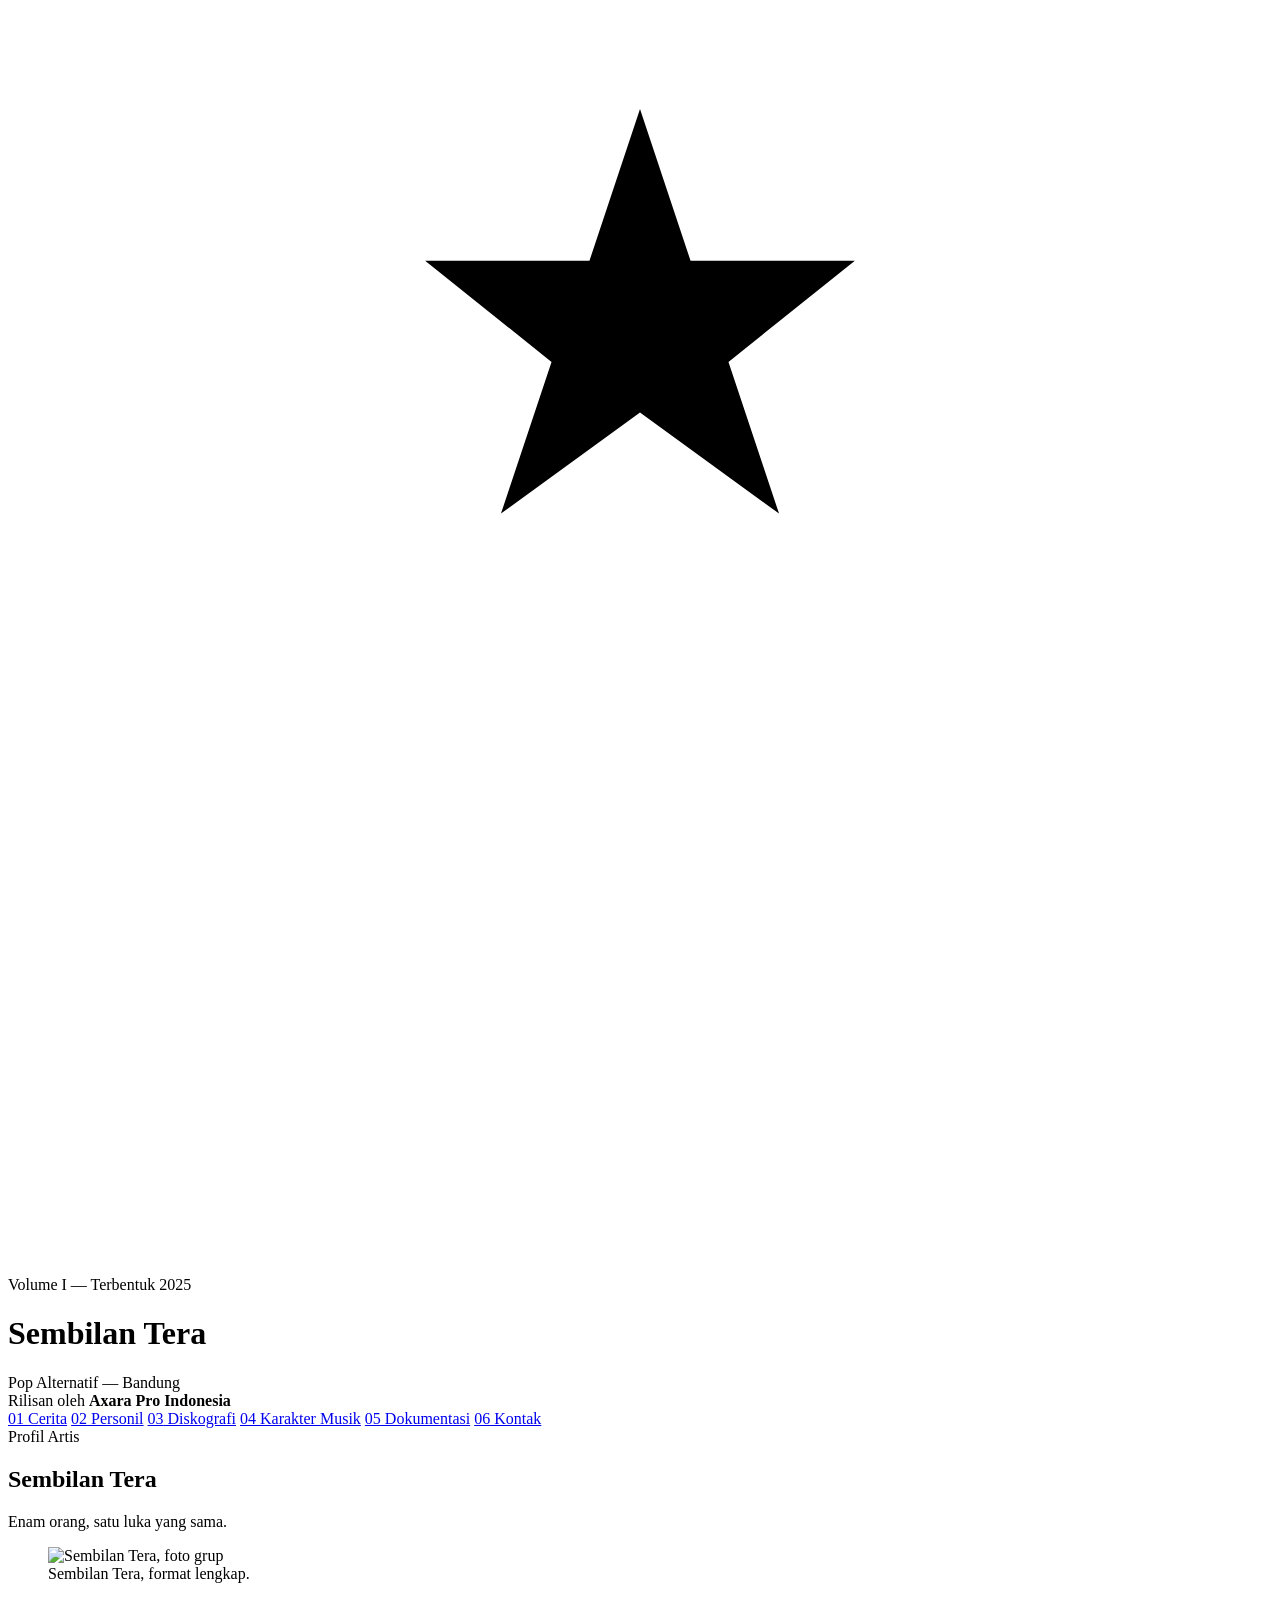
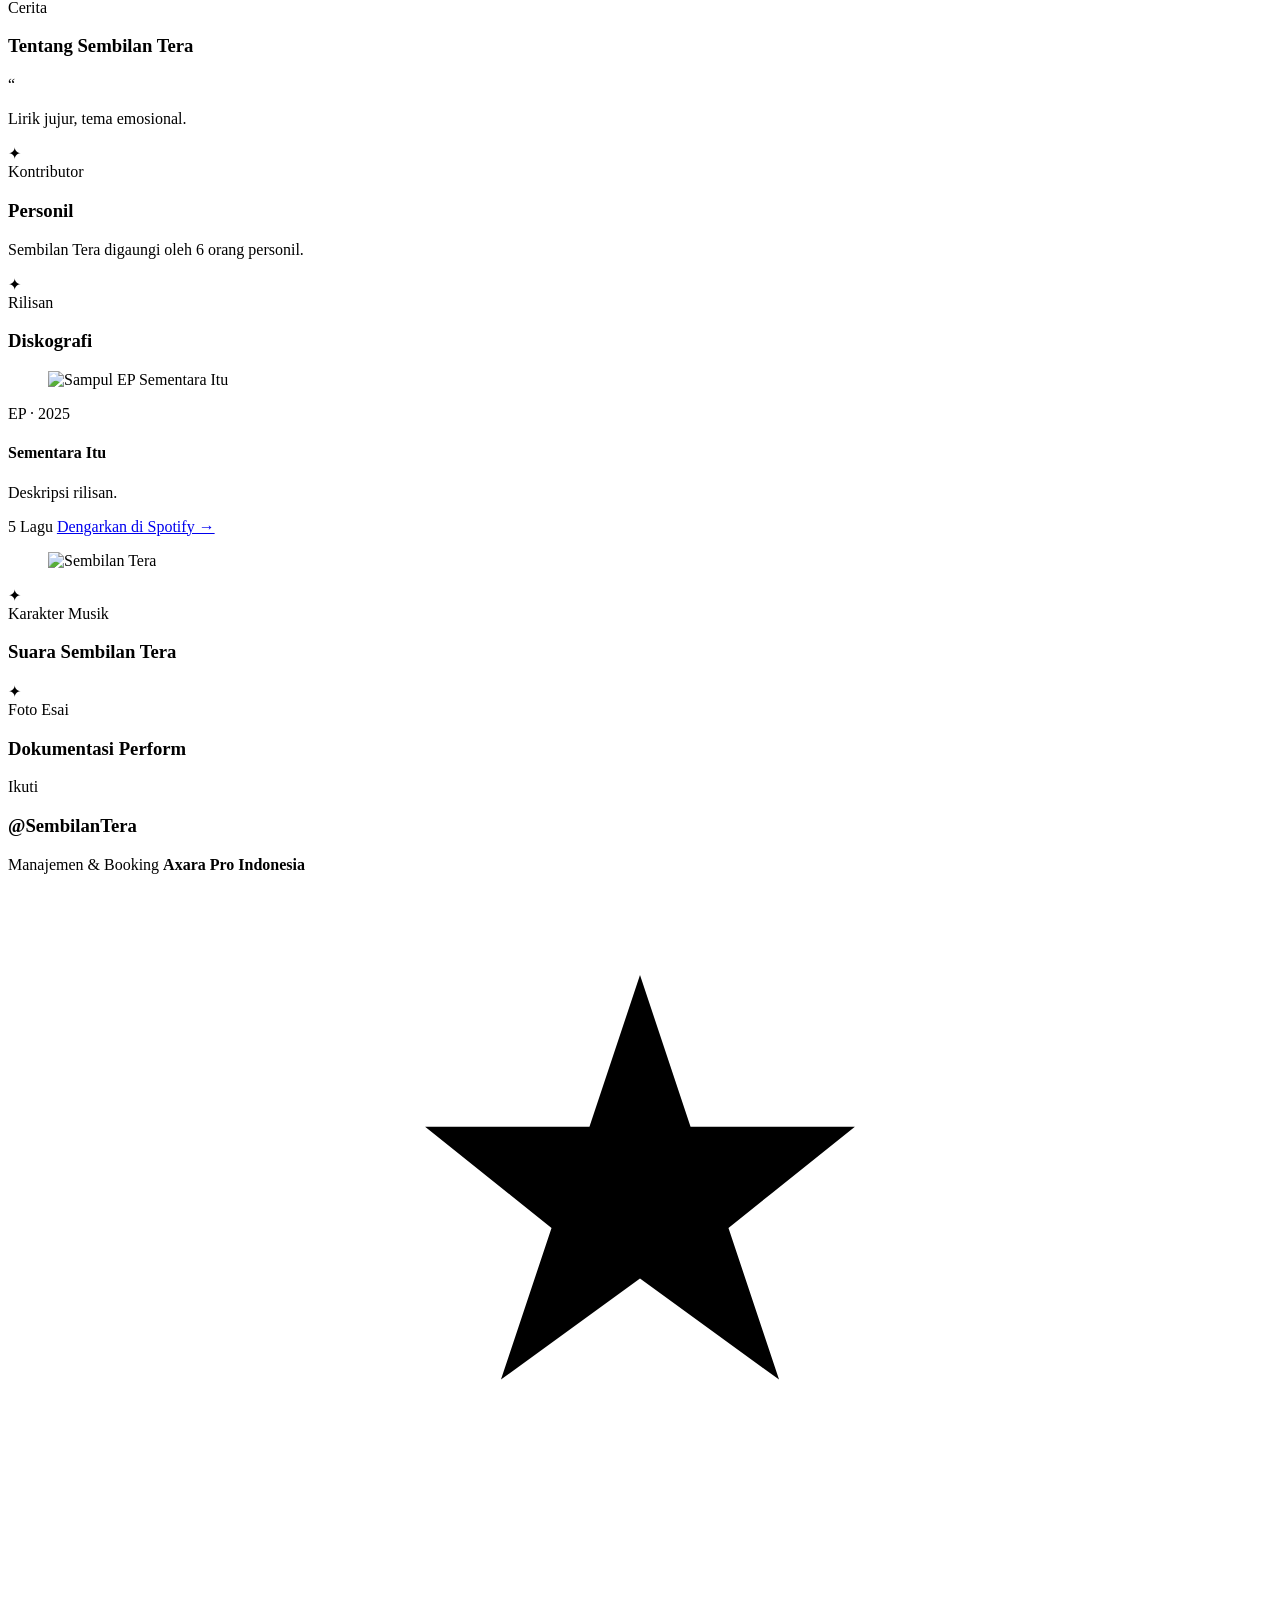
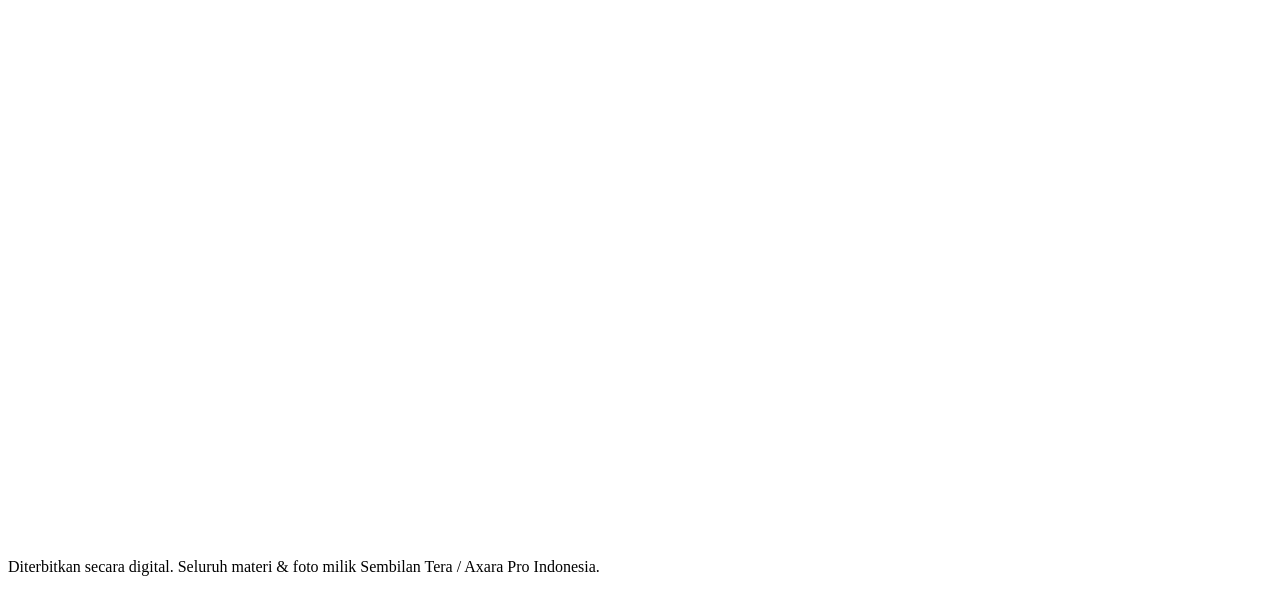
==== index.html @ 7d3110b6 "Create index.html" ====
<!DOCTYPE html>
<html lang="id">
<head>
<meta charset="UTF-8">
<meta name="viewport" content="width=device-width, initial-scale=1.0">
<title>Sembilan Tera — Profil Band</title>
<meta name="description" content="Sembilan Tera — band pop alternatif asal Bandung. Profil, personil, diskografi, dan dokumentasi.">
<link rel="preconnect" href="https://fonts.googleapis.com">
<link rel="preconnect" href="https://fonts.gstatic.com" crossorigin>
<link href="https://fonts.googleapis.com/css2?family=Fraunces:ital,opsz,wght@0,9..144,300;0,9..144,500;0,9..144,600;0,9..144,700;1,9..144,500&family=Inter:wght@400;500;600&family=Space+Mono:wght@400;700&display=swap" rel="stylesheet">
<link rel="stylesheet" href="styles.css">
</head>
<body>

<div class="grain"></div>

<!-- MASTHEAD -->
<header class="masthead">
  <div class="masthead-row">
    <div class="mark" aria-hidden="true">
      <svg viewBox="0 0 100 100" class="mark-svg">
        <path d="M62 12 A38 38 0 1 0 62 88 A30 30 0 1 1 62 12 Z" />
        <path d="M50 8 L54 20 L67 20 L57 28 L61 40 L50 32 L39 40 L43 28 L33 20 L46 20 Z" />
      </svg>
    </div>
    <div class="masthead-center">
      <span class="masthead-eyebrow" data-field="masthead.issueLabel">Volume I — Terbentuk 2025</span>
      <h1 class="masthead-title" data-field="masthead.bandName">Sembilan Tera</h1>
      <span class="masthead-tagline" data-field="masthead.tagline">Pop Alternatif — Bandung</span>
    </div>
    <div class="masthead-label">
      <span>Rilisan oleh</span>
      <strong data-field="masthead.label">Axara Pro Indonesia</strong>
    </div>
  </div>
  <nav class="toc">
    <a href="#cerita"><span class="toc-num">01</span> Cerita</a>
    <a href="#personil"><span class="toc-num">02</span> Personil</a>
    <a href="#diskografi"><span class="toc-num">03</span> Diskografi</a>
    <a href="#karakter"><span class="toc-num">04</span> Karakter Musik</a>
    <a href="#dokumentasi"><span class="toc-num">05</span> Dokumentasi</a>
    <a href="#kontak"><span class="toc-num">06</span> Kontak</a>
  </nav>
</header>

<!-- HERO -->
<section class="hero">
  <div class="hero-text">
    <span class="kicker" data-field="hero.kicker">Profil Artis</span>
    <h2 class="hero-headline" data-field="hero.headline">Sembilan Tera</h2>
    <p class="hero-subhead" data-field="hero.subhead">Enam orang, satu luka yang sama.</p>
    <dl class="facts" id="facts-list"></dl>
  </div>
  <figure class="hero-image">
    <img data-field-src="hero.image" src="assets/img/group-hero.jpg" alt="Sembilan Tera, foto grup">
    <figcaption data-field="hero.imageCaption">Sembilan Tera, format lengkap.</figcaption>
  </figure>
</section>

<!-- ABOUT -->
<section class="section about" id="cerita">
  <div class="section-head">
    <span class="kicker" data-field="about.kicker">Cerita</span>
    <h3 class="section-title" data-field="about.title">Tentang Sembilan Tera</h3>
  </div>
  <div class="about-body">
    <div class="about-text" id="about-paragraphs"></div>
    <aside class="pull-quote">
      <span class="quote-mark">&ldquo;</span>
      <p data-field="about.pullQuote">Lirik jujur, tema emosional.</p>
    </aside>
  </div>
</section>

<div class="divider"><span class="divider-mark">✦</span></div>

<!-- MEMBERS -->
<section class="section members" id="personil">
  <div class="section-head">
    <span class="kicker" data-field="members.kicker">Kontributor</span>
    <h3 class="section-title" data-field="members.title">Personil</h3>
    <p class="section-intro" data-field="members.intro">Sembilan Tera digaungi oleh 6 orang personil.</p>
  </div>
  <div class="member-grid" id="member-grid"></div>
</section>

<div class="divider"><span class="divider-mark">✦</span></div>

<!-- DISCOGRAPHY -->
<section class="section discography" id="diskografi">
  <div class="section-head">
    <span class="kicker" data-field="discography.kicker">Rilisan</span>
    <h3 class="section-title" data-field="discography.title">Diskografi</h3>
  </div>
  <div class="disco-spread">
    <figure class="disco-cover">
      <img data-field-src="discography.cover" src="assets/img/ep-cover.jpg" alt="Sampul EP Sementara Itu">
    </figure>
    <div class="disco-info">
      <span class="disco-eyebrow"><span data-field="discography.releaseType">EP</span> · <span data-field="discography.releaseYear">2025</span></span>
      <h4 class="disco-title" data-field="discography.releaseTitle">Sementara Itu</h4>
      <p class="disco-desc" data-field="discography.description">Deskripsi rilisan.</p>
      <div class="disco-meta">
        <span data-field="discography.trackCount">5 Lagu</span>
        <a data-field-href="discography.spotifyUrl" href="#" target="_blank" rel="noopener" class="disco-link">Dengarkan di Spotify →</a>
      </div>
    </div>
  </div>
  <figure class="disco-group">
    <img data-field-src="discography.groupImage" src="assets/img/group-casual.jpg" alt="Sembilan Tera">
  </figure>
</section>

<div class="divider"><span class="divider-mark">✦</span></div>

<!-- CHARACTER -->
<section class="section character" id="karakter">
  <div class="section-head">
    <span class="kicker" data-field="character.kicker">Karakter Musik</span>
    <h3 class="section-title" data-field="character.title">Suara Sembilan Tera</h3>
  </div>
  <div class="character-text" id="character-paragraphs"></div>
</section>

<div class="divider"><span class="divider-mark">✦</span></div>

<!-- GALLERY -->
<section class="section gallery" id="dokumentasi">
  <div class="section-head">
    <span class="kicker" data-field="gallery.kicker">Foto Esai</span>
    <h3 class="section-title" data-field="gallery.title">Dokumentasi Perform</h3>
  </div>
  <div class="gallery-grid" id="gallery-grid"></div>
</section>

<!-- SOCIAL + COLOPHON -->
<footer class="colophon" id="kontak">
  <div class="colophon-social">
    <span class="kicker" data-field="social.kicker">Ikuti</span>
    <h3 class="handle" data-field="social.handle">@SembilanTera</h3>
    <div class="platform-row" id="platform-row"></div>
  </div>
  <div class="colophon-contact">
    <span class="kicker" data-field="colophon.kicker">Manajemen &amp; Booking</span>
    <strong class="agency" data-field="colophon.agency">Axara Pro Indonesia</strong>
    <div id="phone-list"></div>
  </div>
  <div class="colophon-imprint">
    <div class="mark small" aria-hidden="true">
      <svg viewBox="0 0 100 100" class="mark-svg">
        <path d="M62 12 A38 38 0 1 0 62 88 A30 30 0 1 1 62 12 Z" />
        <path d="M50 8 L54 20 L67 20 L57 28 L61 40 L50 32 L39 40 L43 28 L33 20 L46 20 Z" />
      </svg>
    </div>
    <p>Diterbitkan secara digital. Seluruh materi &amp; foto milik Sembilan Tera / Axara Pro Indonesia.</p>
  </div>
</footer>

<script src="script.js"></script>
</body>
</html>
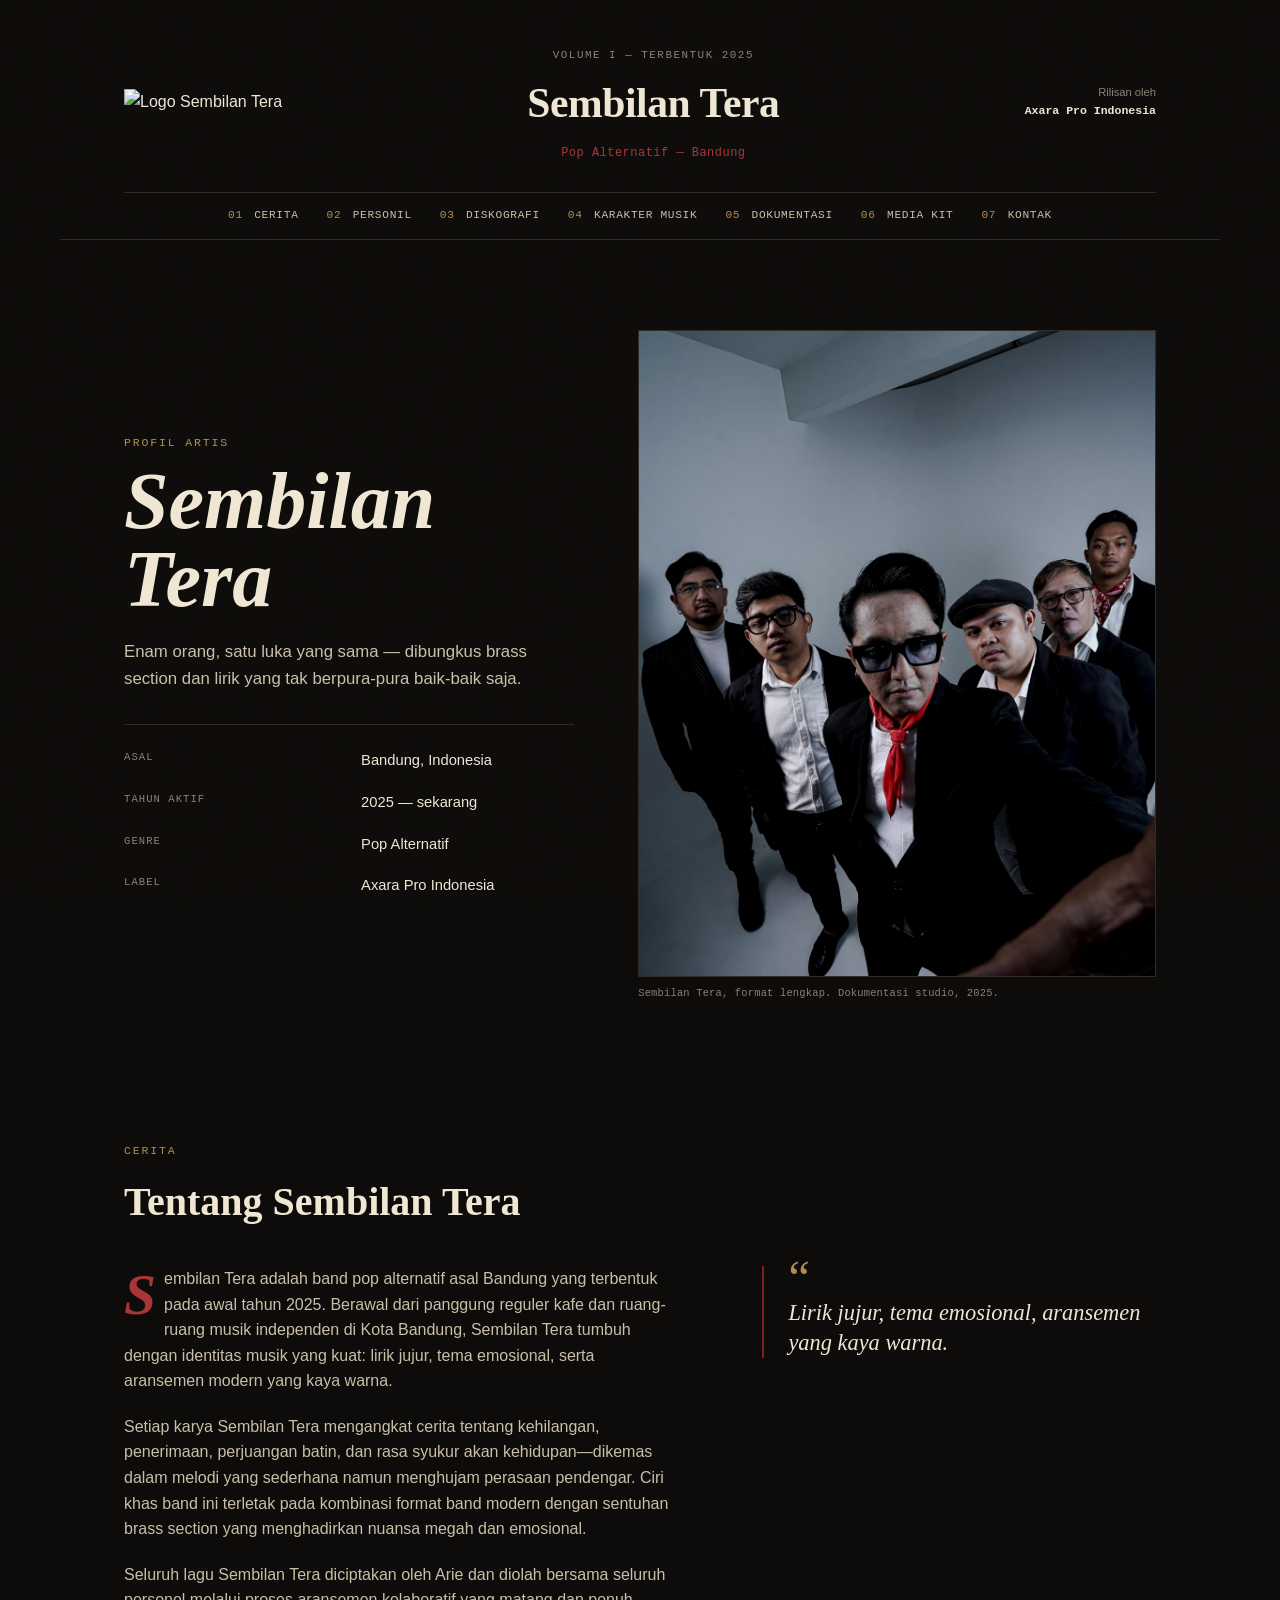
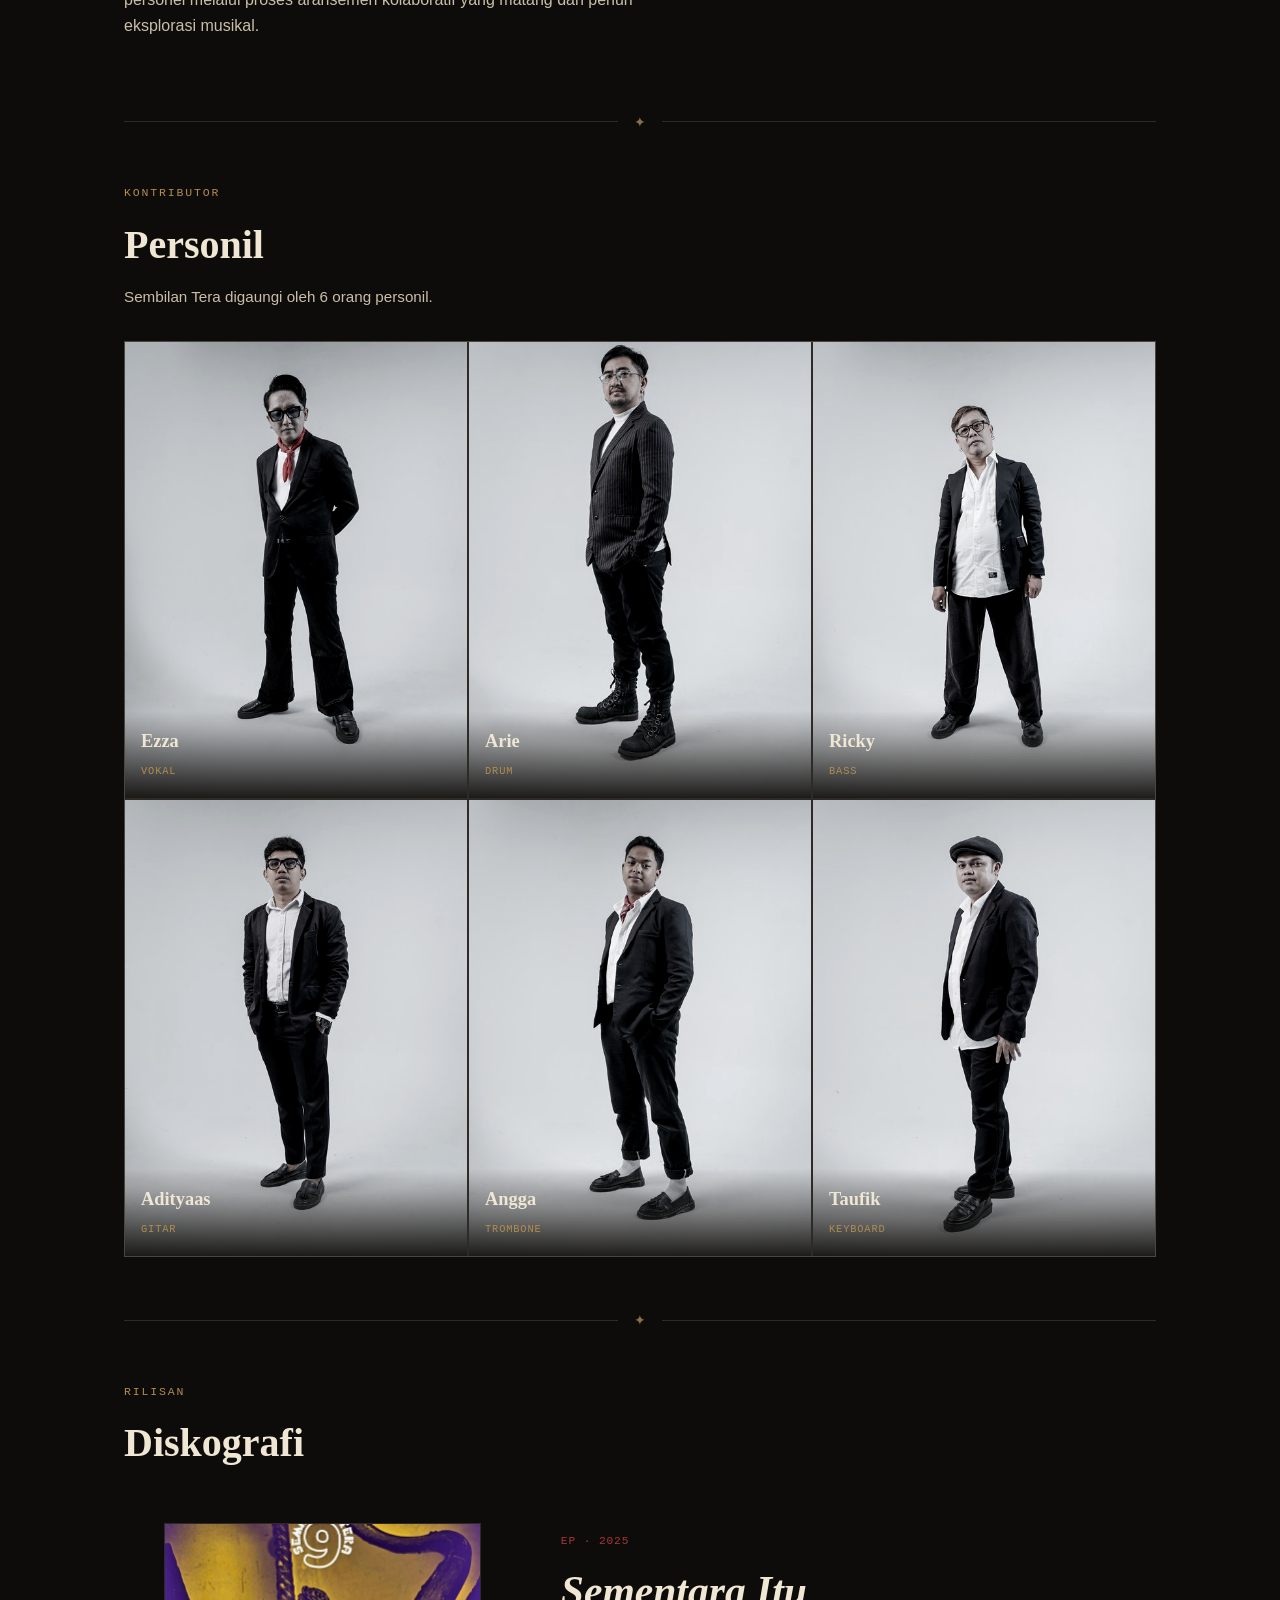
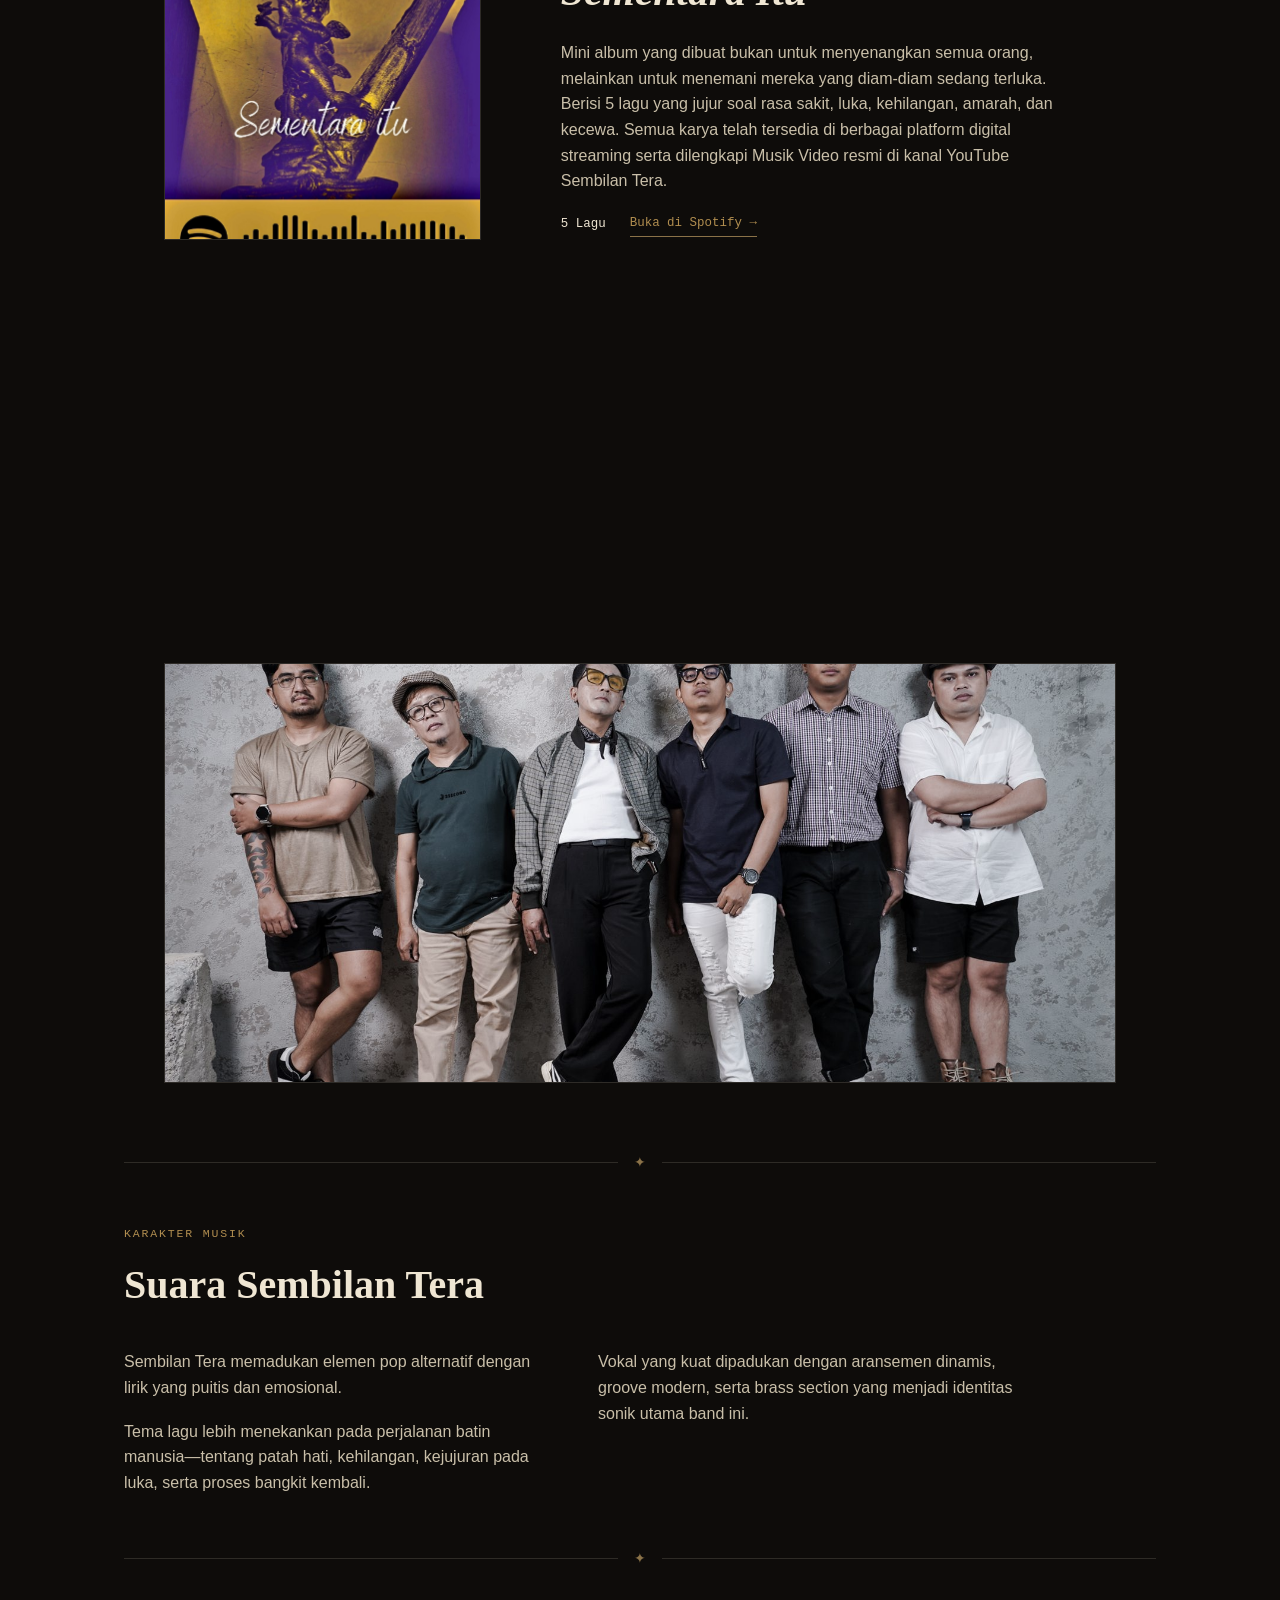
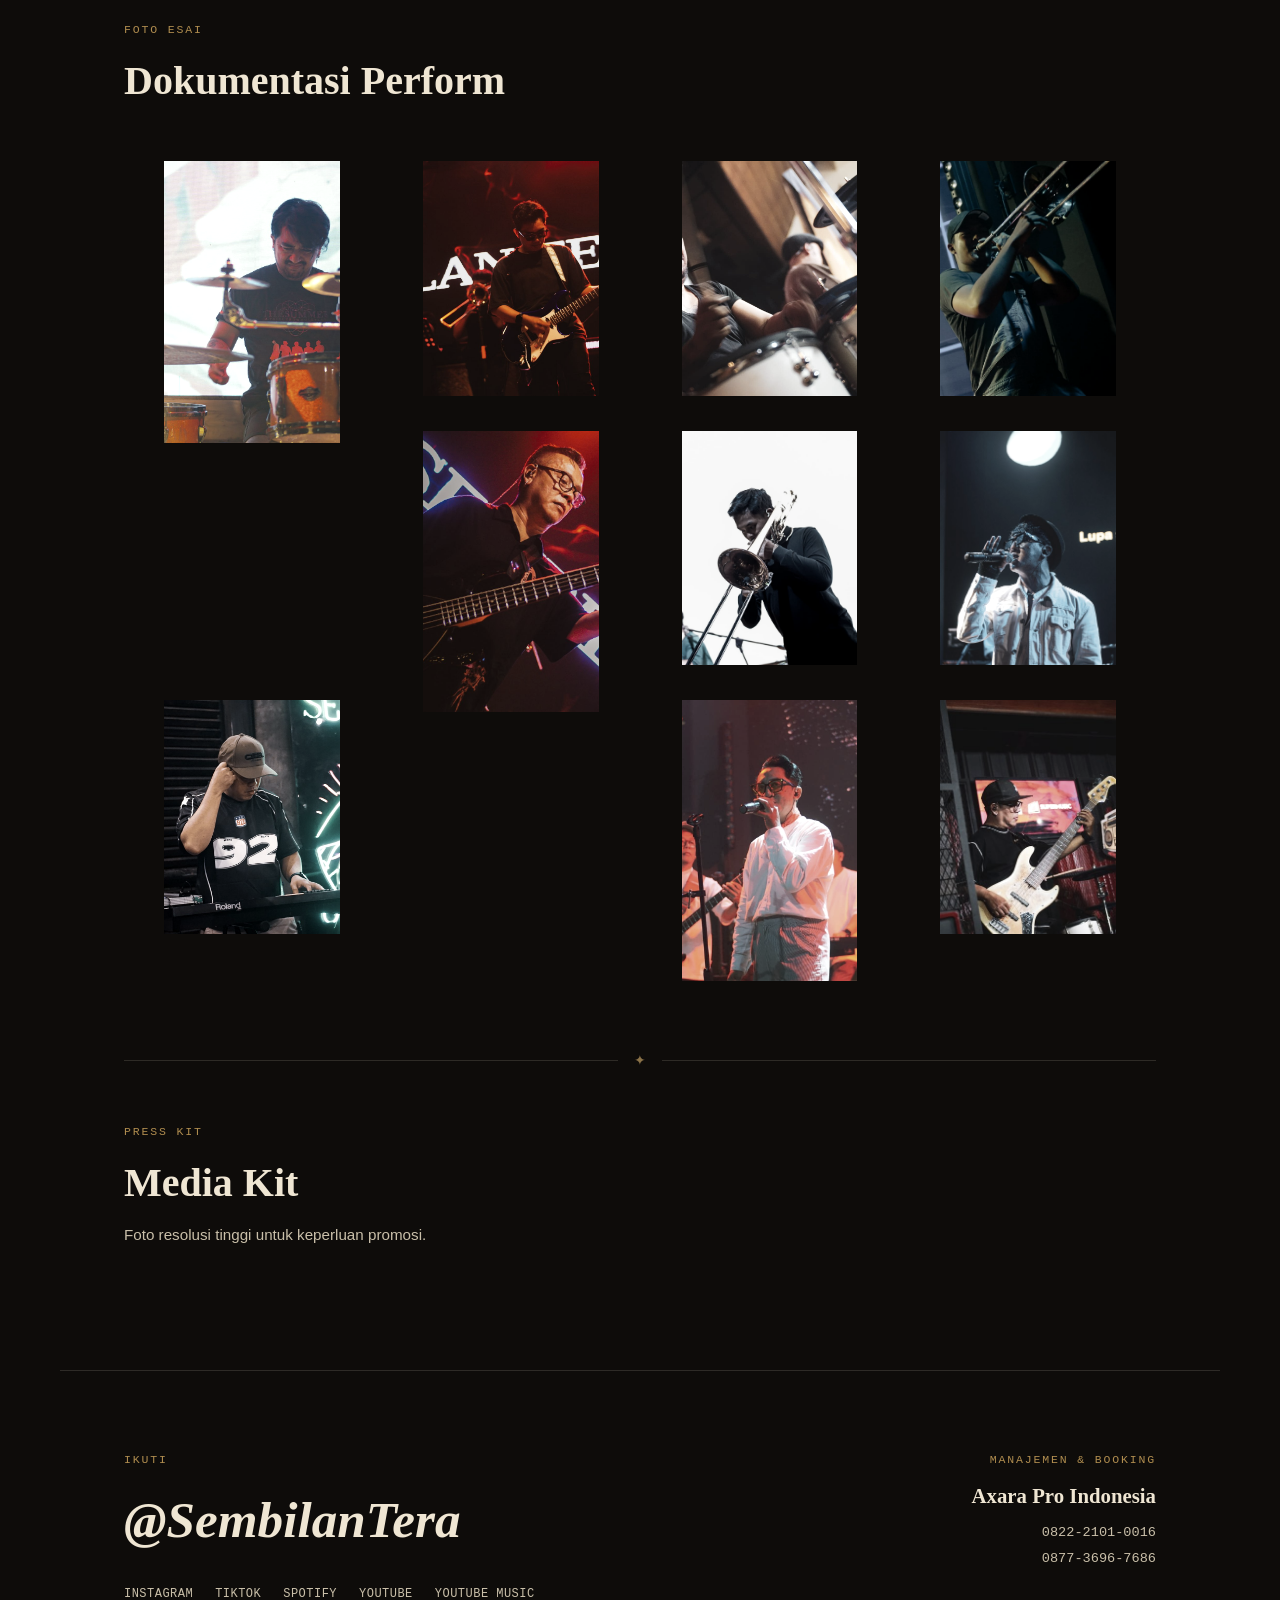
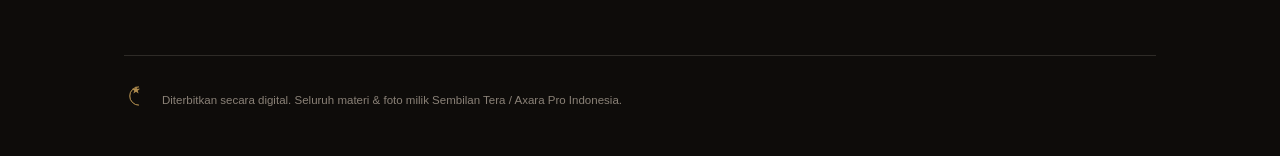
==== commit b88dc5fd: "Update index.html" ====
--- a/index.html
+++ b/index.html
@@ -17,11 +17,8 @@
 <!-- MASTHEAD -->
 <header class="masthead">
   <div class="masthead-row">
-    <div class="mark" aria-hidden="true">
-      <svg viewBox="0 0 100 100" class="mark-svg">
-        <path d="M62 12 A38 38 0 1 0 62 88 A30 30 0 1 1 62 12 Z" />
-        <path d="M50 8 L54 20 L67 20 L57 28 L61 40 L50 32 L39 40 L43 28 L33 20 L46 20 Z" />
-      </svg>
+    <div class="mark">
+      <img data-field-src="masthead.logoImage" src="assets/img/logo-mark.png" alt="Logo Sembilan Tera">
     </div>
     <div class="masthead-center">
       <span class="masthead-eyebrow" data-field="masthead.issueLabel">Volume I — Terbentuk 2025</span>
@@ -39,7 +36,8 @@
     <a href="#diskografi"><span class="toc-num">03</span> Diskografi</a>
     <a href="#karakter"><span class="toc-num">04</span> Karakter Musik</a>
     <a href="#dokumentasi"><span class="toc-num">05</span> Dokumentasi</a>
-    <a href="#kontak"><span class="toc-num">06</span> Kontak</a>
+    <a href="#mediakit"><span class="toc-num">06</span> Media Kit</a>
+    <a href="#kontak"><span class="toc-num">07</span> Kontak</a>
   </nav>
 </header>
 
@@ -52,7 +50,7 @@
     <dl class="facts" id="facts-list"></dl>
   </div>
   <figure class="hero-image">
-    <img data-field-src="hero.image" src="assets/img/group-hero.jpg" alt="Sembilan Tera, foto grup">
+    <img data-field-src="hero.image" src="assets/img/group-hero.jpeg" alt="Sembilan Tera, foto grup">
     <figcaption data-field="hero.imageCaption">Sembilan Tera, format lengkap.</figcaption>
   </figure>
 </section>
@@ -94,7 +92,7 @@
   </div>
   <div class="disco-spread">
     <figure class="disco-cover">
-      <img data-field-src="discography.cover" src="assets/img/ep-cover.jpg" alt="Sampul EP Sementara Itu">
+      <img data-field-src="discography.cover" src="assets/img/ep-cover.jpeg" alt="Sampul EP Sementara Itu">
     </figure>
     <div class="disco-info">
       <span class="disco-eyebrow"><span data-field="discography.releaseType">EP</span> · <span data-field="discography.releaseYear">2025</span></span>
@@ -102,12 +100,15 @@
       <p class="disco-desc" data-field="discography.description">Deskripsi rilisan.</p>
       <div class="disco-meta">
         <span data-field="discography.trackCount">5 Lagu</span>
-        <a data-field-href="discography.spotifyUrl" href="#" target="_blank" rel="noopener" class="disco-link">Dengarkan di Spotify →</a>
+        <a data-field-href="discography.spotifyUrl" href="#" target="_blank" rel="noopener" class="disco-link">Buka di Spotify →</a>
       </div>
     </div>
   </div>
+  <div class="disco-player">
+    <iframe id="spotify-embed" src="" width="100%" height="352" frameborder="0" allowfullscreen loading="lazy" allow="autoplay; clipboard-write; encrypted-media; fullscreen; picture-in-picture" title="Spotify player Sembilan Tera"></iframe>
+  </div>
   <figure class="disco-group">
-    <img data-field-src="discography.groupImage" src="assets/img/group-casual.jpg" alt="Sembilan Tera">
+    <img data-field-src="discography.groupImage" src="assets/img/group-casual.jpeg" alt="Sembilan Tera">
   </figure>
 </section>
 
@@ -131,6 +132,18 @@
     <h3 class="section-title" data-field="gallery.title">Dokumentasi Perform</h3>
   </div>
   <div class="gallery-grid" id="gallery-grid"></div>
+</section>
+
+<div class="divider"><span class="divider-mark">✦</span></div>
+
+<!-- MEDIA KIT -->
+<section class="section media-kit" id="mediakit">
+  <div class="section-head">
+    <span class="kicker" data-field="mediaKit.kicker">Press Kit</span>
+    <h3 class="section-title" data-field="mediaKit.title">Media Kit</h3>
+    <p class="section-intro" data-field="mediaKit.intro">Foto resolusi tinggi untuk keperluan promosi.</p>
+  </div>
+  <div class="mediakit-grid" id="mediakit-grid"></div>
 </section>
 
 <!-- SOCIAL + COLOPHON -->
--- a/styles.css
+++ b/styles.css
@@ -0,0 +1,561 @@
+/* ===========================================================
+   SEMBILAN TERA — Editorial Magazine
+   Palette: ink black / paper ivory / oxblood / brass gold
+=========================================================== */
+
+:root {
+  --ink: #0e0c0a;
+  --ink-soft: #17140f;
+  --paper: #efe6d3;
+  --paper-dim: #c9bfa9;
+  --oxblood: #7a2020;
+  --oxblood-bright: #a83636;
+  --brass: #b08d4f;
+  --brass-soft: #8a7248;
+  --grey: #8a8177;
+  --rule: rgba(239, 230, 211, 0.14);
+
+  --font-display: "Fraunces", serif;
+  --font-body: "Inter", sans-serif;
+  --font-mono: "Space Mono", monospace;
+
+  --max: 1160px;
+  --edge: clamp(20px, 5vw, 64px);
+}
+
+* { box-sizing: border-box; }
+
+html { scroll-behavior: smooth; }
+
+body {
+  margin: 0;
+  background: var(--ink);
+  color: var(--paper);
+  font-family: var(--font-body);
+  font-size: 16px;
+  line-height: 1.6;
+  -webkit-font-smoothing: antialiased;
+  overflow-x: hidden;
+}
+
+img { max-width: 100%; display: block; }
+a { color: inherit; }
+
+/* film grain overlay for print texture */
+.grain {
+  position: fixed;
+  inset: 0;
+  pointer-events: none;
+  z-index: 200;
+  opacity: 0.05;
+  mix-blend-mode: overlay;
+  background-image: url("data:image/svg+xml,%3Csvg xmlns='http://www.w3.org/2000/svg' width='120' height='120'%3E%3Cfilter id='n'%3E%3CfeTurbulence type='fractalNoise' baseFrequency='0.9' numOctaves='2' stitchTiles='stitch'/%3E%3C/filter%3E%3Crect width='100%25' height='100%25' filter='url(%23n)'/%3E%3C/svg%3E");
+}
+
+.kicker {
+  display: block;
+  font-family: var(--font-mono);
+  font-size: 0.72rem;
+  letter-spacing: 0.16em;
+  text-transform: uppercase;
+  color: var(--brass);
+  margin-bottom: 10px;
+}
+
+/* ============ MASTHEAD ============ */
+.masthead {
+  max-width: var(--max);
+  margin: 0 auto;
+  padding: clamp(24px, 4vw, 40px) var(--edge) 0;
+  border-bottom: 1px solid var(--rule);
+}
+
+.masthead-row {
+  display: grid;
+  grid-template-columns: auto 1fr auto;
+  align-items: center;
+  gap: 20px;
+  padding-bottom: 28px;
+}
+
+.mark-svg {
+  width: 34px;
+  height: 34px;
+  fill: none;
+  stroke: var(--brass);
+  stroke-width: 3;
+}
+.mark-svg path:last-child { fill: var(--brass); stroke: none; }
+.mark.small .mark-svg { width: 24px; height: 24px; }
+
+.masthead-center { text-align: center; }
+
+.masthead-eyebrow {
+  font-family: var(--font-mono);
+  font-size: 0.68rem;
+  letter-spacing: 0.14em;
+  text-transform: uppercase;
+  color: var(--grey);
+}
+
+.masthead-title {
+  font-family: var(--font-display);
+  font-weight: 600;
+  font-size: clamp(1.6rem, 5vw, 2.6rem);
+  margin: 4px 0 2px;
+  letter-spacing: -0.01em;
+}
+
+.masthead-tagline {
+  font-family: var(--font-mono);
+  font-size: 0.75rem;
+  color: var(--oxblood-bright);
+  letter-spacing: 0.04em;
+}
+
+.masthead-label {
+  text-align: right;
+  font-size: 0.7rem;
+  color: var(--grey);
+  display: flex;
+  flex-direction: column;
+  gap: 2px;
+  line-height: 1.4;
+}
+.masthead-label strong {
+  color: var(--paper);
+  font-weight: 600;
+  font-family: var(--font-mono);
+  font-size: 0.72rem;
+}
+
+.toc {
+  display: flex;
+  flex-wrap: wrap;
+  gap: 4px 28px;
+  padding: 14px 0;
+  justify-content: center;
+  border-top: 1px solid var(--rule);
+}
+.toc a {
+  font-family: var(--font-mono);
+  font-size: 0.7rem;
+  letter-spacing: 0.06em;
+  text-transform: uppercase;
+  text-decoration: none;
+  color: var(--paper-dim);
+  transition: color 0.2s ease;
+}
+.toc a:hover { color: var(--oxblood-bright); }
+.toc-num { color: var(--brass); margin-right: 4px; }
+
+/* ============ HERO ============ */
+.hero {
+  max-width: var(--max);
+  margin: 0 auto;
+  padding: clamp(40px, 8vw, 90px) var(--edge);
+  display: grid;
+  grid-template-columns: 1fr 1.15fr;
+  gap: clamp(28px, 5vw, 64px);
+  align-items: center;
+}
+
+.hero-headline {
+  font-family: var(--font-display);
+  font-weight: 700;
+  font-style: italic;
+  font-size: clamp(2.6rem, 7vw, 5rem);
+  line-height: 0.98;
+  margin: 6px 0 20px;
+  color: var(--paper);
+}
+
+.hero-subhead {
+  font-size: 1.05rem;
+  color: var(--paper-dim);
+  max-width: 46ch;
+  margin: 0 0 32px;
+}
+
+.facts {
+  display: grid;
+  grid-template-columns: 1fr 1fr;
+  gap: 18px 24px;
+  margin: 0;
+  padding-top: 24px;
+  border-top: 1px solid var(--rule);
+}
+.facts div { display: contents; }
+.fact-label {
+  font-family: var(--font-mono);
+  font-size: 0.66rem;
+  letter-spacing: 0.1em;
+  text-transform: uppercase;
+  color: var(--grey);
+  margin: 0 0 2px;
+}
+.fact-value {
+  font-size: 0.92rem;
+  font-weight: 500;
+  margin: 0;
+}
+
+.hero-image {
+  margin: 0;
+  position: relative;
+}
+.hero-image img {
+  width: 100%;
+  aspect-ratio: 4/5;
+  object-fit: cover;
+  filter: grayscale(15%) contrast(1.05);
+  border: 1px solid var(--rule);
+}
+.hero-image figcaption {
+  font-family: var(--font-mono);
+  font-size: 0.65rem;
+  color: var(--grey);
+  padding-top: 8px;
+  letter-spacing: 0.02em;
+}
+
+/* ============ SECTIONS ============ */
+.section {
+  max-width: var(--max);
+  margin: 0 auto;
+  padding: clamp(30px, 5vw, 50px) var(--edge);
+}
+
+.section-head { margin-bottom: 32px; }
+
+.section-title {
+  font-family: var(--font-display);
+  font-weight: 600;
+  font-size: clamp(1.8rem, 4vw, 2.5rem);
+  margin: 0;
+}
+
+.section-intro {
+  color: var(--paper-dim);
+  margin-top: 8px;
+  font-size: 0.95rem;
+}
+
+.divider {
+  max-width: var(--max);
+  margin: 0 auto;
+  padding: 0 var(--edge);
+  text-align: center;
+  color: var(--brass-soft);
+  position: relative;
+}
+.divider::before {
+  content: "";
+  position: absolute;
+  left: var(--edge);
+  right: var(--edge);
+  top: 50%;
+  height: 1px;
+  background: var(--rule);
+}
+.divider-mark {
+  position: relative;
+  background: var(--ink);
+  padding: 0 16px;
+  font-size: 0.9rem;
+}
+
+/* ============ ABOUT ============ */
+.about-body {
+  display: grid;
+  grid-template-columns: 1.5fr 1fr;
+  gap: 48px;
+}
+.about-text p {
+  margin: 0 0 20px;
+  font-size: 1rem;
+  color: var(--paper-dim);
+  max-width: 62ch;
+}
+.about-text p:first-child::first-letter {
+  font-family: var(--font-display);
+  font-style: italic;
+  font-size: 3.6rem;
+  float: left;
+  line-height: 0.8;
+  margin: 6px 8px 0 0;
+  color: var(--oxblood-bright);
+  font-weight: 600;
+}
+
+.pull-quote {
+  border-left: 2px solid var(--oxblood);
+  padding-left: 24px;
+  align-self: start;
+  position: sticky;
+  top: 24px;
+}
+.quote-mark {
+  font-family: var(--font-display);
+  font-size: 3rem;
+  color: var(--brass);
+  line-height: 0.5;
+  display: block;
+  margin-bottom: 8px;
+}
+.pull-quote p {
+  font-family: var(--font-display);
+  font-style: italic;
+  font-size: 1.4rem;
+  line-height: 1.35;
+  color: var(--paper);
+  margin: 0;
+}
+
+/* ============ MEMBERS ============ */
+.member-grid {
+  display: grid;
+  grid-template-columns: repeat(3, 1fr);
+  gap: 2px;
+  background: var(--rule);
+  border: 1px solid var(--rule);
+}
+.member-card {
+  background: var(--ink);
+  position: relative;
+  overflow: hidden;
+}
+.member-card img {
+  width: 100%;
+  aspect-ratio: 3/4;
+  object-fit: cover;
+  filter: grayscale(60%) contrast(1.05);
+  transition: filter 0.4s ease, transform 0.4s ease;
+}
+.member-card:hover img {
+  filter: grayscale(0%) contrast(1.05);
+  transform: scale(1.03);
+}
+.member-caption {
+  position: absolute;
+  left: 0; right: 0; bottom: 0;
+  padding: 16px;
+  background: linear-gradient(to top, rgba(14,12,10,0.92), transparent);
+}
+.member-name {
+  font-family: var(--font-display);
+  font-size: 1.15rem;
+  font-weight: 600;
+  margin: 0;
+}
+.member-role {
+  font-family: var(--font-mono);
+  font-size: 0.65rem;
+  text-transform: uppercase;
+  letter-spacing: 0.08em;
+  color: var(--brass);
+}
+
+/* ============ DISCOGRAPHY ============ */
+.disco-spread {
+  display: grid;
+  grid-template-columns: 0.8fr 1.2fr;
+  gap: 40px;
+  align-items: center;
+  margin-bottom: 32px;
+}
+.disco-cover img {
+  width: 100%;
+  aspect-ratio: 1/1;
+  object-fit: cover;
+  border: 1px solid var(--rule);
+}
+.disco-eyebrow {
+  font-family: var(--font-mono);
+  font-size: 0.7rem;
+  letter-spacing: 0.08em;
+  text-transform: uppercase;
+  color: var(--oxblood-bright);
+}
+.disco-title {
+  font-family: var(--font-display);
+  font-style: italic;
+  font-weight: 600;
+  font-size: clamp(1.8rem, 3.5vw, 2.6rem);
+  margin: 6px 0 16px;
+}
+.disco-desc {
+  color: var(--paper-dim);
+  max-width: 56ch;
+  margin: 0 0 20px;
+}
+.disco-meta {
+  display: flex;
+  align-items: center;
+  gap: 24px;
+  font-family: var(--font-mono);
+  font-size: 0.78rem;
+  flex-wrap: wrap;
+}
+.disco-link {
+  color: var(--brass);
+  text-decoration: none;
+  border-bottom: 1px solid var(--brass-soft);
+  padding-bottom: 2px;
+  transition: color 0.2s ease, border-color 0.2s ease;
+}
+.disco-link:hover { color: var(--paper); border-color: var(--paper); }
+
+.disco-group img {
+  width: 100%;
+  max-height: 420px;
+  object-fit: cover;
+  filter: grayscale(30%);
+  border: 1px solid var(--rule);
+}
+
+/* ============ CHARACTER ============ */
+.character-text {
+  columns: 2;
+  column-gap: 48px;
+  max-width: 900px;
+}
+.character-text p {
+  margin: 0 0 18px;
+  color: var(--paper-dim);
+  break-inside: avoid;
+}
+
+/* ============ GALLERY ============ */
+.gallery-grid {
+  display: grid;
+  grid-template-columns: repeat(4, 1fr);
+  gap: 3px;
+}
+.gallery-item {
+  position: relative;
+  overflow: hidden;
+  aspect-ratio: 3/4;
+}
+.gallery-item:nth-child(4n+1) { grid-row: span 2; aspect-ratio: 3/4.8; }
+.gallery-item img {
+  width: 100%;
+  height: 100%;
+  object-fit: cover;
+  filter: grayscale(35%) contrast(1.05);
+  transition: transform 0.5s ease, filter 0.5s ease;
+}
+.gallery-item:hover img {
+  transform: scale(1.06);
+  filter: grayscale(0%) contrast(1.05);
+}
+.gallery-cap {
+  position: absolute;
+  left: 0; right: 0; bottom: 0;
+  padding: 10px 12px;
+  font-family: var(--font-mono);
+  font-size: 0.62rem;
+  color: var(--paper-dim);
+  background: linear-gradient(to top, rgba(14,12,10,0.9), transparent);
+  opacity: 0;
+  transition: opacity 0.3s ease;
+}
+.gallery-item:hover .gallery-cap { opacity: 1; }
+
+/* ============ COLOPHON / FOOTER ============ */
+.colophon {
+  max-width: var(--max);
+  margin: 0 auto;
+  padding: clamp(50px, 8vw, 80px) var(--edge) 40px;
+  border-top: 1px solid var(--rule);
+  display: grid;
+  grid-template-columns: 1.2fr 1fr;
+  gap: 40px;
+  margin-top: 40px;
+}
+.handle {
+  font-family: var(--font-display);
+  font-style: italic;
+  font-size: clamp(2rem, 5vw, 3.2rem);
+  margin: 4px 0 24px;
+}
+.platform-row {
+  display: flex;
+  flex-wrap: wrap;
+  gap: 10px 22px;
+}
+.platform-row a {
+  font-family: var(--font-mono);
+  font-size: 0.75rem;
+  text-decoration: none;
+  color: var(--paper-dim);
+  text-transform: uppercase;
+  letter-spacing: 0.04em;
+  padding-bottom: 2px;
+  border-bottom: 1px solid transparent;
+  transition: color 0.2s ease, border-color 0.2s ease;
+}
+.platform-row a:hover { color: var(--oxblood-bright); border-color: var(--oxblood-bright); }
+
+.colophon-contact { text-align: right; }
+.agency {
+  display: block;
+  font-family: var(--font-display);
+  font-size: 1.3rem;
+  margin: 4px 0 10px;
+}
+#phone-list a {
+  display: block;
+  font-family: var(--font-mono);
+  font-size: 0.85rem;
+  text-decoration: none;
+  color: var(--paper-dim);
+  margin-bottom: 4px;
+}
+#phone-list a:hover { color: var(--brass); }
+
+.colophon-imprint {
+  grid-column: 1 / -1;
+  display: flex;
+  align-items: center;
+  gap: 14px;
+  padding-top: 28px;
+  margin-top: 8px;
+  border-top: 1px solid var(--rule);
+}
+.colophon-imprint p {
+  font-size: 0.72rem;
+  color: var(--grey);
+  margin: 0;
+}
+
+/* ============ RESPONSIVE ============ */
+@media (max-width: 860px) {
+  .hero { grid-template-columns: 1fr; }
+  .hero-image { order: -1; }
+  .about-body { grid-template-columns: 1fr; }
+  .pull-quote { position: static; border-left: none; border-top: 2px solid var(--oxblood); padding-left: 0; padding-top: 16px; }
+  .member-grid { grid-template-columns: repeat(2, 1fr); }
+  .disco-spread { grid-template-columns: 1fr; }
+  .character-text { columns: 1; }
+  .gallery-grid { grid-template-columns: repeat(2, 1fr); }
+  .gallery-item:nth-child(4n+1) { grid-row: span 1; aspect-ratio: 3/4; }
+  .colophon { grid-template-columns: 1fr; }
+  .colophon-contact { text-align: left; }
+  .masthead-row { grid-template-columns: 1fr; text-align: center; gap: 10px; }
+  .masthead-label { align-items: center; text-align: center; }
+}
+
+@media (max-width: 520px) {
+  .toc { gap: 8px 16px; }
+  .facts { grid-template-columns: 1fr 1fr; }
+}
+
+@media (prefers-reduced-motion: reduce) {
+  * { transition: none !important; scroll-behavior: auto !important; }
+}
+
+:focus-visible {
+  outline: 2px solid var(--brass);
+  outline-offset: 3px;
+}
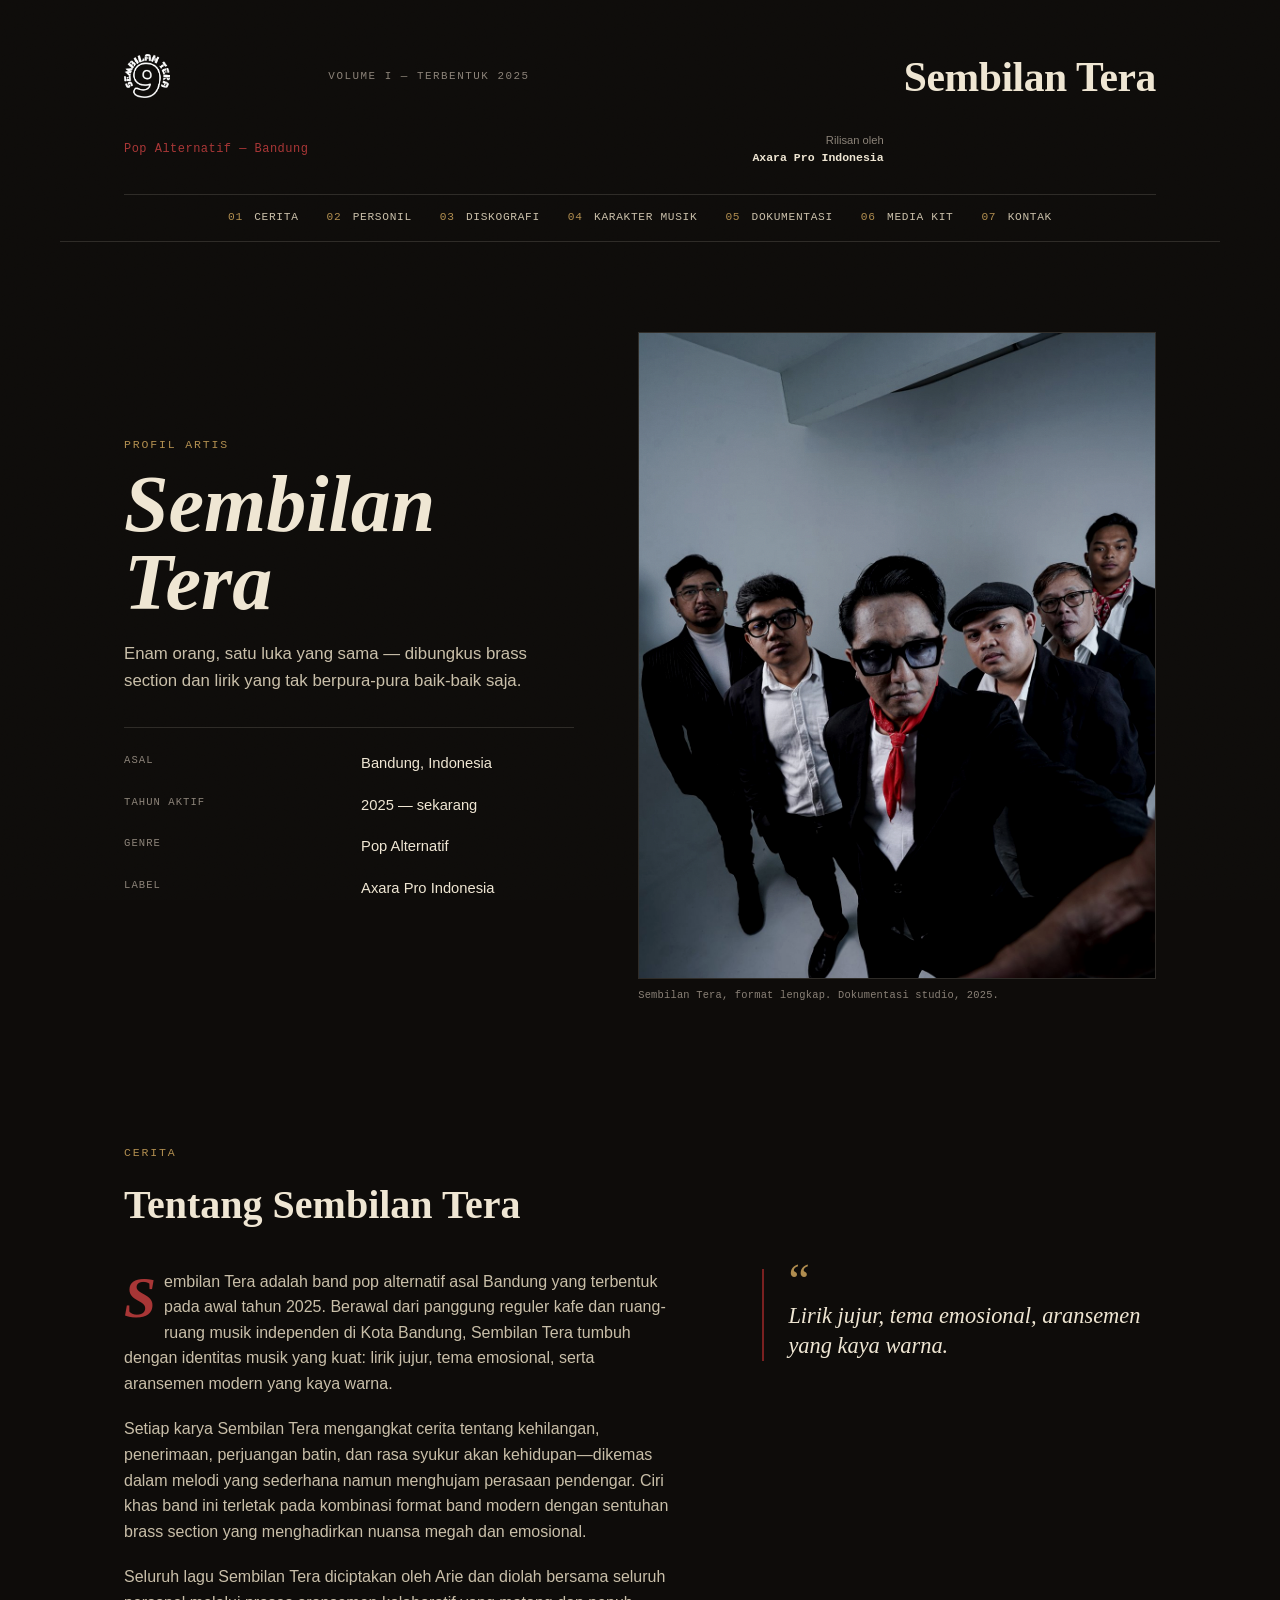
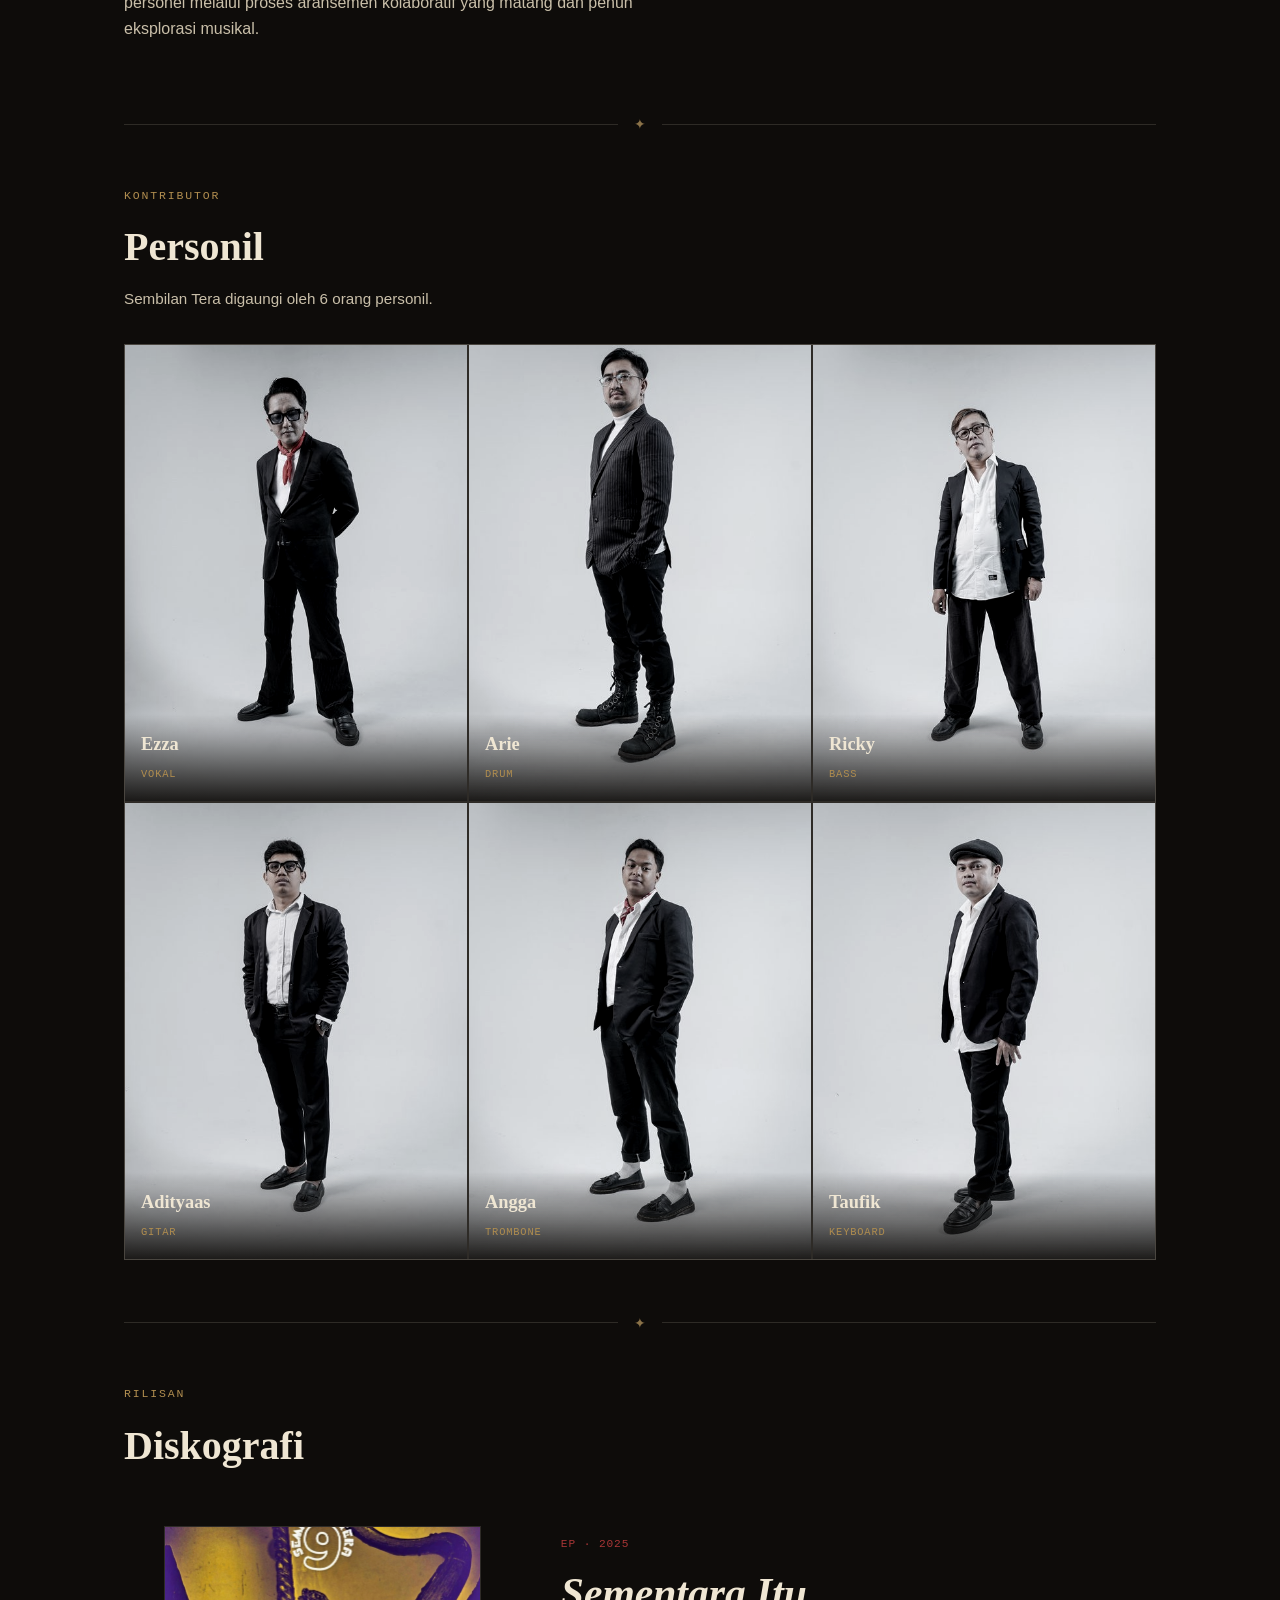
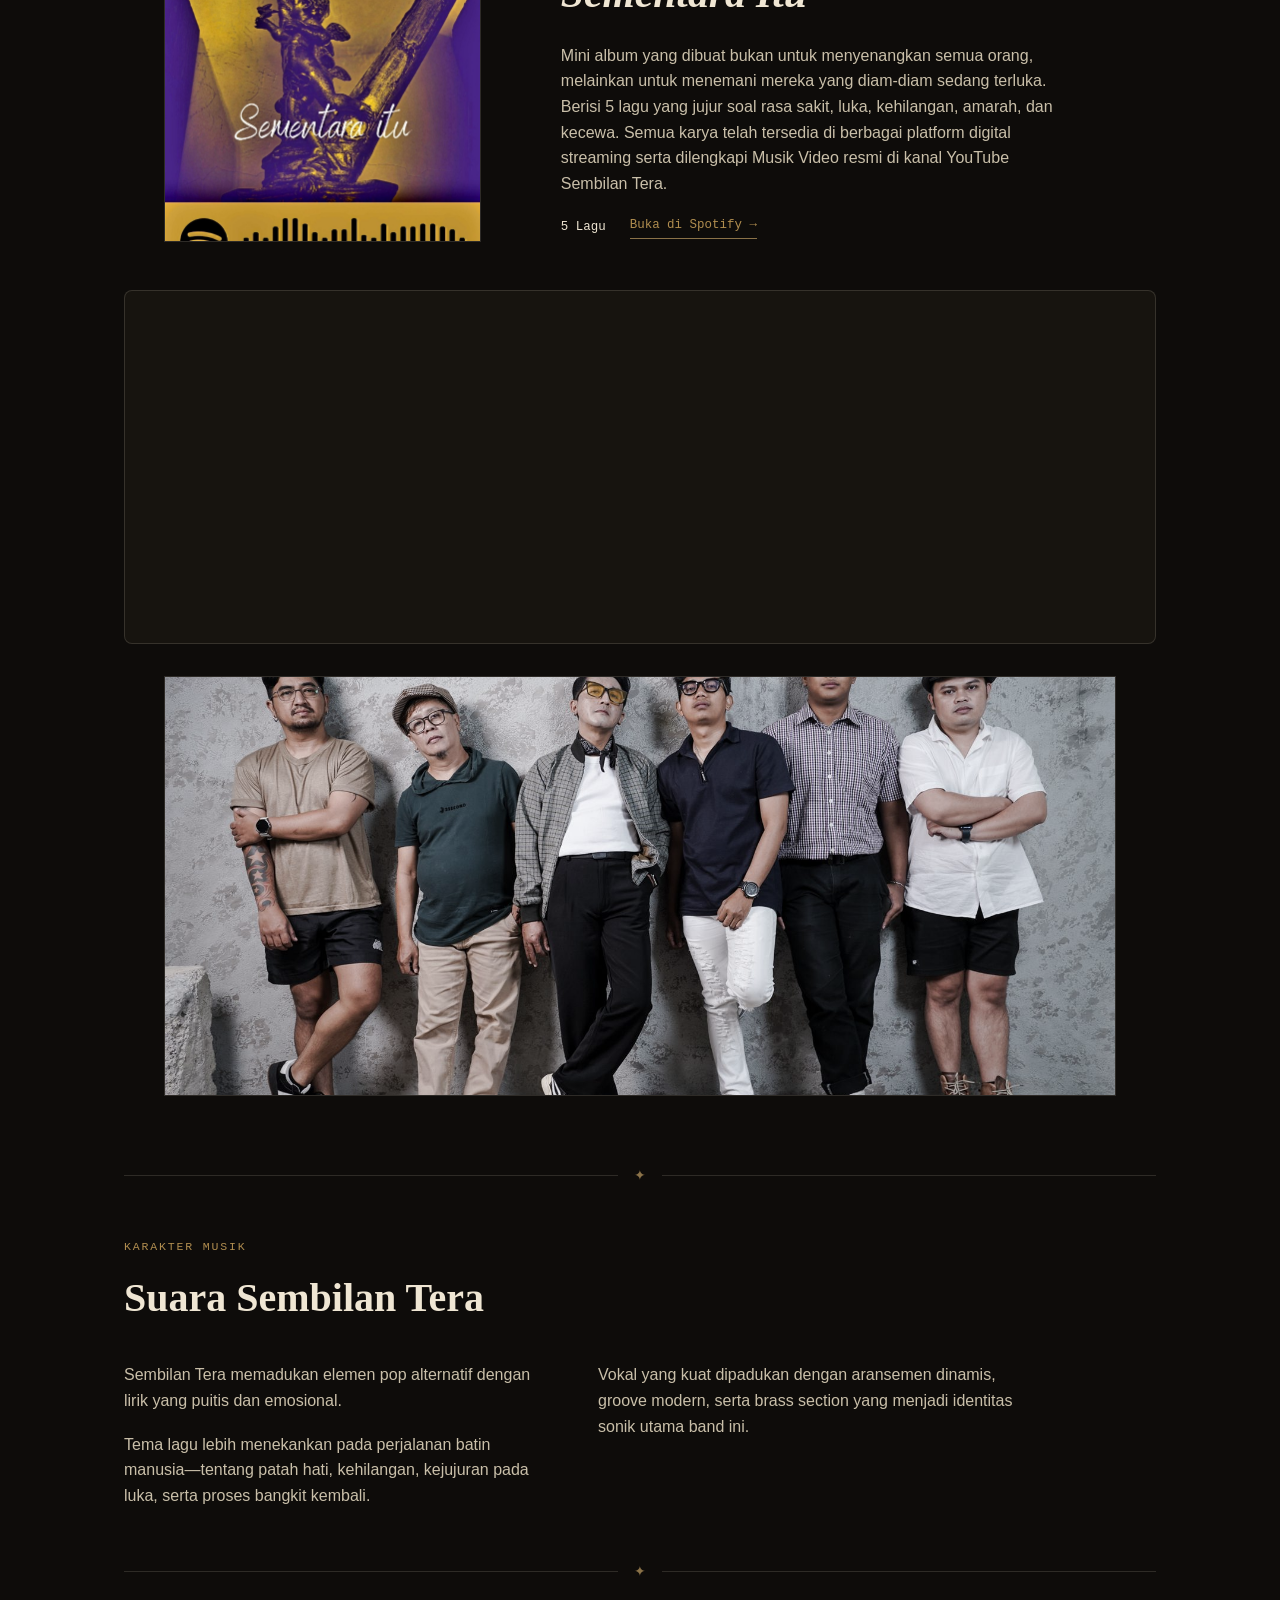
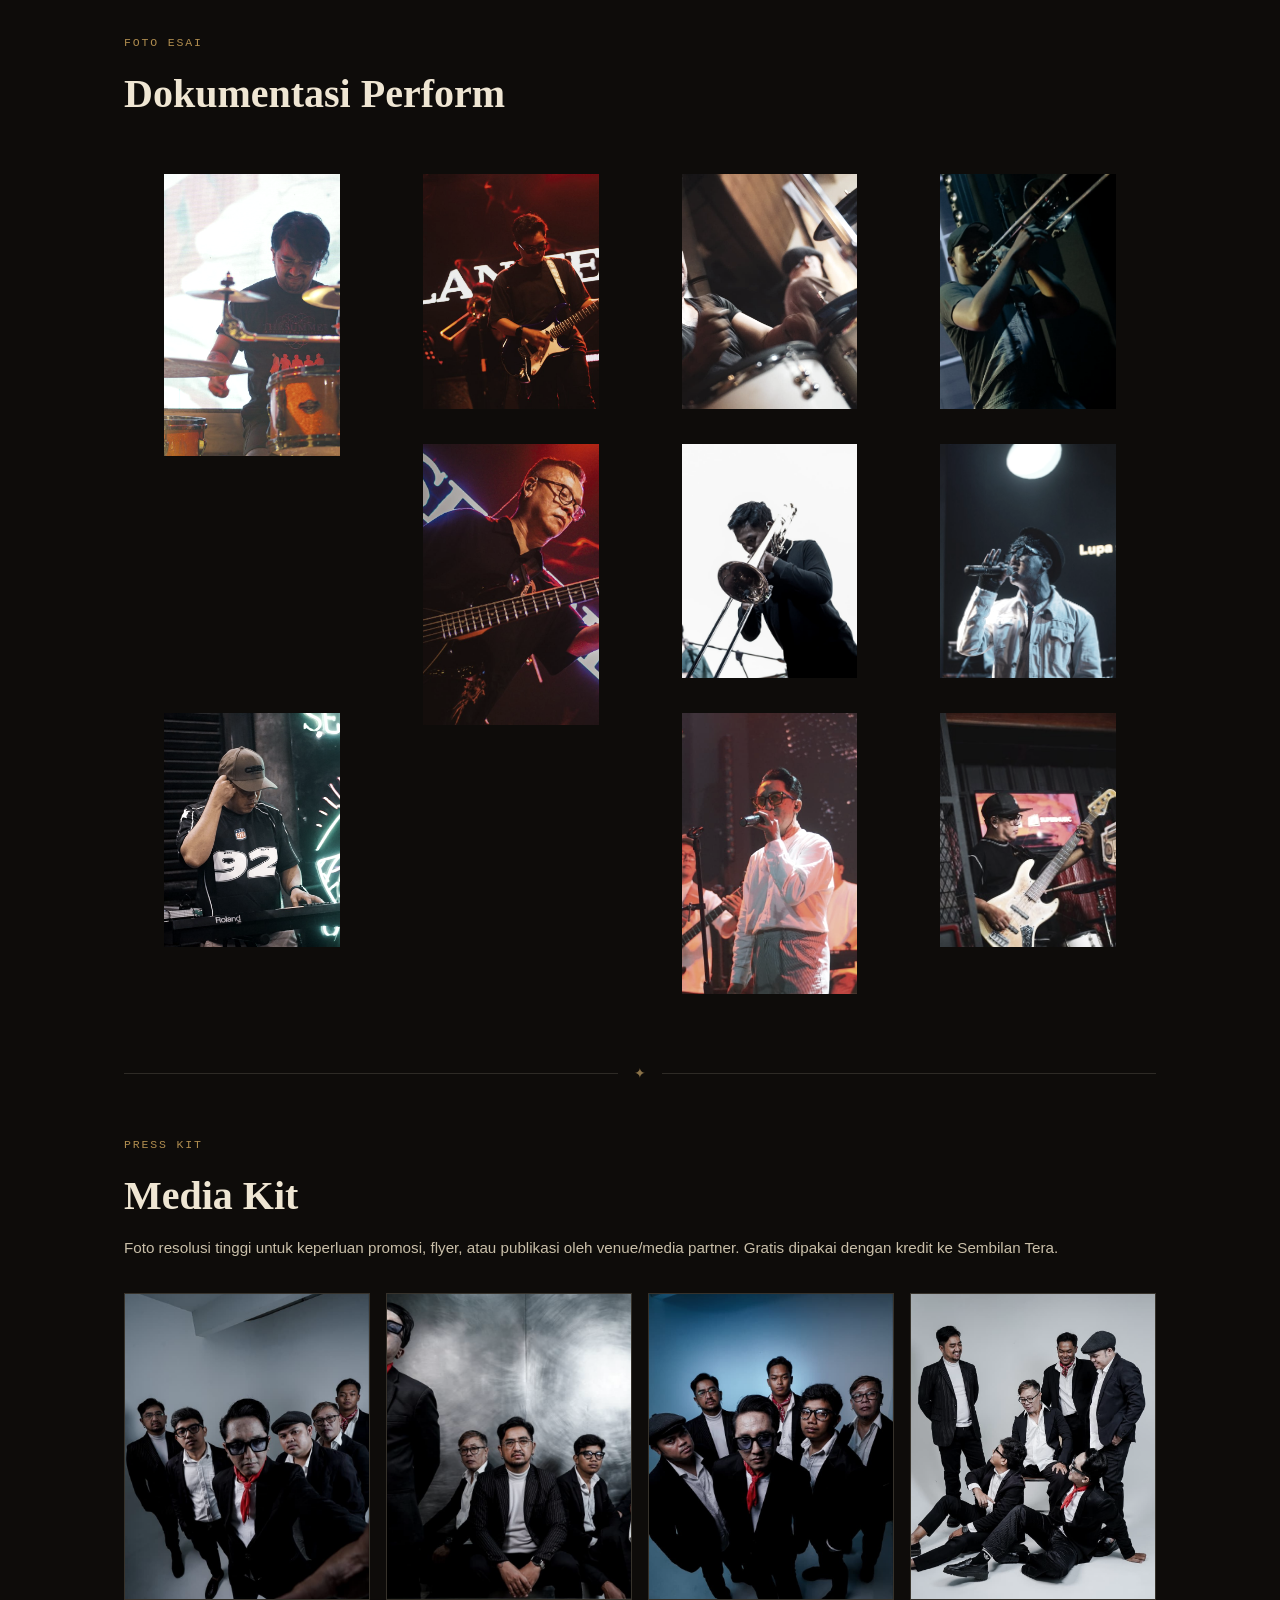
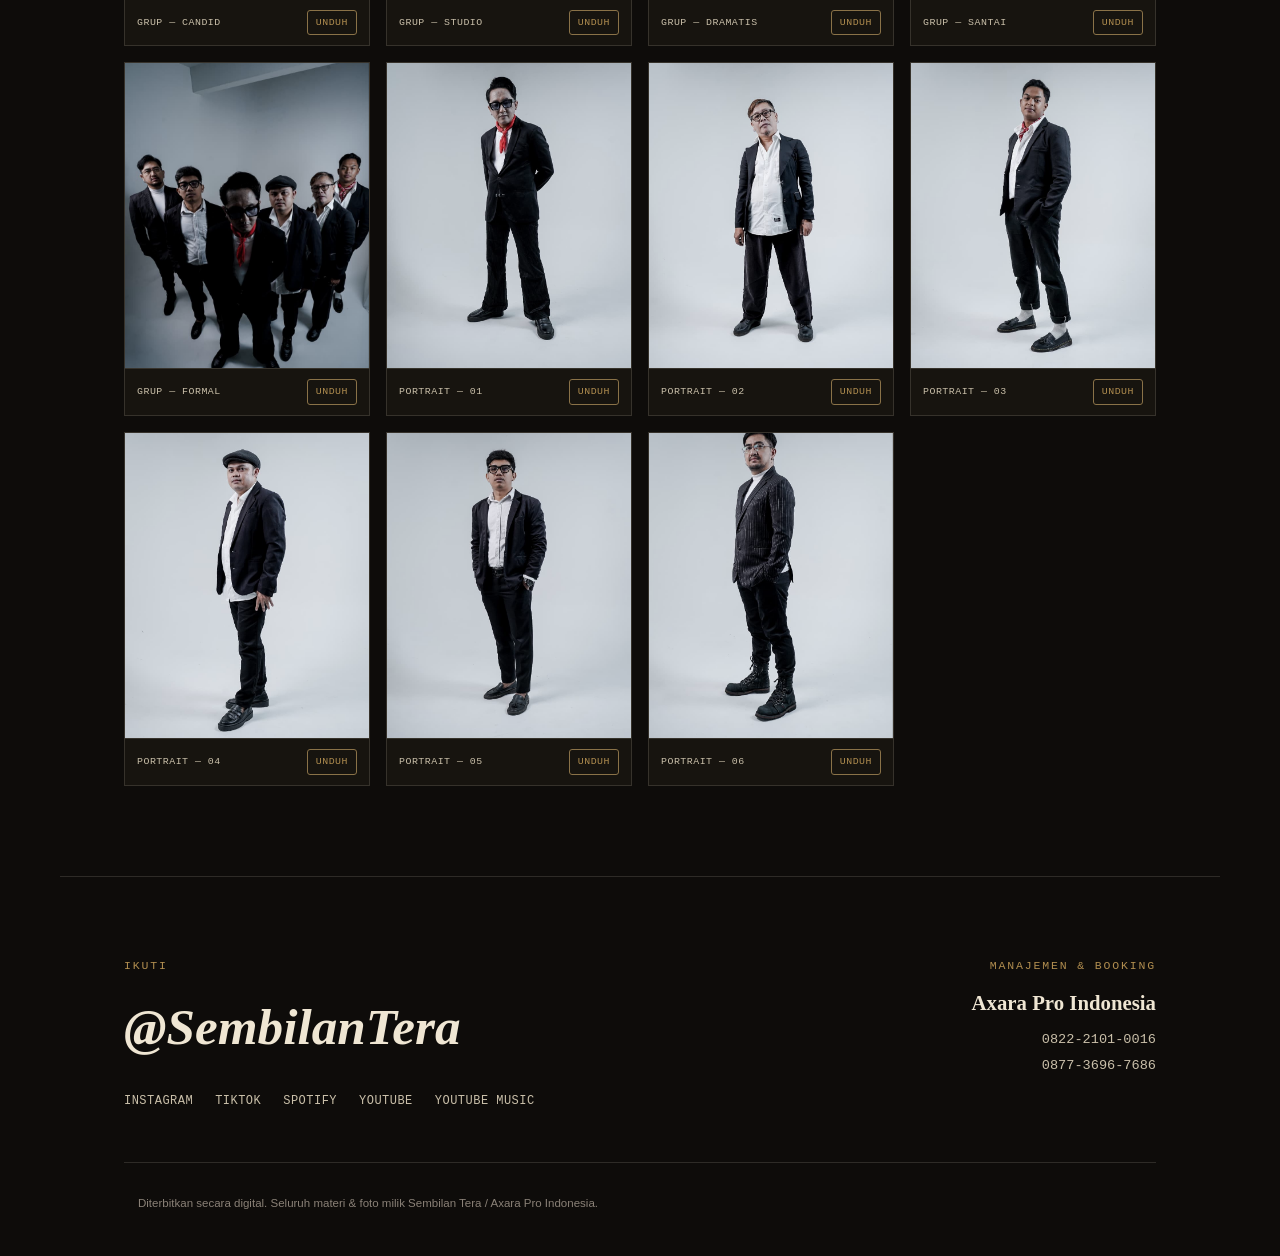
==== commit d2add6a5: "Update index.html" ====
--- a/index.html
+++ b/index.html
@@ -20,11 +20,9 @@
     <div class="mark">
       <img data-field-src="masthead.logoImage" src="assets/img/logo-mark.png" alt="Logo Sembilan Tera">
     </div>
-    <div class="masthead-center">
-      <span class="masthead-eyebrow" data-field="masthead.issueLabel">Volume I — Terbentuk 2025</span>
-      <h1 class="masthead-title" data-field="masthead.bandName">Sembilan Tera</h1>
-      <span class="masthead-tagline" data-field="masthead.tagline">Pop Alternatif — Bandung</span>
-    </div>
+    <span class="masthead-eyebrow" data-field="masthead.issueLabel">Volume I — Terbentuk 2025</span>
+    <h1 class="masthead-title" data-field="masthead.bandName">Sembilan Tera</h1>
+    <span class="masthead-tagline" data-field="masthead.tagline">Pop Alternatif — Bandung</span>
     <div class="masthead-label">
       <span>Rilisan oleh</span>
       <strong data-field="masthead.label">Axara Pro Indonesia</strong>
--- a/styles.css
+++ b/styles.css
@@ -78,15 +78,13 @@
   padding-bottom: 28px;
 }
 
-.mark-svg {
-  width: 34px;
-  height: 34px;
-  fill: none;
-  stroke: var(--brass);
-  stroke-width: 3;
-}
-.mark-svg path:last-child { fill: var(--brass); stroke: none; }
-.mark.small .mark-svg { width: 24px; height: 24px; }
+.mark img {
+  width: 46px;
+  height: 46px;
+  object-fit: contain;
+  display: block;
+}
+.mark.small img { width: 30px; height: 30px; }
 
 .masthead-center { text-align: center; }
 
@@ -406,6 +404,15 @@
 }
 .disco-link:hover { color: var(--paper); border-color: var(--paper); }
 
+.disco-player {
+  margin-bottom: 32px;
+  border: 1px solid var(--rule);
+  border-radius: 8px;
+  overflow: hidden;
+  background: var(--ink-soft);
+}
+.disco-player iframe { display: block; }
+
 .disco-group img {
   width: 100%;
   max-height: 420px;
@@ -461,6 +468,62 @@
   transition: opacity 0.3s ease;
 }
 .gallery-item:hover .gallery-cap { opacity: 1; }
+
+/* ============ MEDIA KIT ============ */
+.mediakit-grid {
+  display: grid;
+  grid-template-columns: repeat(4, 1fr);
+  gap: 16px;
+}
+.mediakit-item {
+  position: relative;
+  border: 1px solid var(--rule);
+  background: var(--ink-soft);
+  overflow: hidden;
+}
+.mediakit-item img {
+  width: 100%;
+  aspect-ratio: 4/5;
+  object-fit: cover;
+  filter: grayscale(20%);
+  transition: filter 0.3s ease, transform 0.3s ease;
+}
+.mediakit-item:hover img {
+  filter: grayscale(0%);
+  transform: scale(1.03);
+}
+.mediakit-caption {
+  display: flex;
+  align-items: center;
+  justify-content: space-between;
+  gap: 8px;
+  padding: 10px 12px;
+  border-top: 1px solid var(--rule);
+}
+.mediakit-label {
+  font-family: var(--font-mono);
+  font-size: 0.62rem;
+  text-transform: uppercase;
+  letter-spacing: 0.05em;
+  color: var(--paper-dim);
+}
+.mediakit-download {
+  font-family: var(--font-mono);
+  font-size: 0.62rem;
+  text-transform: uppercase;
+  letter-spacing: 0.05em;
+  color: var(--brass);
+  text-decoration: none;
+  white-space: nowrap;
+  border: 1px solid var(--brass-soft);
+  padding: 4px 8px;
+  border-radius: 3px;
+  transition: background 0.2s ease, color 0.2s ease;
+}
+.mediakit-download:hover {
+  background: var(--brass);
+  color: var(--ink);
+}
 
 /* ============ COLOPHON / FOOTER ============ */
 .colophon {
@@ -540,6 +603,7 @@
   .character-text { columns: 1; }
   .gallery-grid { grid-template-columns: repeat(2, 1fr); }
   .gallery-item:nth-child(4n+1) { grid-row: span 1; aspect-ratio: 3/4; }
+  .mediakit-grid { grid-template-columns: repeat(2, 1fr); }
   .colophon { grid-template-columns: 1fr; }
   .colophon-contact { text-align: left; }
   .masthead-row { grid-template-columns: 1fr; text-align: center; gap: 10px; }
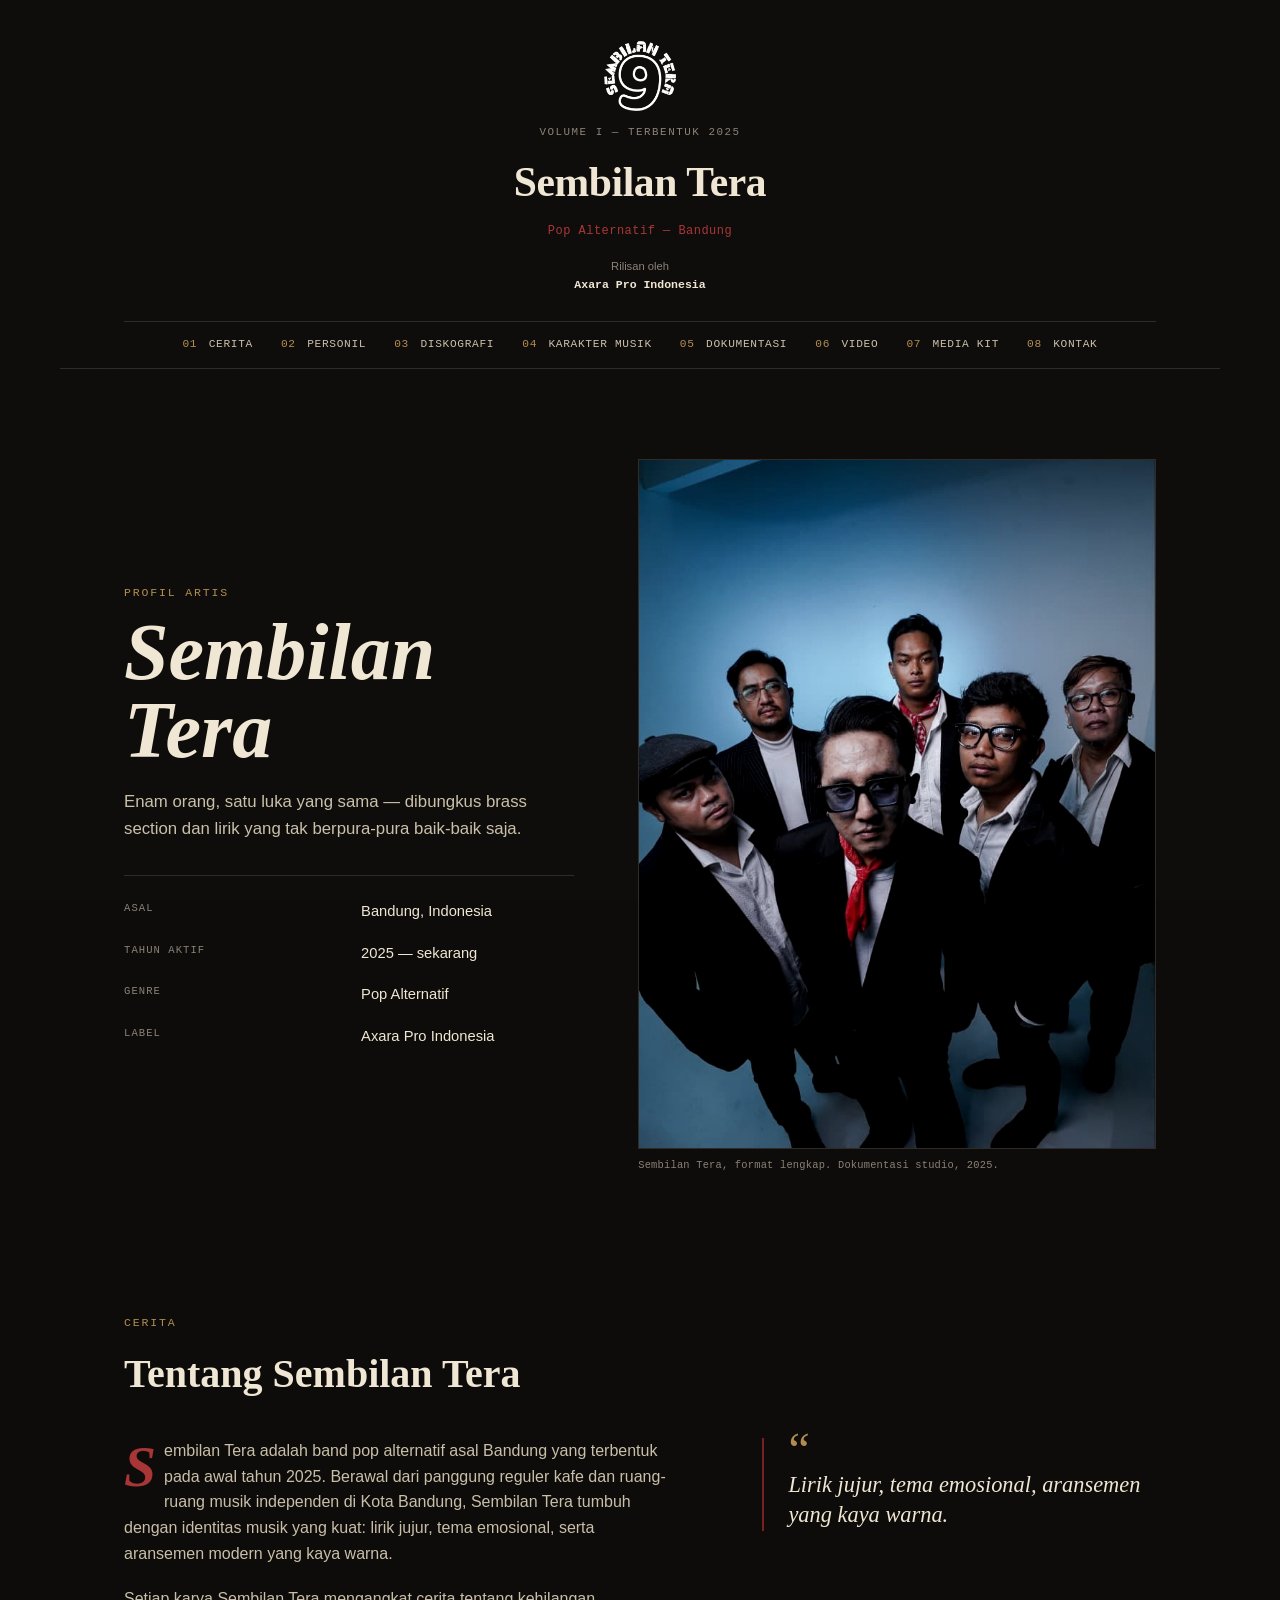
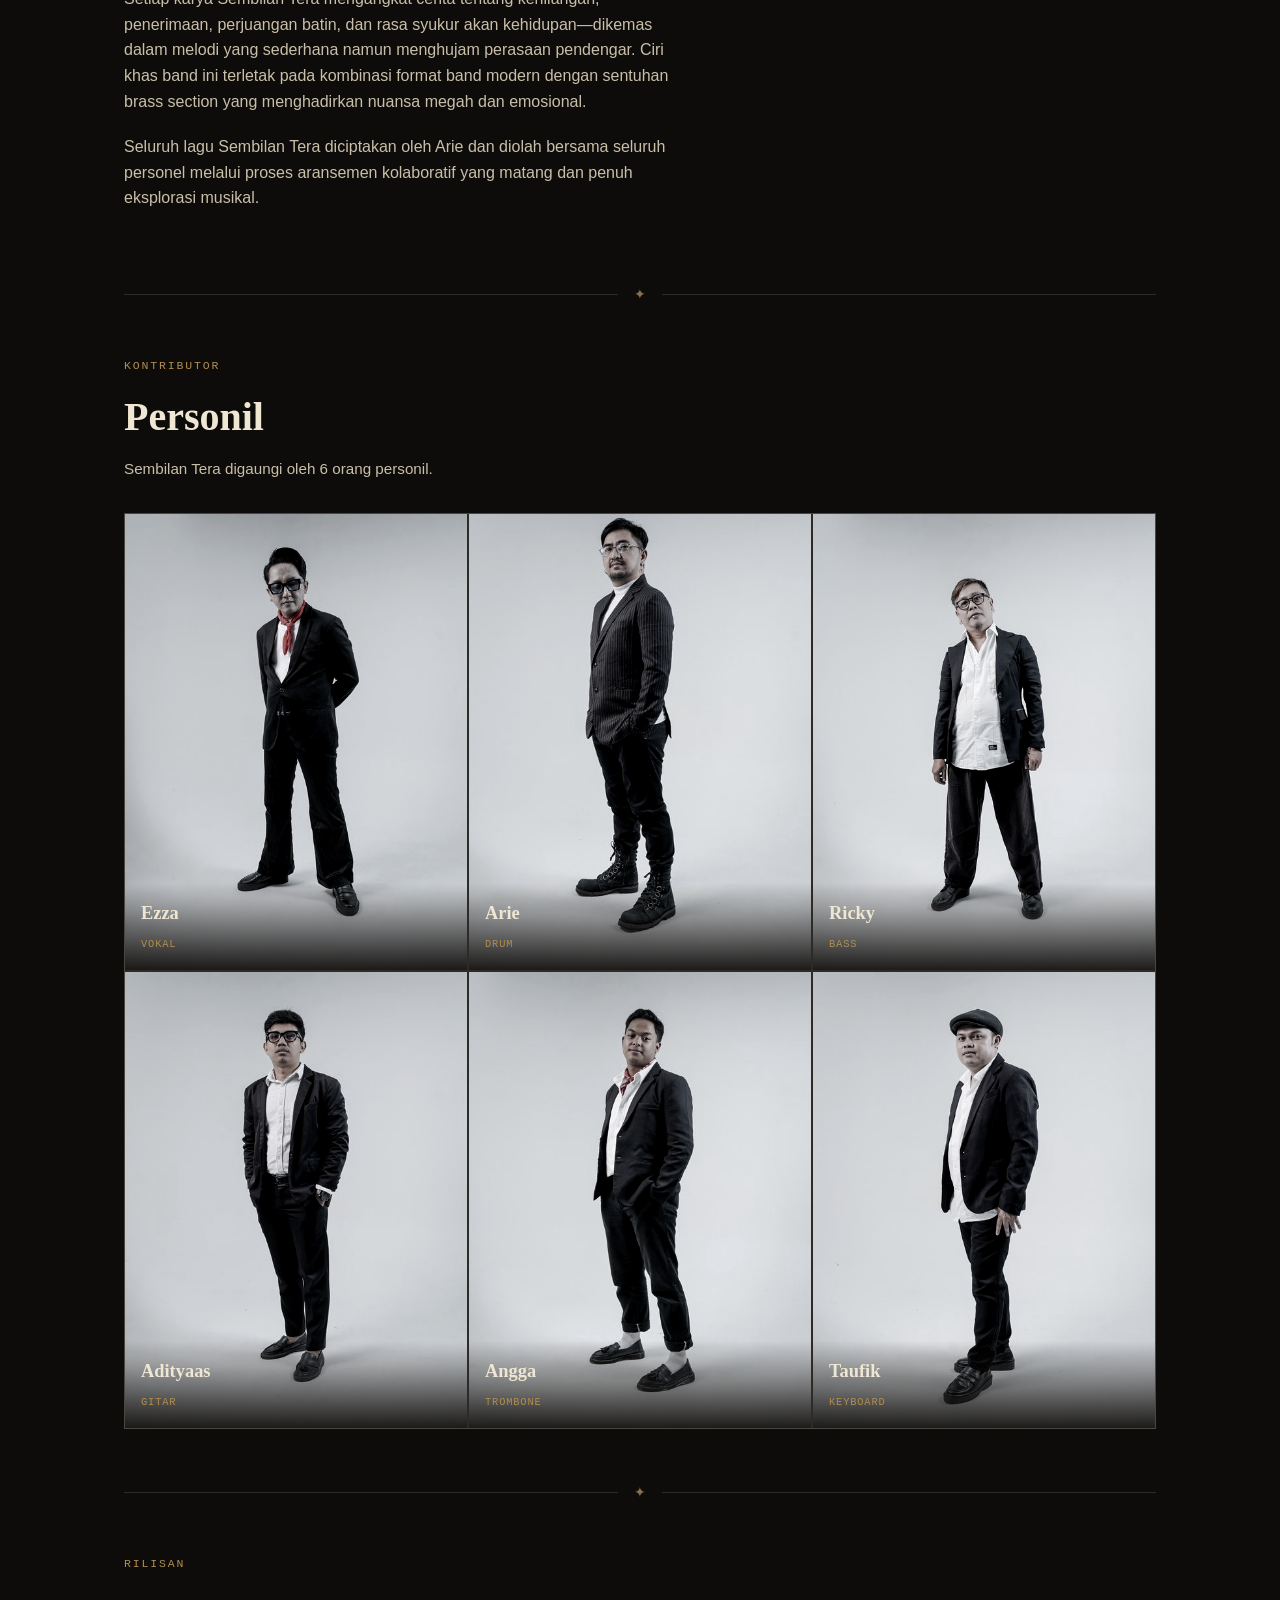
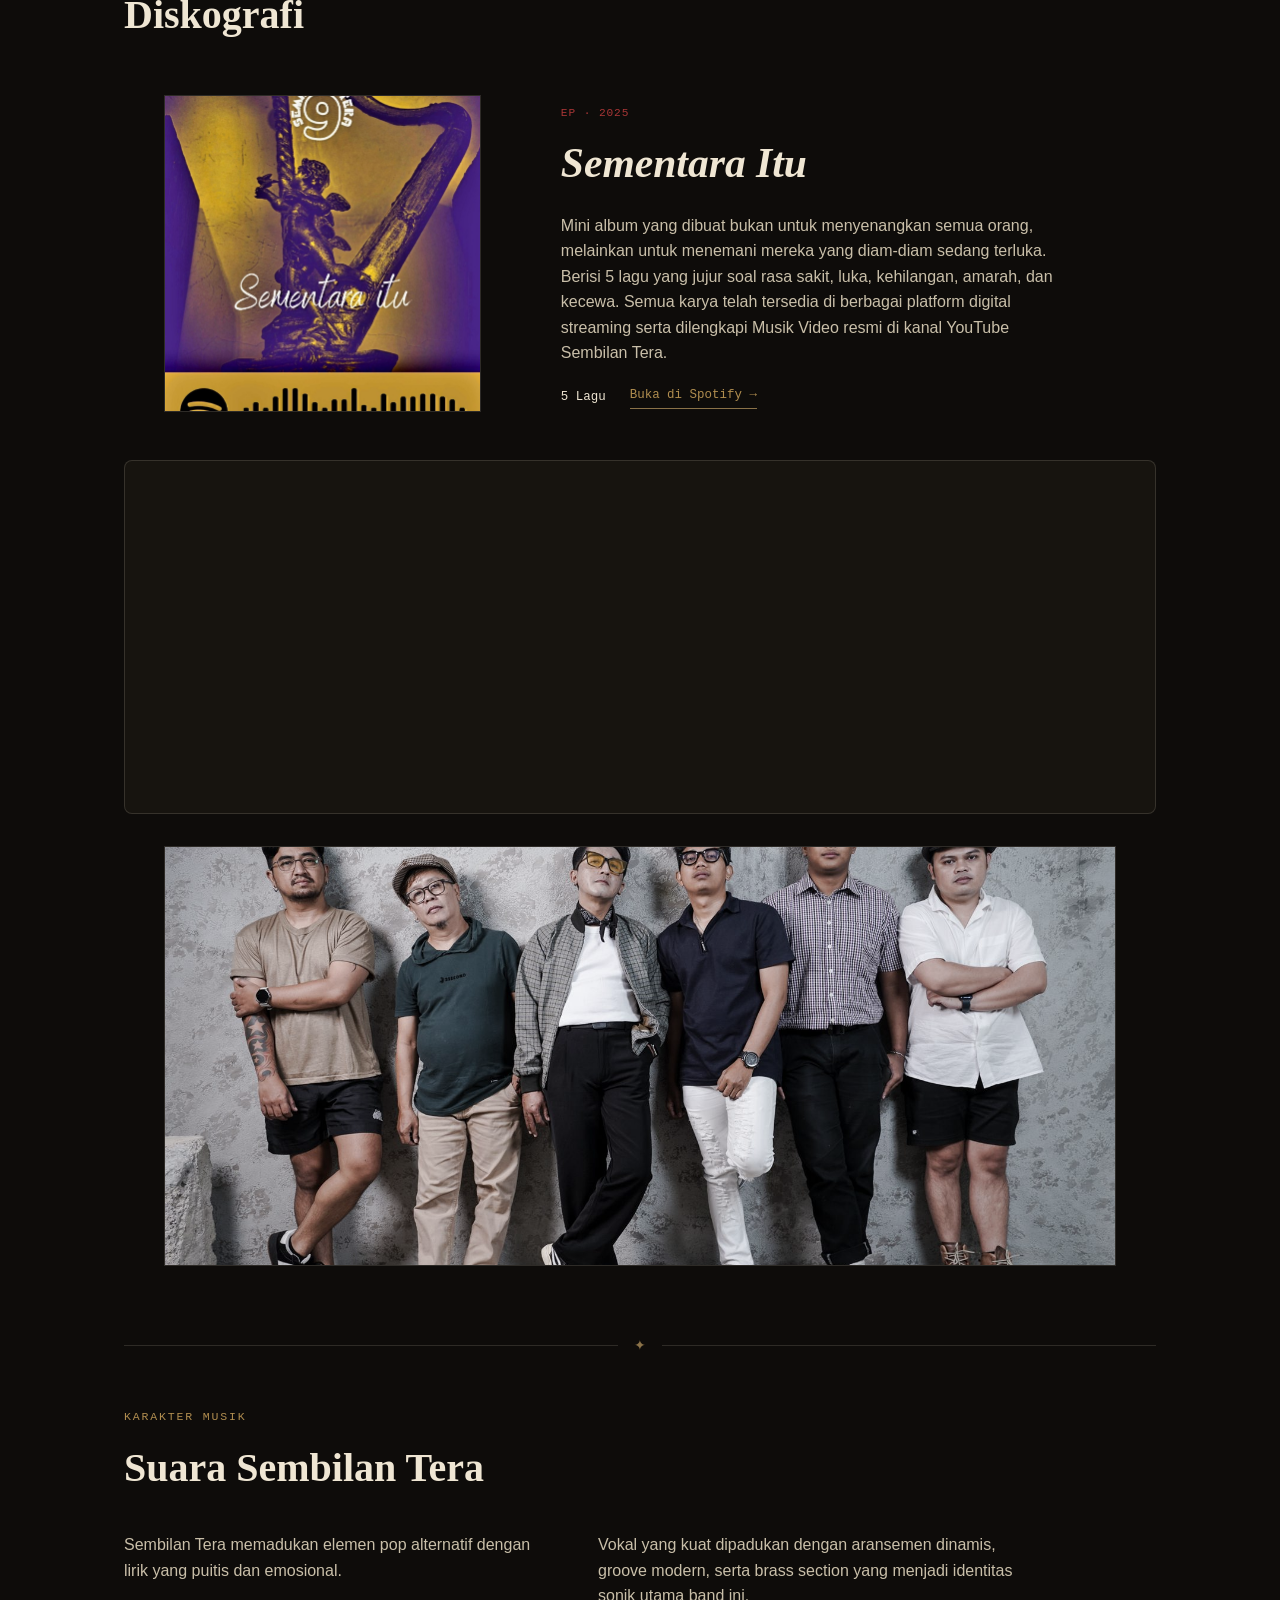
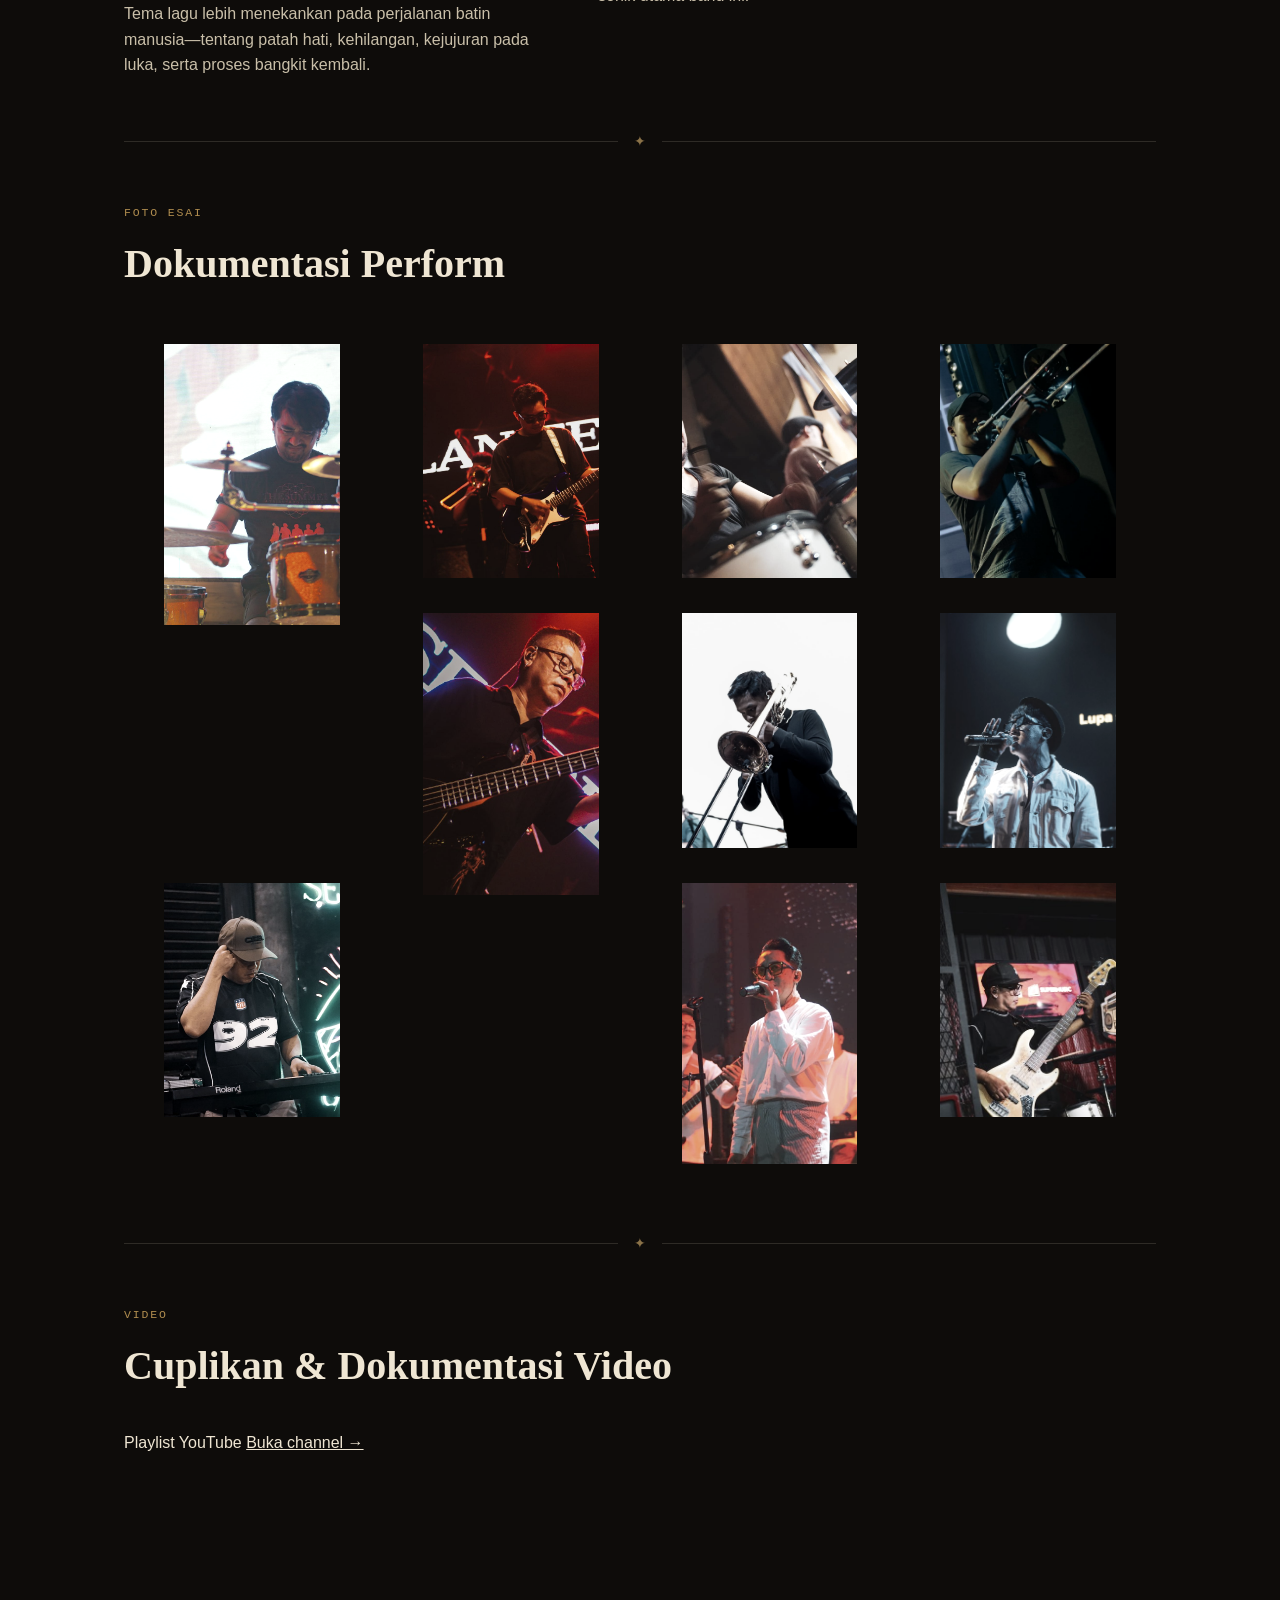
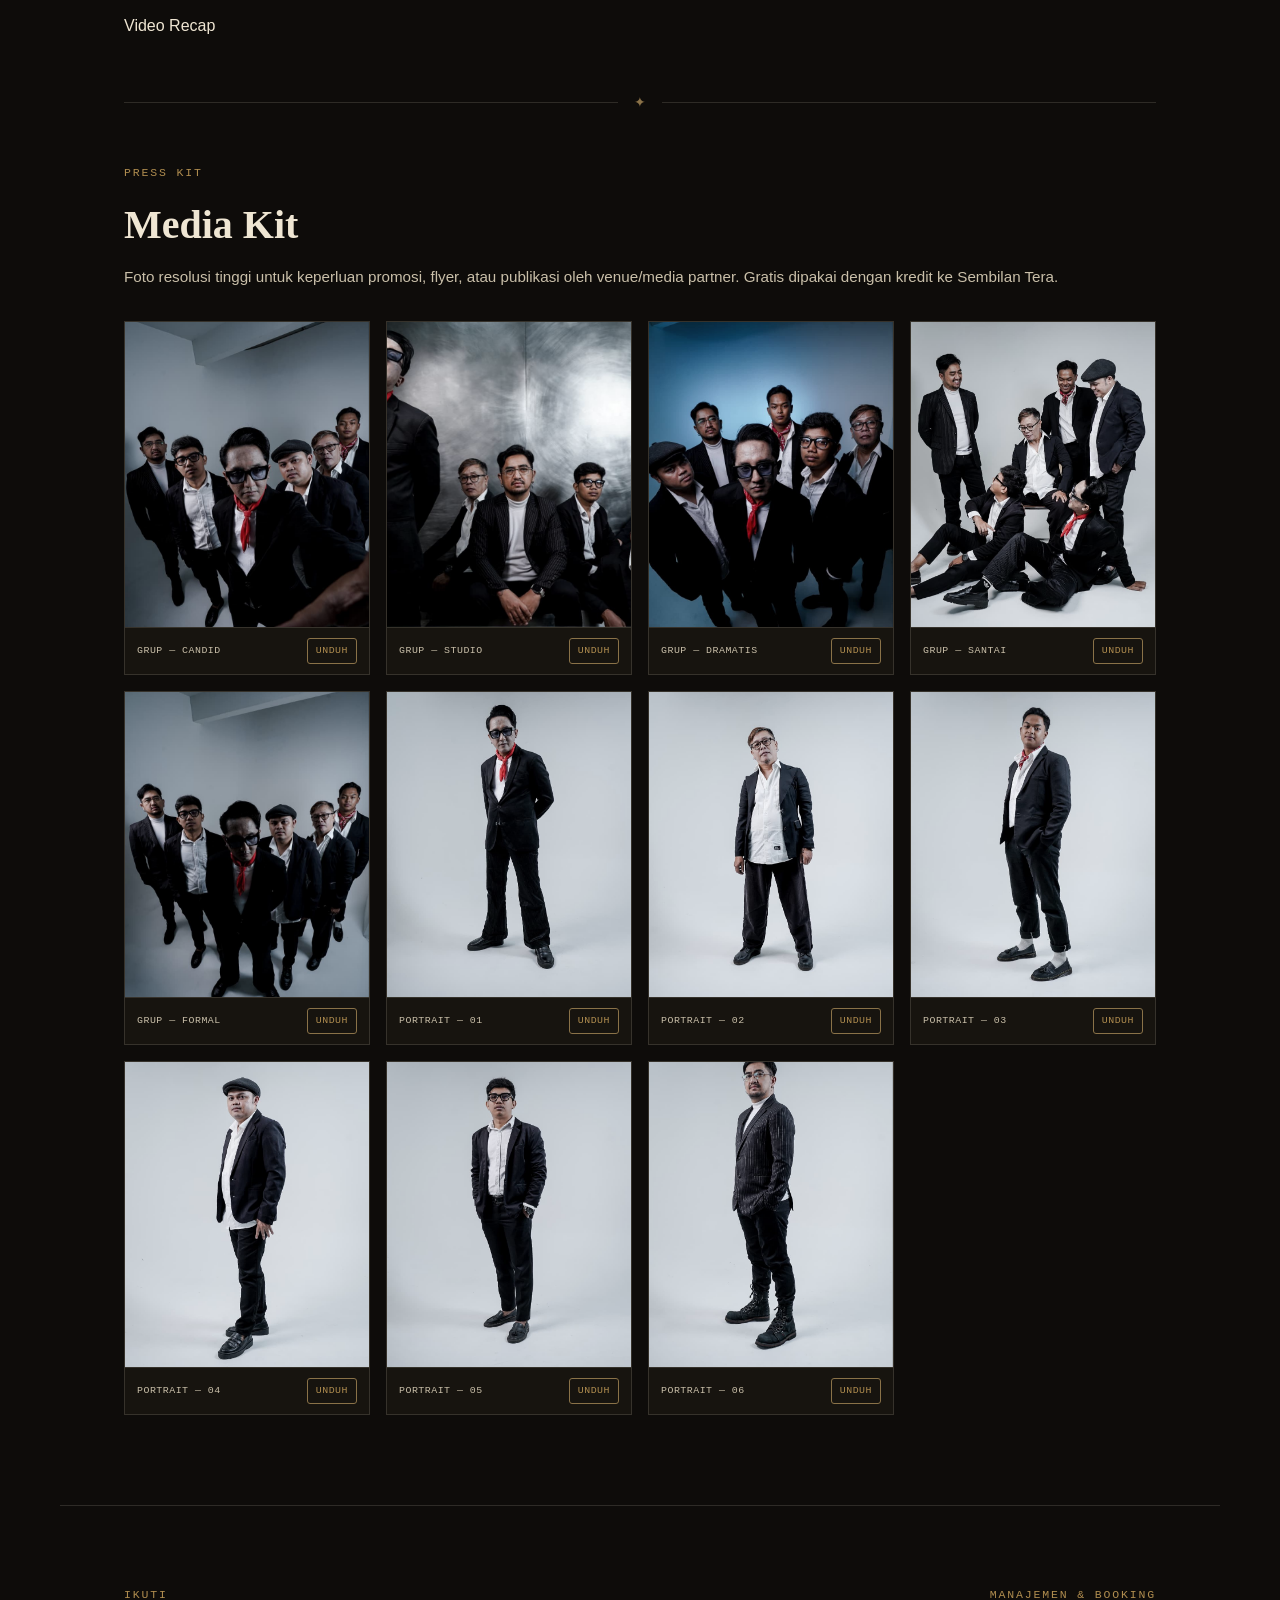
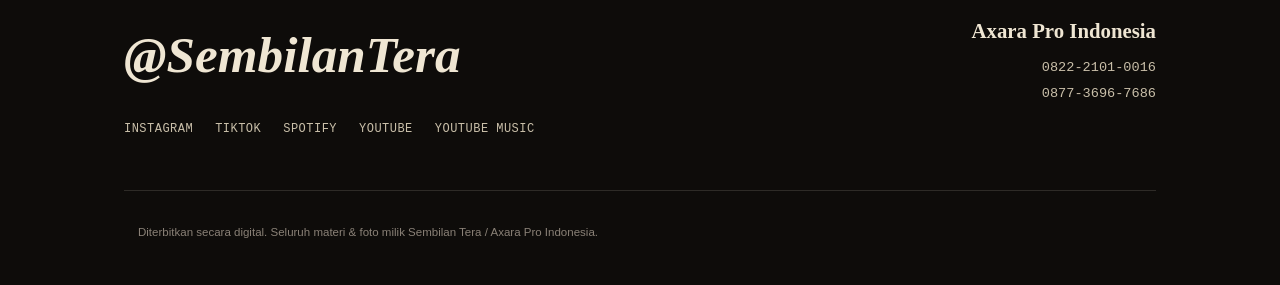
==== commit 7ec719c4: "Update index.html" ====
--- a/index.html
+++ b/index.html
@@ -34,8 +34,9 @@
     <a href="#diskografi"><span class="toc-num">03</span> Diskografi</a>
     <a href="#karakter"><span class="toc-num">04</span> Karakter Musik</a>
     <a href="#dokumentasi"><span class="toc-num">05</span> Dokumentasi</a>
-    <a href="#mediakit"><span class="toc-num">06</span> Media Kit</a>
-    <a href="#kontak"><span class="toc-num">07</span> Kontak</a>
+    <a href="#video"><span class="toc-num">06</span> Video</a>
+    <a href="#mediakit"><span class="toc-num">07</span> Media Kit</a>
+    <a href="#kontak"><span class="toc-num">08</span> Kontak</a>
   </nav>
 </header>
 
@@ -134,6 +135,29 @@
 
 <div class="divider"><span class="divider-mark">✦</span></div>
 
+<!-- VIDEOS -->
+<section class="section videos" id="video">
+  <div class="section-head">
+    <span class="kicker" data-field="videos.kicker">Video</span>
+    <h3 class="section-title" data-field="videos.title">Cuplikan &amp; Dokumentasi Video</h3>
+  </div>
+
+  <div class="video-sub">
+    <span class="video-sub-label" data-field="videos.youtubeLabel">Playlist YouTube</span>
+    <a data-field-href="videos.youtubeChannelUrl" href="#" target="_blank" rel="noopener" class="video-sub-link">Buka channel →</a>
+  </div>
+  <div class="youtube-player">
+    <iframe id="youtube-embed" src="" title="Playlist YouTube Sembilan Tera" frameborder="0" allowfullscreen loading="lazy" allow="accelerometer; autoplay; clipboard-write; encrypted-media; gyroscope; picture-in-picture"></iframe>
+  </div>
+
+  <div class="video-sub reels-sub">
+    <span class="video-sub-label" data-field="videos.reelsLabel">Video Recap</span>
+  </div>
+  <div class="reels-grid" id="reels-grid"></div>
+</section>
+
+<div class="divider"><span class="divider-mark">✦</span></div>
+
 <!-- MEDIA KIT -->
 <section class="section media-kit" id="mediakit">
   <div class="section-head">
@@ -168,5 +192,6 @@
 </footer>
 
 <script src="script.js"></script>
+<script async src="https://www.instagram.com/embed.js"></script>
 </body>
 </html>
--- a/styles.css
+++ b/styles.css
@@ -71,22 +71,22 @@
 }
 
 .masthead-row {
-  display: grid;
-  grid-template-columns: auto 1fr auto;
+  display: flex;
+  flex-direction: column;
   align-items: center;
-  gap: 20px;
+  text-align: center;
+  gap: 4px;
   padding-bottom: 28px;
 }
 
 .mark img {
-  width: 46px;
-  height: 46px;
+  width: 72px;
+  height: 72px;
   object-fit: contain;
   display: block;
+  margin-bottom: 8px;
 }
 .mark.small img { width: 30px; height: 30px; }
-
-.masthead-center { text-align: center; }
 
 .masthead-eyebrow {
   font-family: var(--font-mono);
@@ -112,7 +112,7 @@
 }
 
 .masthead-label {
-  text-align: right;
+  margin-top: 14px;
   font-size: 0.7rem;
   color: var(--grey);
   display: flex;
@@ -204,7 +204,7 @@
 }
 .hero-image img {
   width: 100%;
-  aspect-ratio: 4/5;
+  aspect-ratio: 3/4;
   object-fit: cover;
   filter: grayscale(15%) contrast(1.05);
   border: 1px solid var(--rule);
@@ -606,8 +606,7 @@
   .mediakit-grid { grid-template-columns: repeat(2, 1fr); }
   .colophon { grid-template-columns: 1fr; }
   .colophon-contact { text-align: left; }
-  .masthead-row { grid-template-columns: 1fr; text-align: center; gap: 10px; }
-  .masthead-label { align-items: center; text-align: center; }
+  .mark img { width: 56px; height: 56px; }
 }
 
 @media (max-width: 520px) {
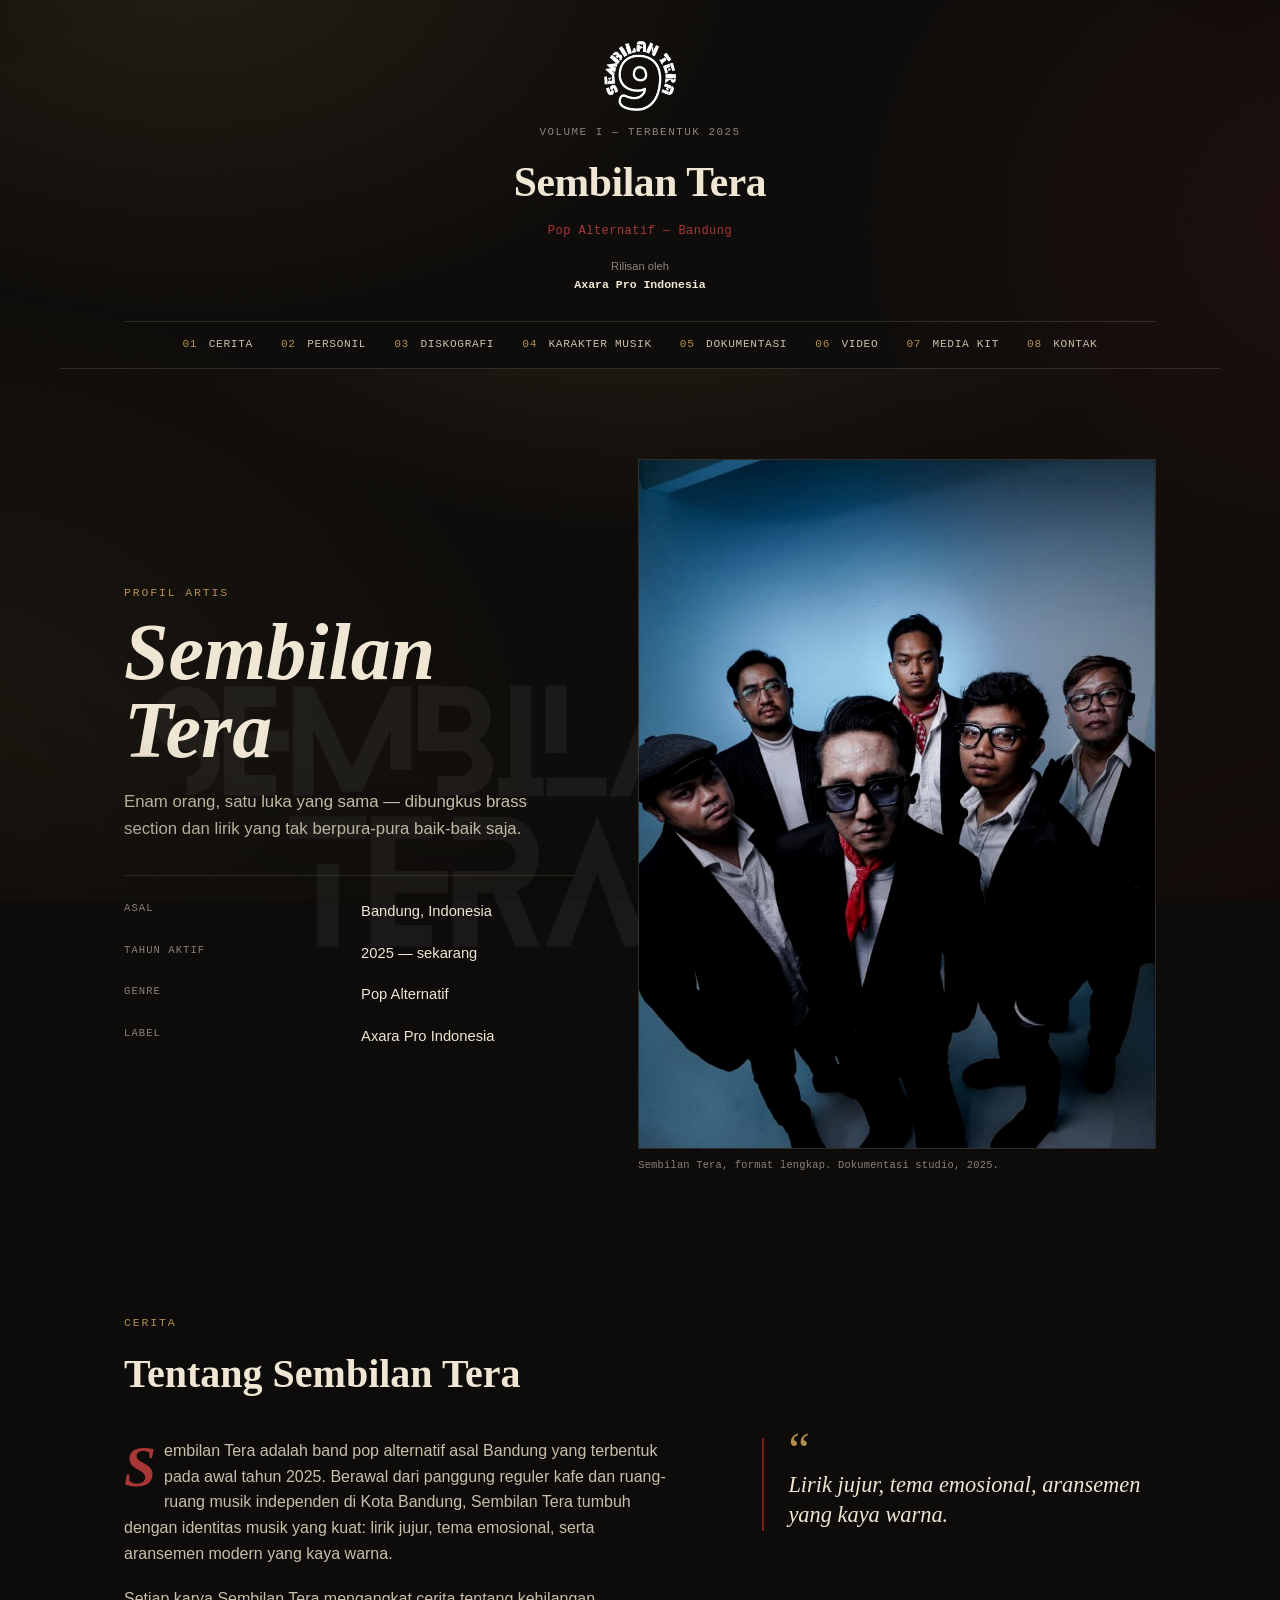
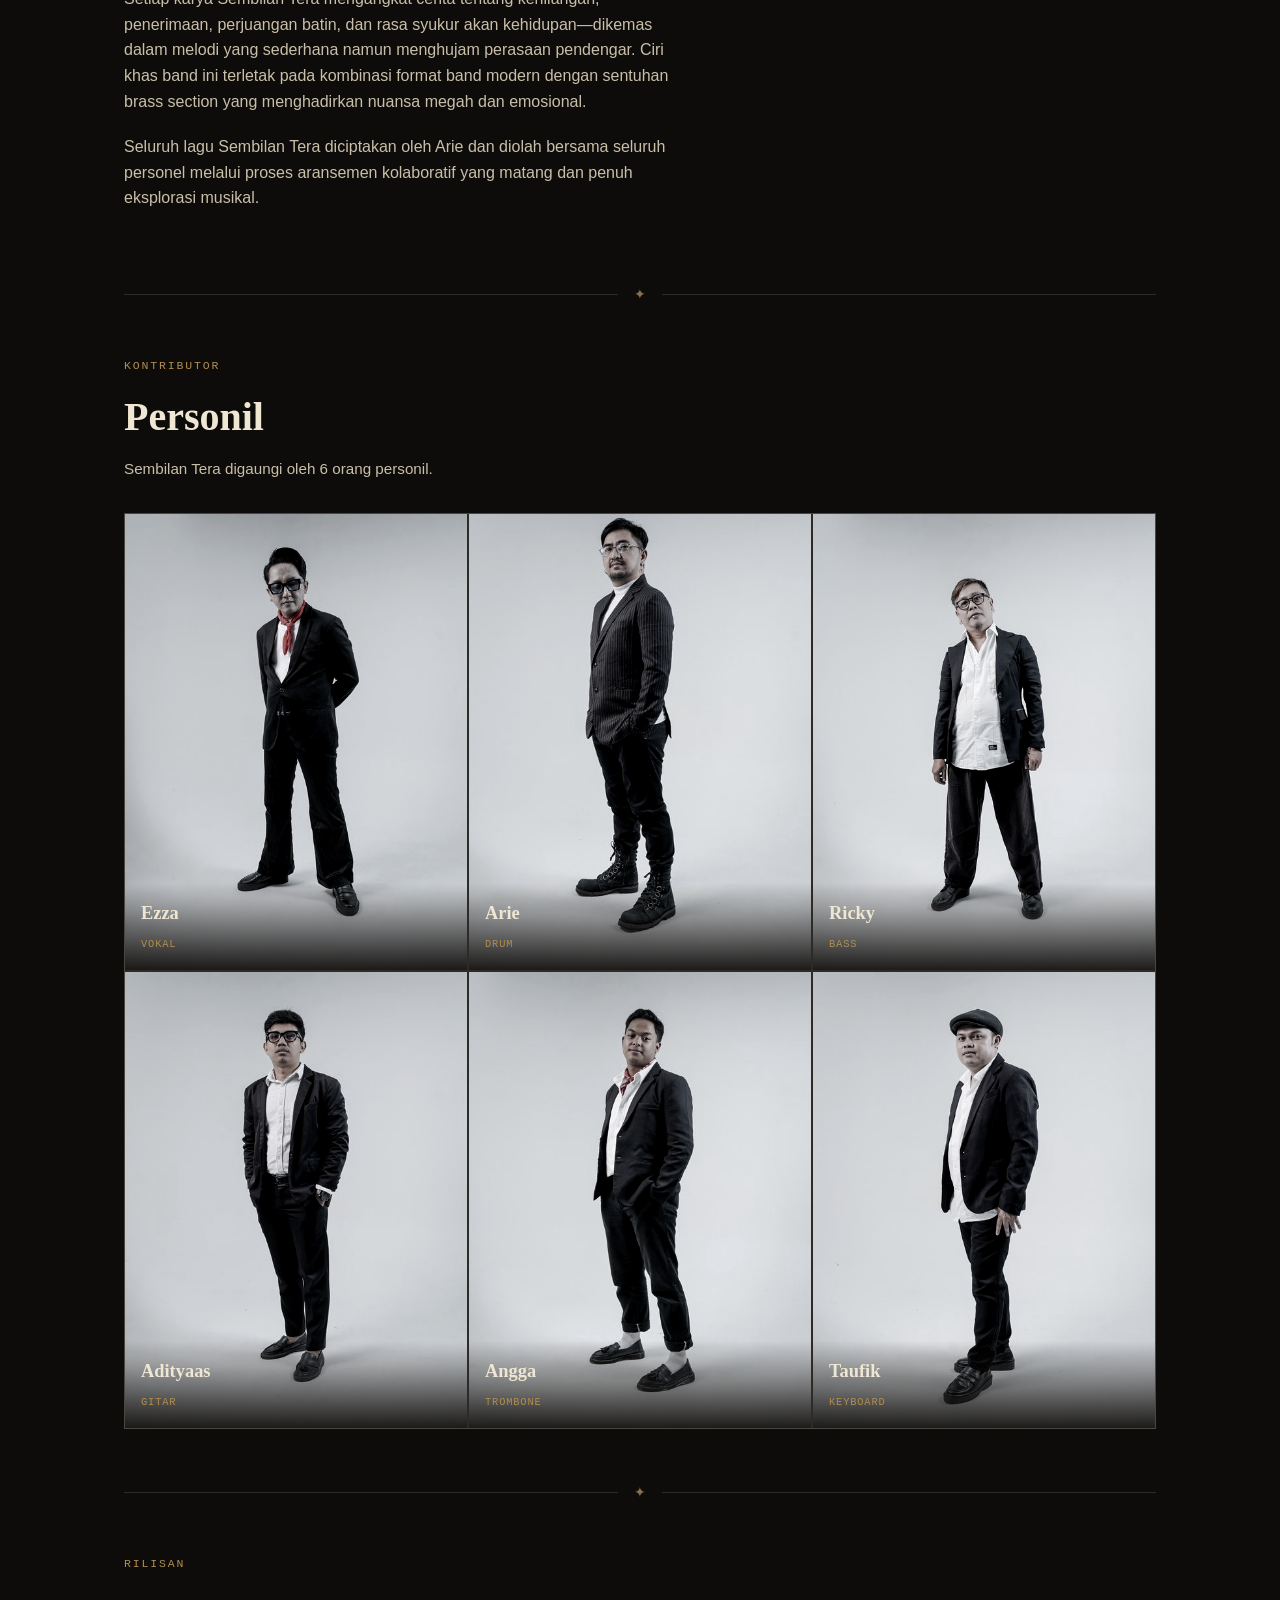
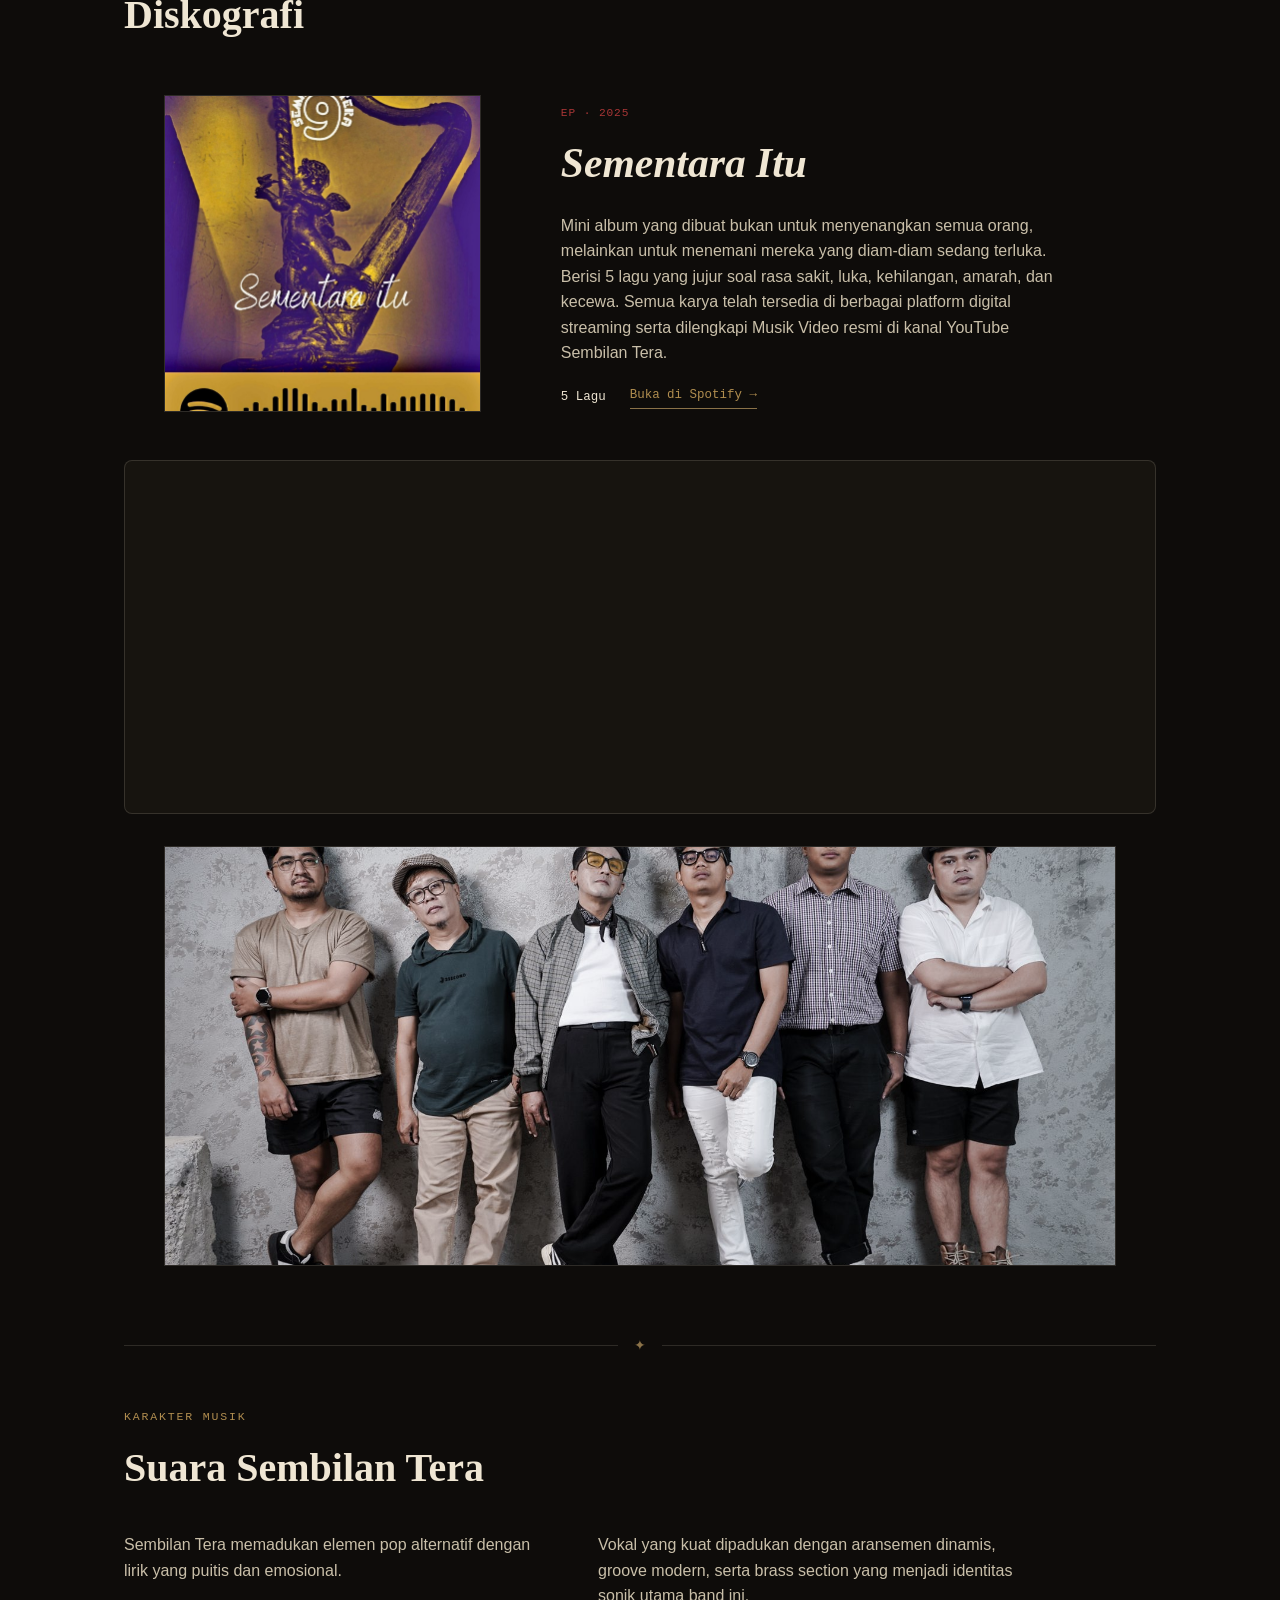
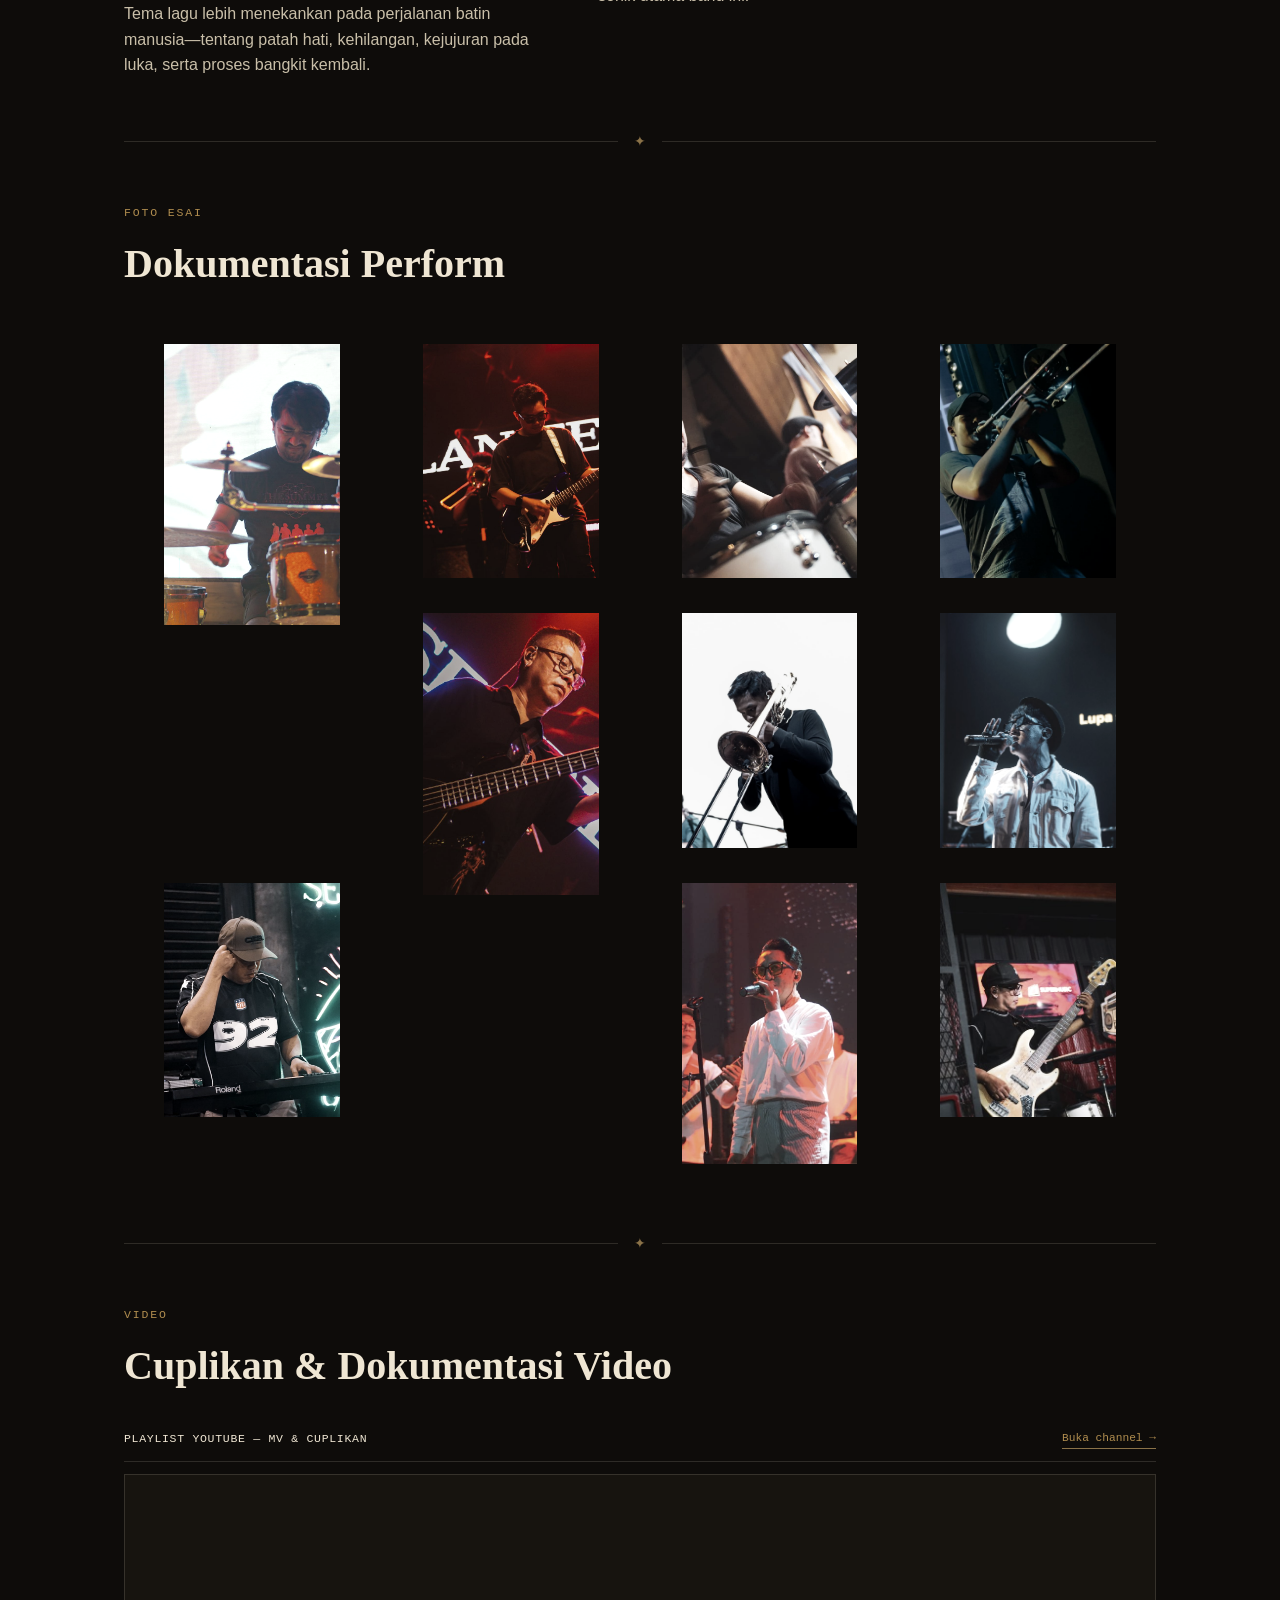
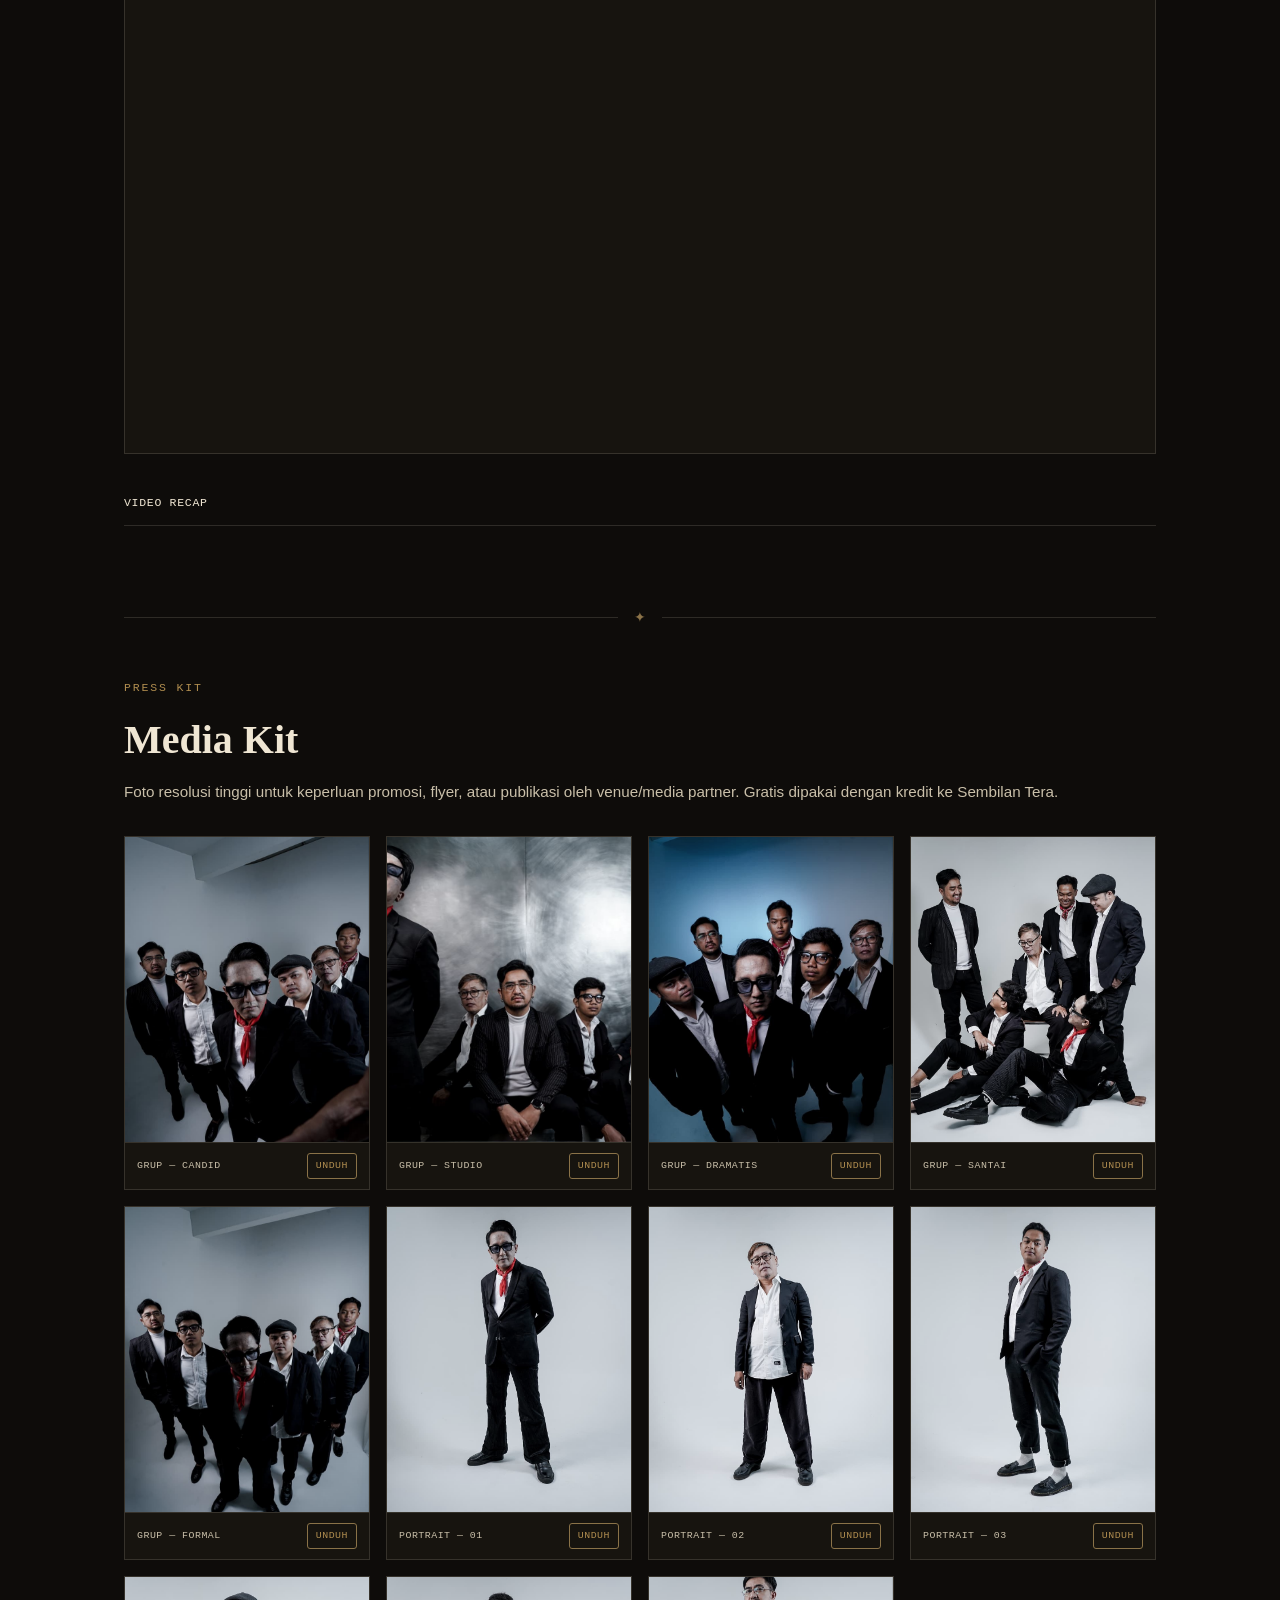
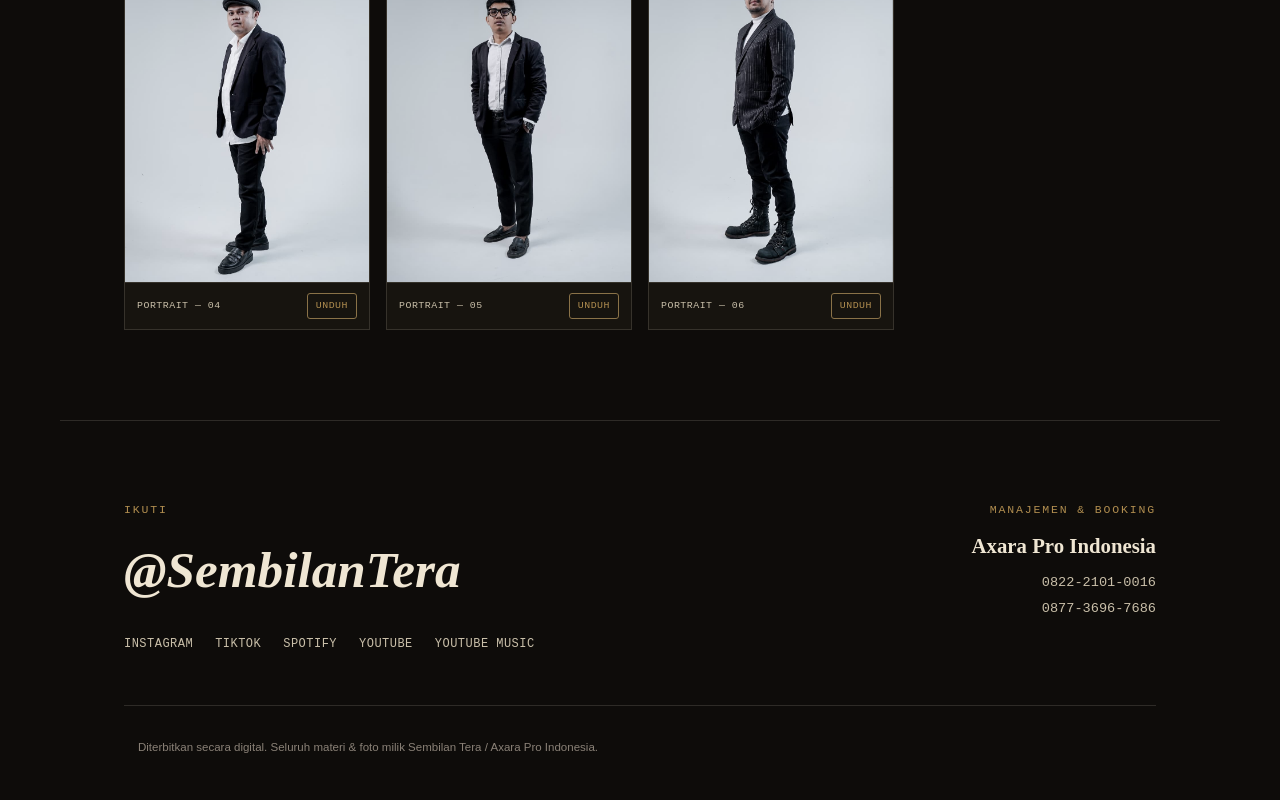
==== commit b995093c: "Update index.html" ====
--- a/index.html
+++ b/index.html
@@ -12,7 +12,10 @@
 </head>
 <body>
 
+<div class="texture"></div>
+<div class="spotlight"></div>
 <div class="grain"></div>
+<div class="vignette"></div>
 
 <!-- MASTHEAD -->
 <header class="masthead">
@@ -42,6 +45,7 @@
 
 <!-- HERO -->
 <section class="hero">
+  <img class="hero-wordmark" src="assets/img/wordmark.png" alt="" aria-hidden="true">
   <div class="hero-text">
     <span class="kicker" data-field="hero.kicker">Profil Artis</span>
     <h2 class="hero-headline" data-field="hero.headline">Sembilan Tera</h2>
--- a/styles.css
+++ b/styles.css
@@ -29,7 +29,14 @@
 
 body {
   margin: 0;
-  background: var(--ink);
+  background-color: var(--ink);
+  background-image:
+    radial-gradient(ellipse 900px 600px at 15% -5%, rgba(176, 141, 79, 0.13), transparent 60%),
+    radial-gradient(ellipse 800px 700px at 105% 25%, rgba(122, 32, 32, 0.14), transparent 60%),
+    radial-gradient(ellipse 1000px 800px at -5% 85%, rgba(176, 141, 79, 0.08), transparent 60%),
+    radial-gradient(ellipse 700px 600px at 100% 100%, rgba(122, 32, 32, 0.09), transparent 60%);
+  background-attachment: fixed;
+  background-repeat: no-repeat;
   color: var(--paper);
   font-family: var(--font-body);
   font-size: 16px;
@@ -47,9 +54,18 @@
   inset: 0;
   pointer-events: none;
   z-index: 200;
-  opacity: 0.05;
+  opacity: 0.07;
   mix-blend-mode: overlay;
   background-image: url("data:image/svg+xml,%3Csvg xmlns='http://www.w3.org/2000/svg' width='120' height='120'%3E%3Cfilter id='n'%3E%3CfeTurbulence type='fractalNoise' baseFrequency='0.9' numOctaves='2' stitchTiles='stitch'/%3E%3C/filter%3E%3Crect width='100%25' height='100%25' filter='url(%23n)'/%3E%3C/svg%3E");
+}
+
+/* subtle vignette for depth at viewport edges */
+.vignette {
+  position: fixed;
+  inset: 0;
+  pointer-events: none;
+  z-index: 150;
+  background: radial-gradient(ellipse 120% 90% at 50% 40%, transparent 55%, rgba(0,0,0,0.45) 100%);
 }
 
 .kicker {
@@ -156,7 +172,37 @@
   grid-template-columns: 1fr 1.15fr;
   gap: clamp(28px, 5vw, 64px);
   align-items: center;
-}
+  position: relative;
+  overflow: hidden;
+}
+
+.hero::before {
+  content: "";
+  position: absolute;
+  top: -20%;
+  left: 50%;
+  transform: translateX(-50%);
+  width: 140%;
+  height: 90%;
+  background: radial-gradient(ellipse 50% 60% at 50% 0%, rgba(176, 141, 79, 0.16), transparent 70%);
+  pointer-events: none;
+  z-index: 0;
+}
+
+.hero-wordmark {
+  position: absolute;
+  top: 50%;
+  left: 8%;
+  transform: translateY(-50%);
+  width: 78%;
+  max-width: 640px;
+  opacity: 0.05;
+  pointer-events: none;
+  z-index: 0;
+  filter: brightness(0) invert(1);
+}
+
+.hero-text, .hero-image { position: relative; z-index: 1; }
 
 .hero-headline {
   font-family: var(--font-display);
@@ -468,6 +514,61 @@
   transition: opacity 0.3s ease;
 }
 .gallery-item:hover .gallery-cap { opacity: 1; }
+
+/* ============ VIDEOS ============ */
+.video-sub {
+  display: flex;
+  align-items: center;
+  justify-content: space-between;
+  padding-bottom: 12px;
+  margin-bottom: 12px;
+  border-bottom: 1px solid var(--rule);
+}
+.video-sub-label {
+  font-family: var(--font-mono);
+  font-size: 0.72rem;
+  letter-spacing: 0.06em;
+  text-transform: uppercase;
+  color: var(--paper);
+}
+.video-sub-link {
+  font-family: var(--font-mono);
+  font-size: 0.7rem;
+  color: var(--brass);
+  text-decoration: none;
+  border-bottom: 1px solid var(--brass-soft);
+}
+.video-sub-link:hover { color: var(--paper); border-color: var(--paper); }
+
+.youtube-player {
+  position: relative;
+  width: 100%;
+  aspect-ratio: 16/9;
+  background: var(--ink-soft);
+  border: 1px solid var(--rule);
+  margin-bottom: 40px;
+}
+.youtube-player iframe {
+  position: absolute;
+  inset: 0;
+  width: 100%;
+  height: 100%;
+}
+
+.reels-sub { margin-top: 8px; }
+
+.reels-grid {
+  display: grid;
+  grid-template-columns: repeat(3, 1fr);
+  gap: 16px;
+  justify-items: center;
+}
+.reels-grid blockquote.instagram-media {
+  max-width: 100% !important;
+  min-width: 0 !important;
+  width: 100% !important;
+}
+.reels-grid iframe { width: 100% !important; }
 
 /* ============ MEDIA KIT ============ */
 .mediakit-grid {
@@ -604,6 +705,7 @@
   .gallery-grid { grid-template-columns: repeat(2, 1fr); }
   .gallery-item:nth-child(4n+1) { grid-row: span 1; aspect-ratio: 3/4; }
   .mediakit-grid { grid-template-columns: repeat(2, 1fr); }
+  .reels-grid { grid-template-columns: 1fr; max-width: 380px; margin: 0 auto; }
   .colophon { grid-template-columns: 1fr; }
   .colophon-contact { text-align: left; }
   .mark img { width: 56px; height: 56px; }
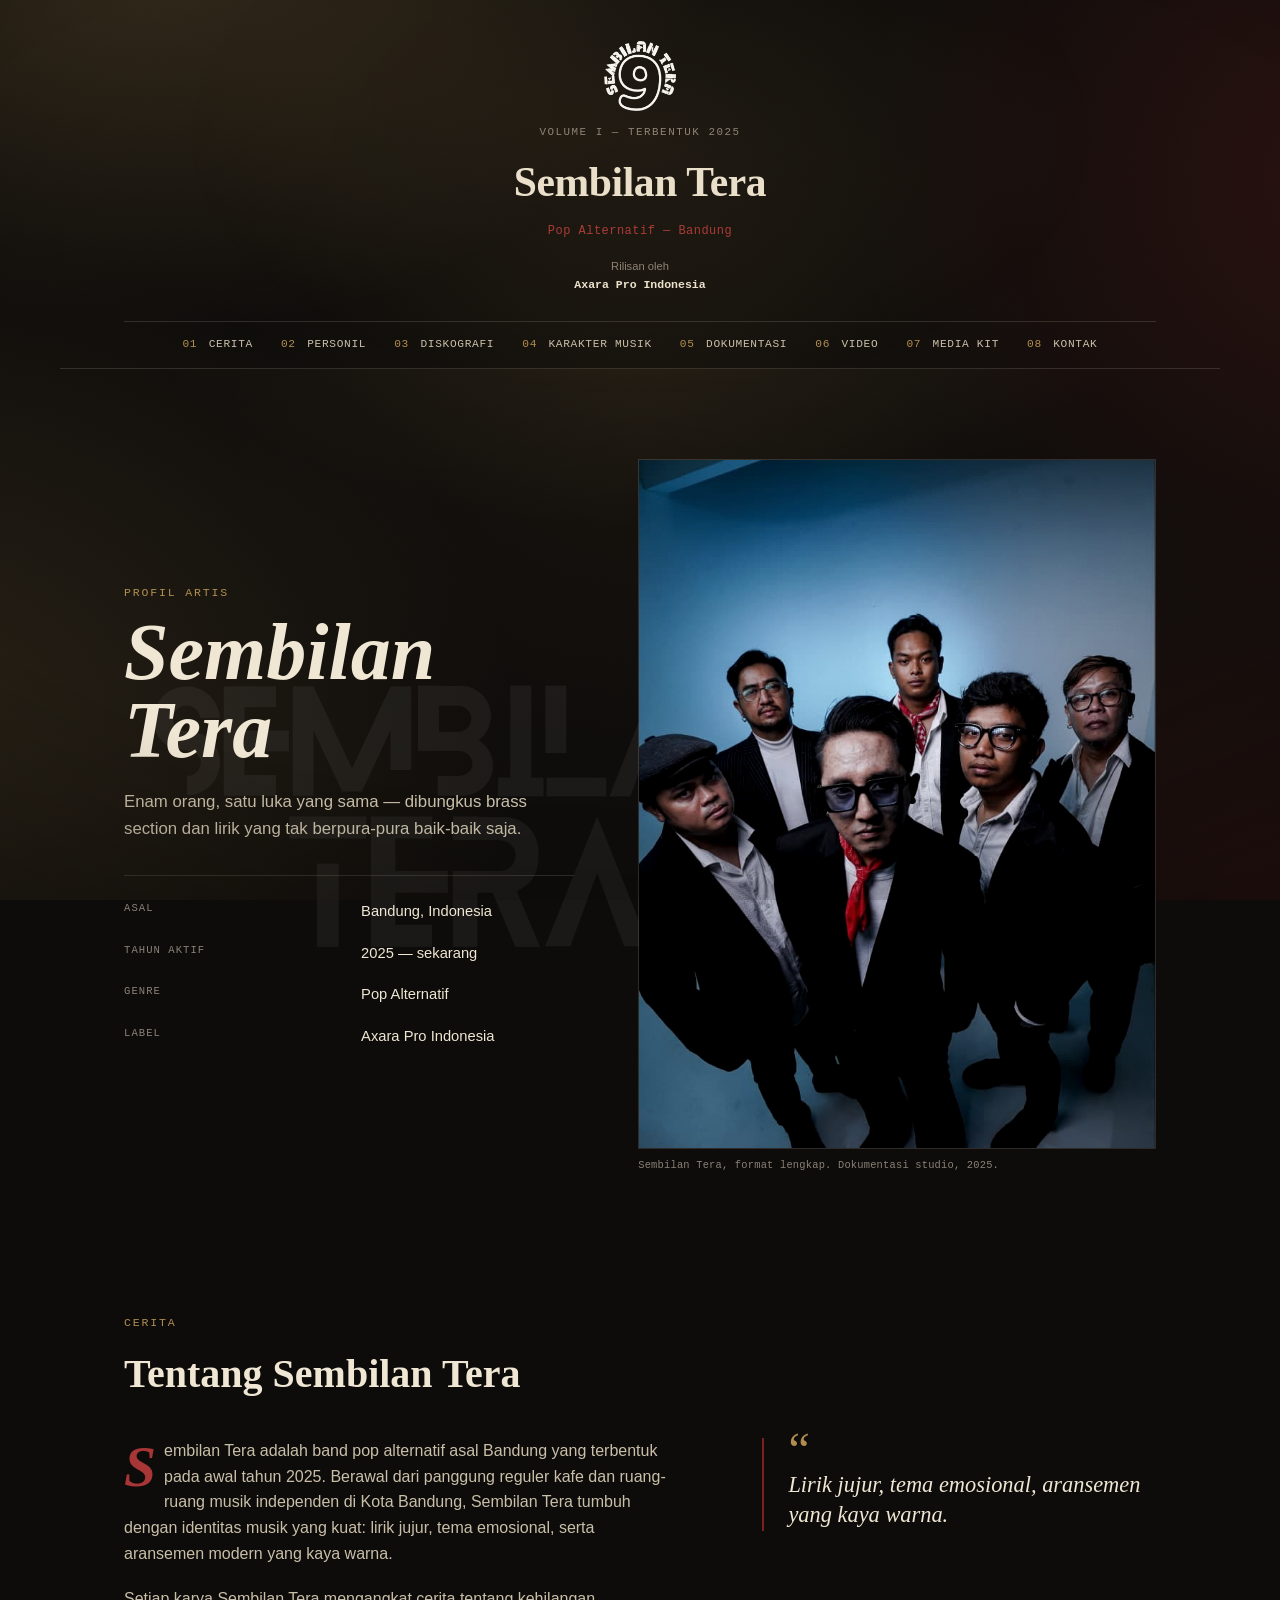
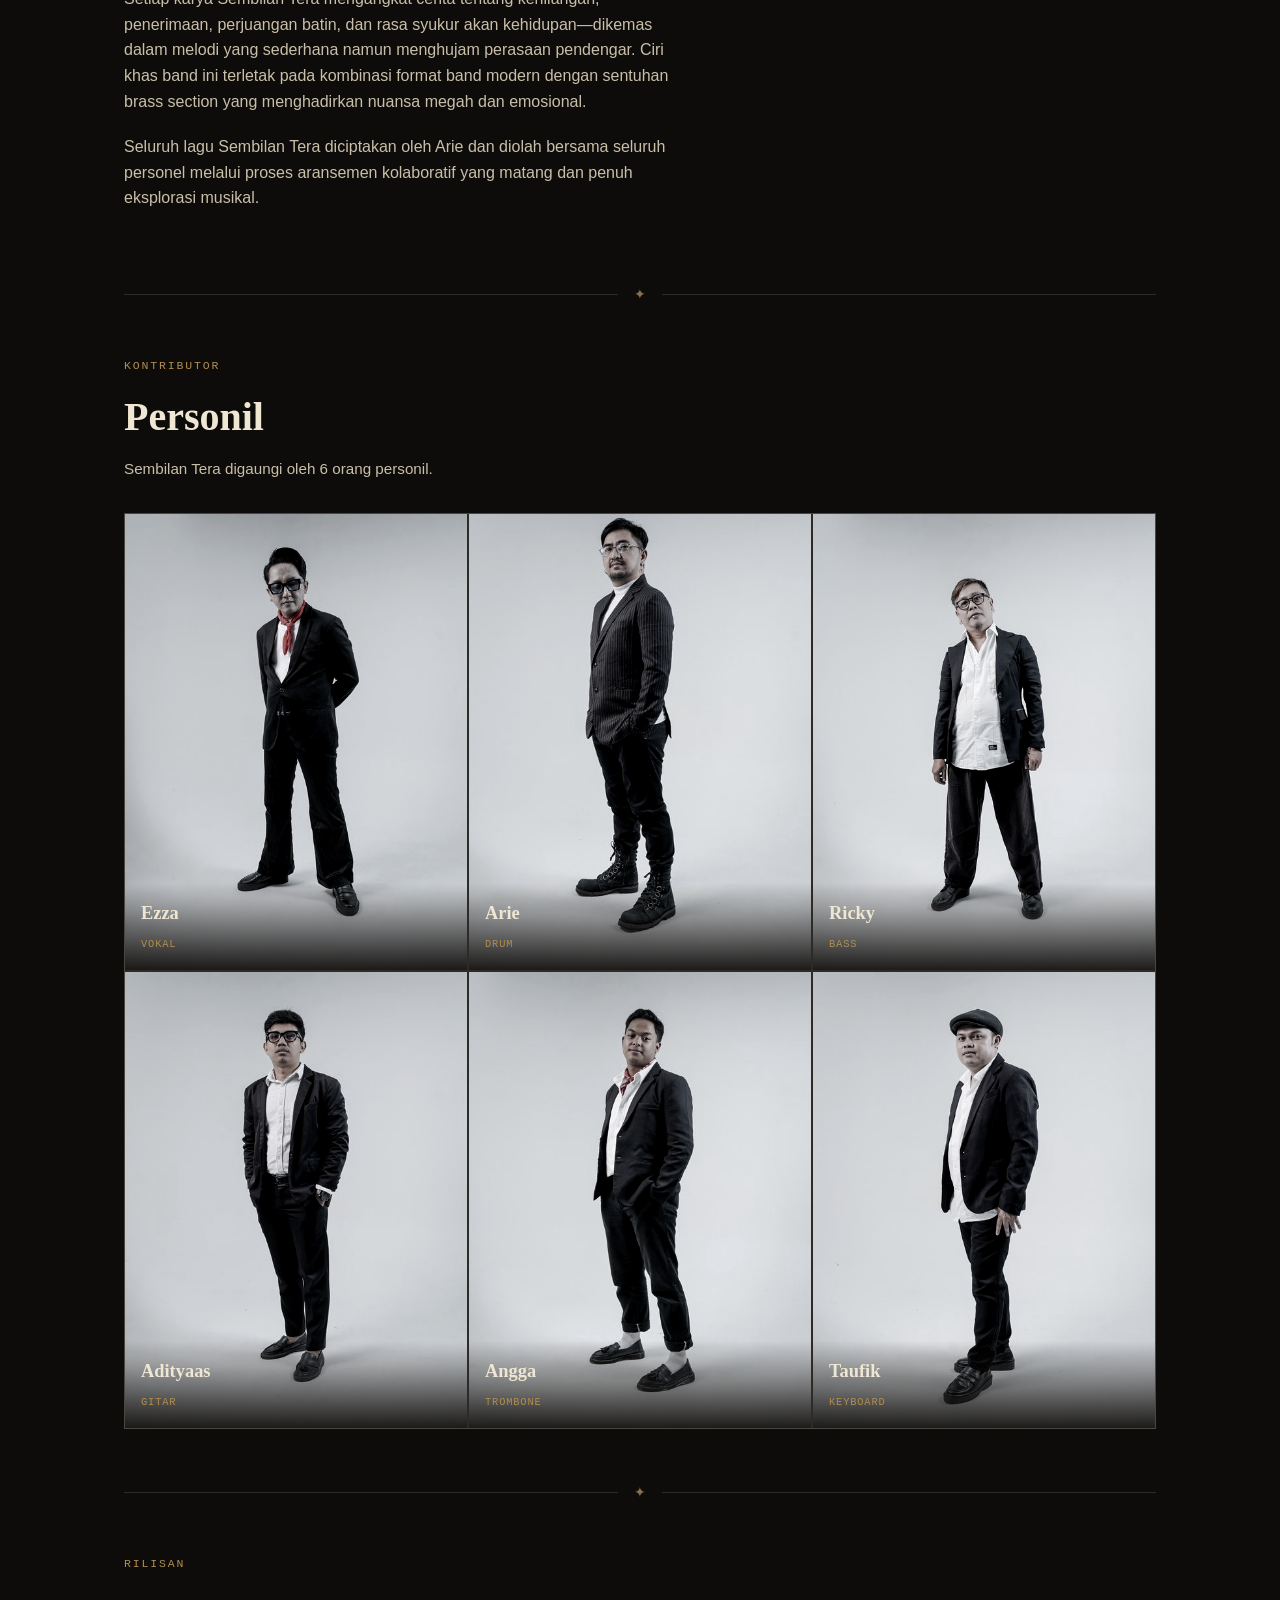
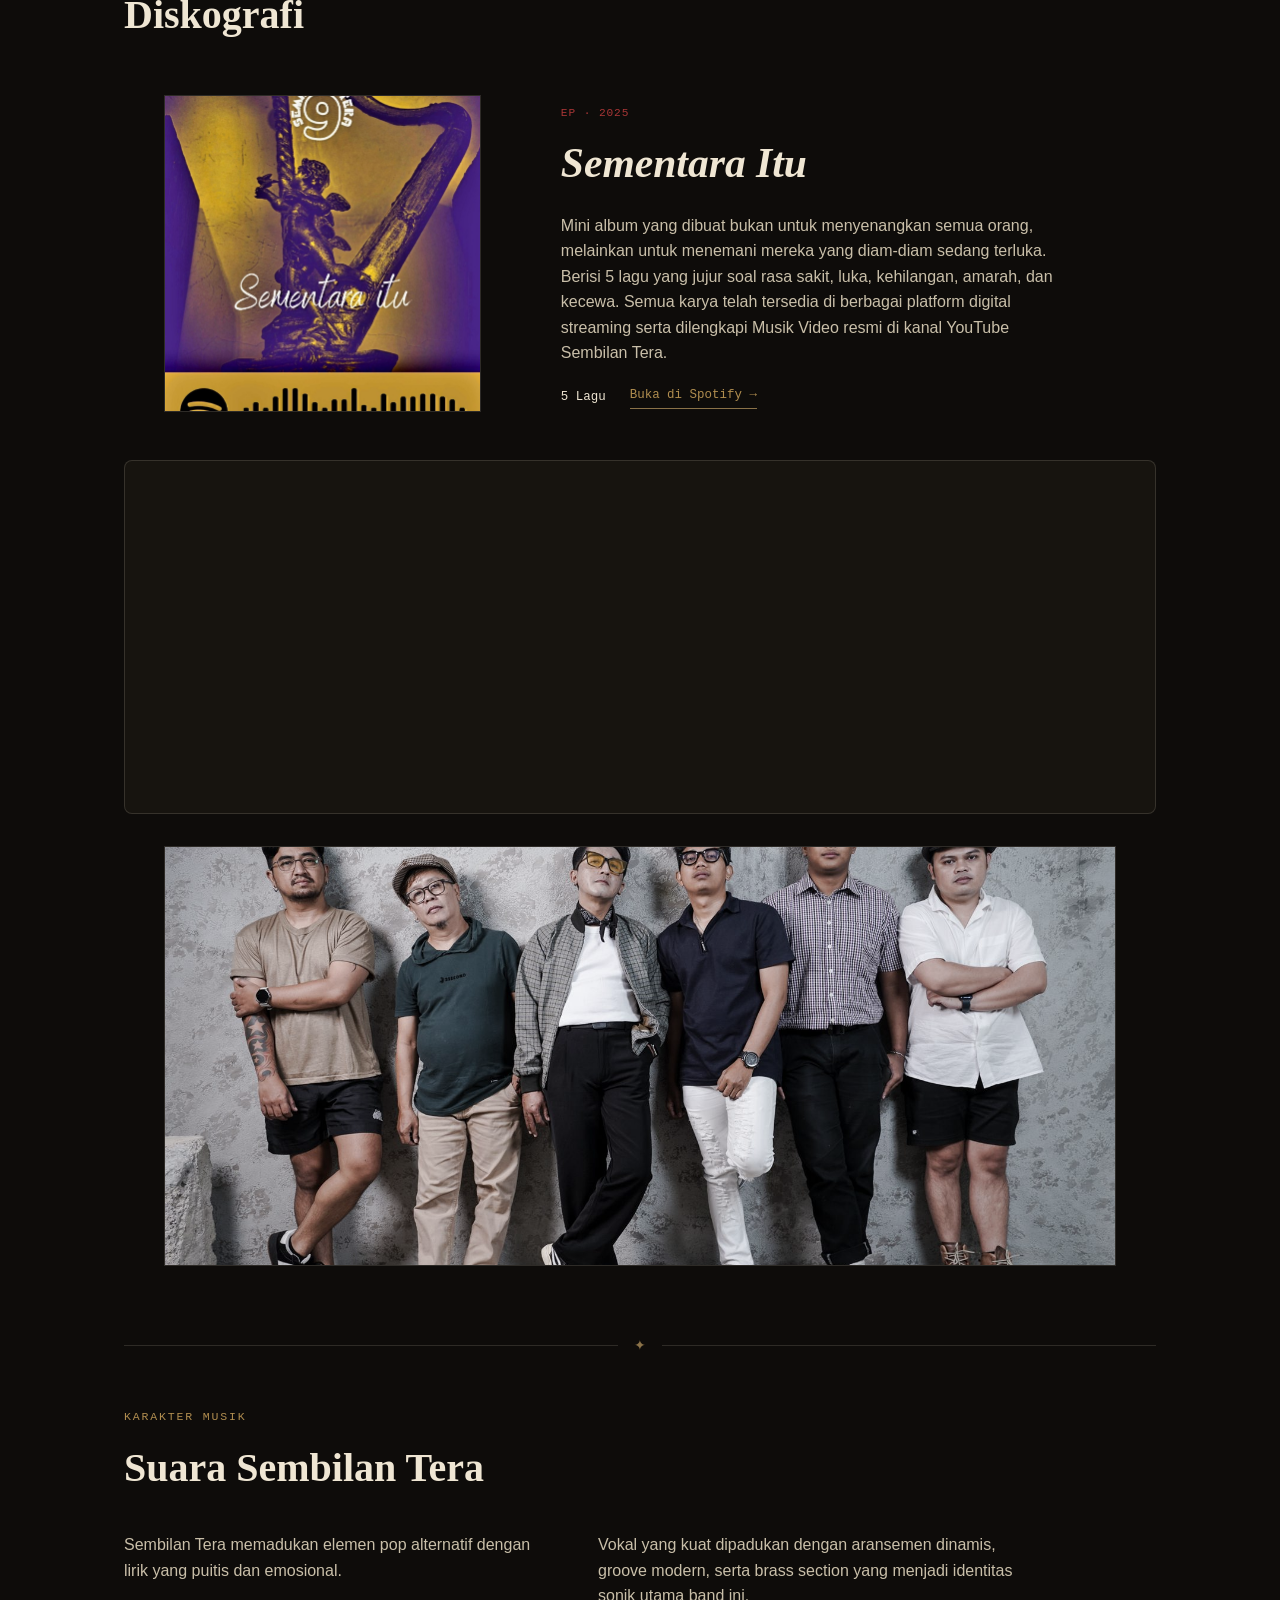
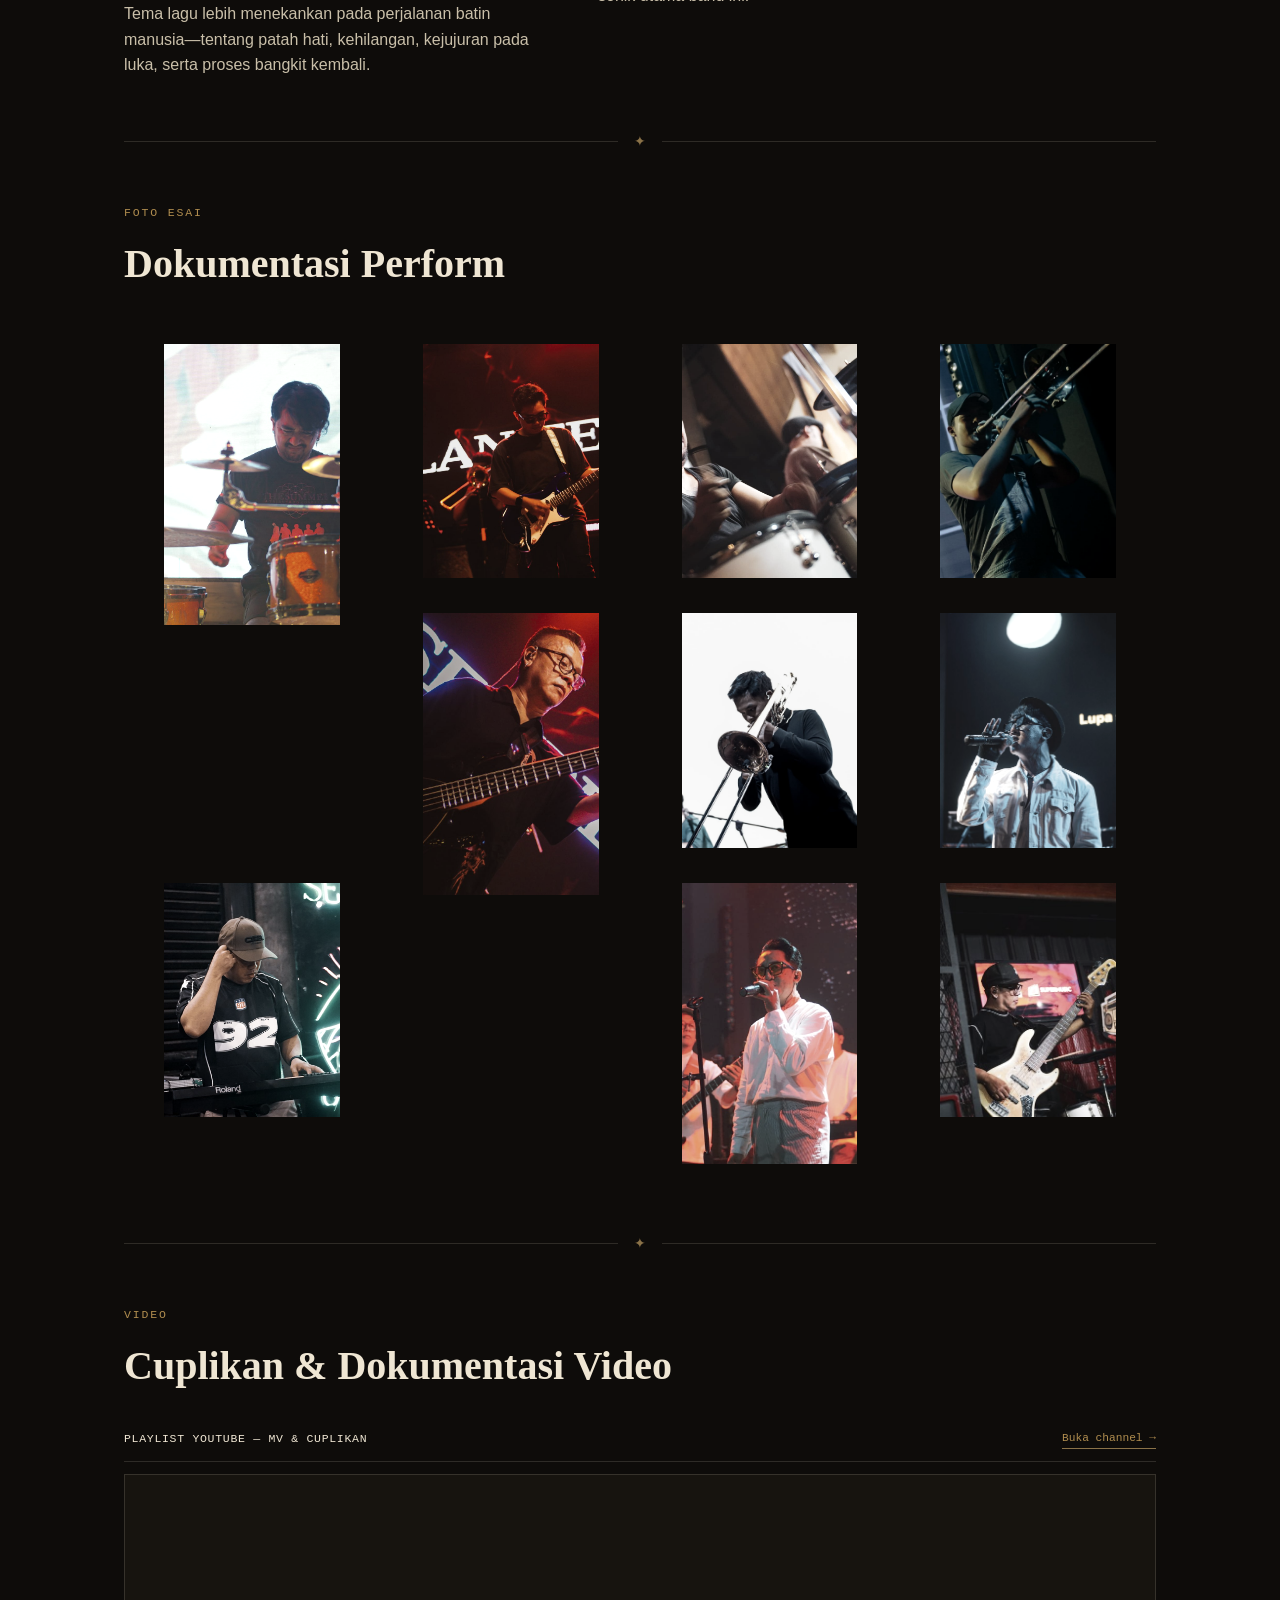
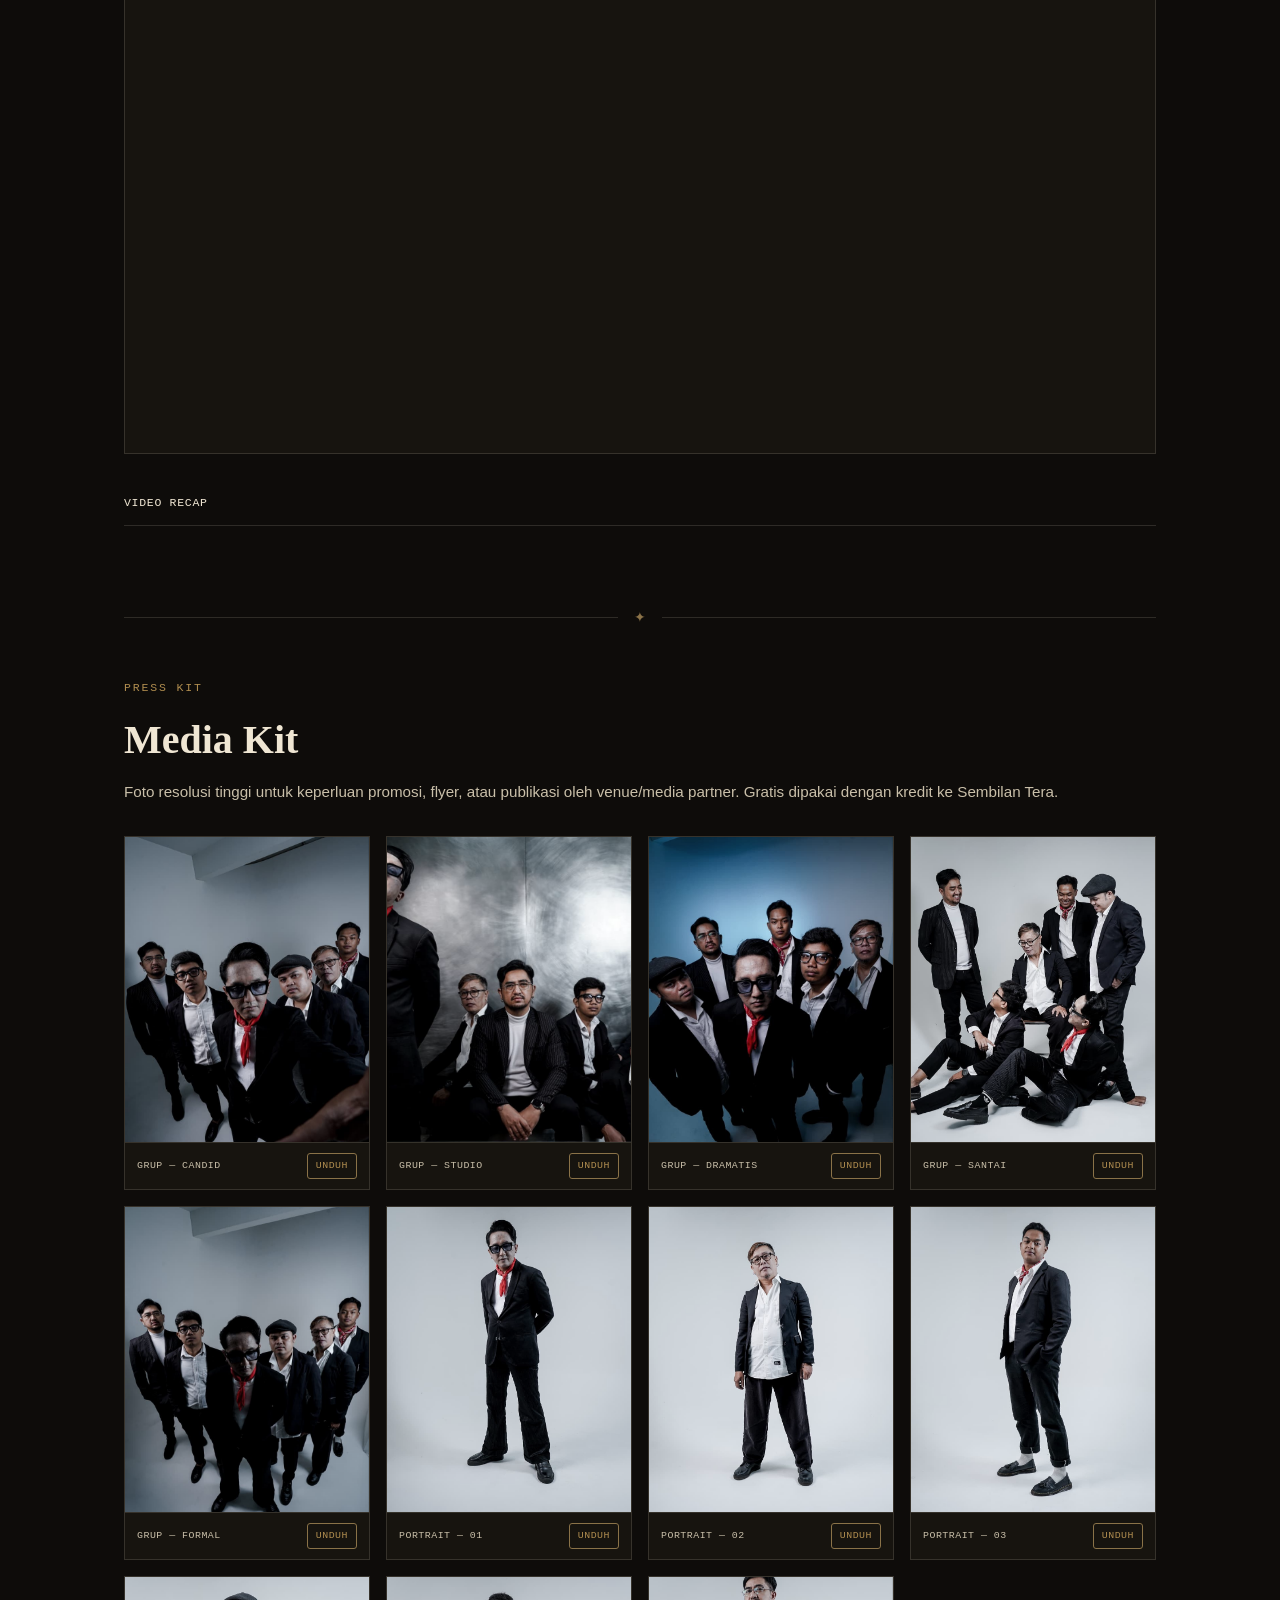
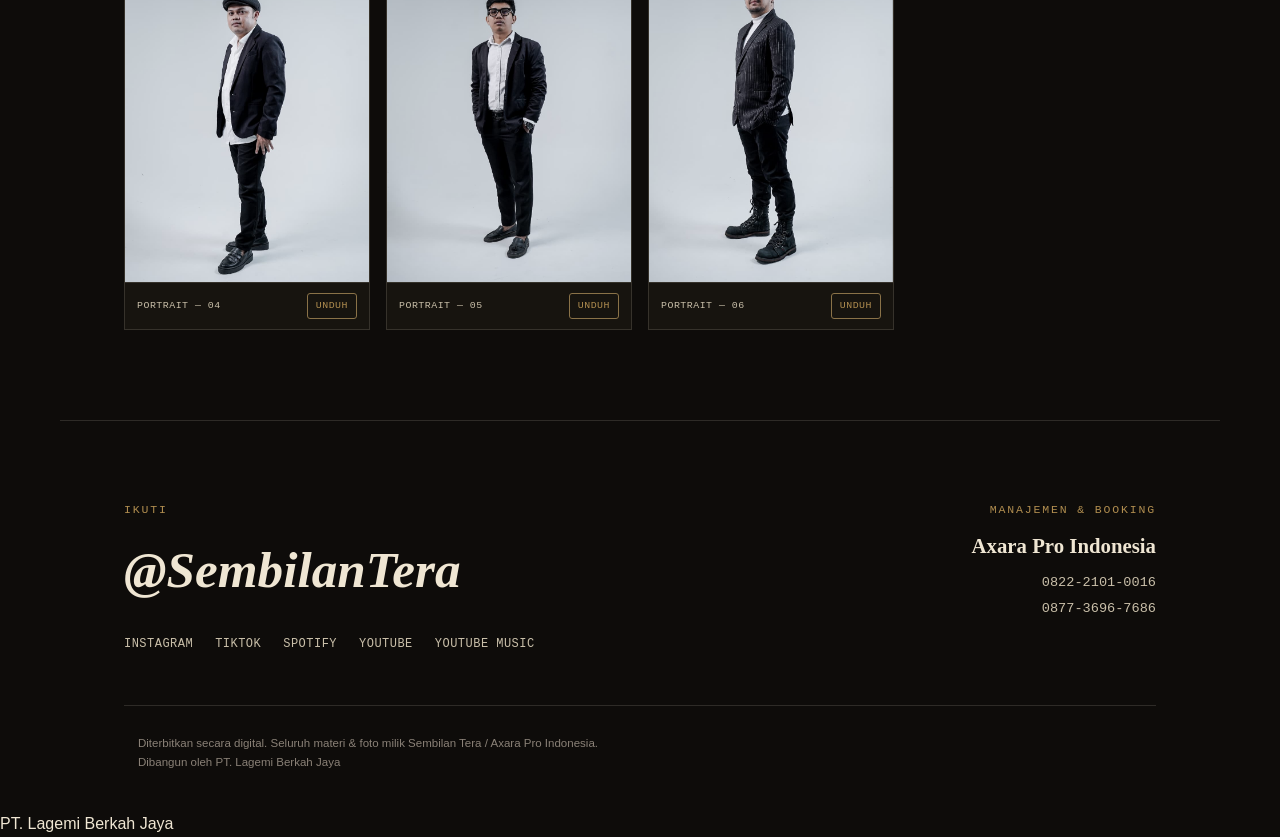
==== commit 4dc8207c: "Update index.html" ====
--- a/index.html
+++ b/index.html
@@ -16,6 +16,7 @@
 <div class="spotlight"></div>
 <div class="grain"></div>
 <div class="vignette"></div>
+<div class="frame"></div>
 
 <!-- MASTHEAD -->
 <header class="masthead">
@@ -191,9 +192,11 @@
         <path d="M50 8 L54 20 L67 20 L57 28 L61 40 L50 32 L39 40 L43 28 L33 20 L46 20 Z" />
       </svg>
     </div>
-    <p>Diterbitkan secara digital. Seluruh materi &amp; foto milik Sembilan Tera / Axara Pro Indonesia.</p>
+    <p>Diterbitkan secara digital. Seluruh materi &amp; foto milik Sembilan Tera / Axara Pro Indonesia.<br><span class="dev-credit">Dibangun oleh PT. Lagemi Berkah Jaya</span></p>
   </div>
 </footer>
+
+<div class="dev-watermark">PT. Lagemi Berkah Jaya</div>
 
 <script src="script.js"></script>
 <script async src="https://www.instagram.com/embed.js"></script>
--- a/styles.css
+++ b/styles.css
@@ -31,10 +31,11 @@
   margin: 0;
   background-color: var(--ink);
   background-image:
-    radial-gradient(ellipse 900px 600px at 15% -5%, rgba(176, 141, 79, 0.13), transparent 60%),
-    radial-gradient(ellipse 800px 700px at 105% 25%, rgba(122, 32, 32, 0.14), transparent 60%),
-    radial-gradient(ellipse 1000px 800px at -5% 85%, rgba(176, 141, 79, 0.08), transparent 60%),
-    radial-gradient(ellipse 700px 600px at 100% 100%, rgba(122, 32, 32, 0.09), transparent 60%);
+    radial-gradient(ellipse 900px 650px at 12% -8%, rgba(176, 141, 79, 0.24), transparent 62%),
+    radial-gradient(ellipse 850px 750px at 108% 20%, rgba(122, 32, 32, 0.26), transparent 62%),
+    radial-gradient(ellipse 1000px 800px at -8% 82%, rgba(176, 141, 79, 0.16), transparent 62%),
+    radial-gradient(ellipse 750px 650px at 100% 100%, rgba(122, 32, 32, 0.18), transparent 62%),
+    radial-gradient(ellipse 600px 500px at 50% 45%, rgba(176, 141, 79, 0.05), transparent 70%);
   background-attachment: fixed;
   background-repeat: no-repeat;
   color: var(--paper);
@@ -43,6 +44,44 @@
   line-height: 1.6;
   -webkit-font-smoothing: antialiased;
   overflow-x: hidden;
+}
+
+/* textured concrete/paper canvas, echoing the band's own press-kit texture */
+.texture {
+  position: fixed;
+  inset: -5%;
+  width: 110%;
+  height: 110%;
+  pointer-events: none;
+  z-index: 1;
+  background-image: url("assets/img/grunge-texture.jpg");
+  background-size: 900px 900px;
+  background-repeat: repeat;
+  opacity: 0.16;
+  mix-blend-mode: overlay;
+  animation: texture-drift 50s linear infinite;
+}
+@keyframes texture-drift {
+  from { transform: translate(0, 0); }
+  to { transform: translate(-120px, -90px); }
+}
+
+/* slow breathing spotlight, like stage lighting shifting during a set */
+.spotlight {
+  position: fixed;
+  inset: 0;
+  pointer-events: none;
+  z-index: 2;
+  background: radial-gradient(ellipse 55% 45% at 50% 15%, rgba(176, 141, 79, 0.10), transparent 65%);
+  animation: spotlight-breathe 14s ease-in-out infinite alternate;
+}
+@keyframes spotlight-breathe {
+  from { opacity: 0.6; transform: scale(1); }
+  to { opacity: 1; transform: scale(1.08); }
+}
+
+@media (prefers-reduced-motion: reduce) {
+  .texture, .spotlight { animation: none !important; }
 }
 
 img { max-width: 100%; display: block; }
